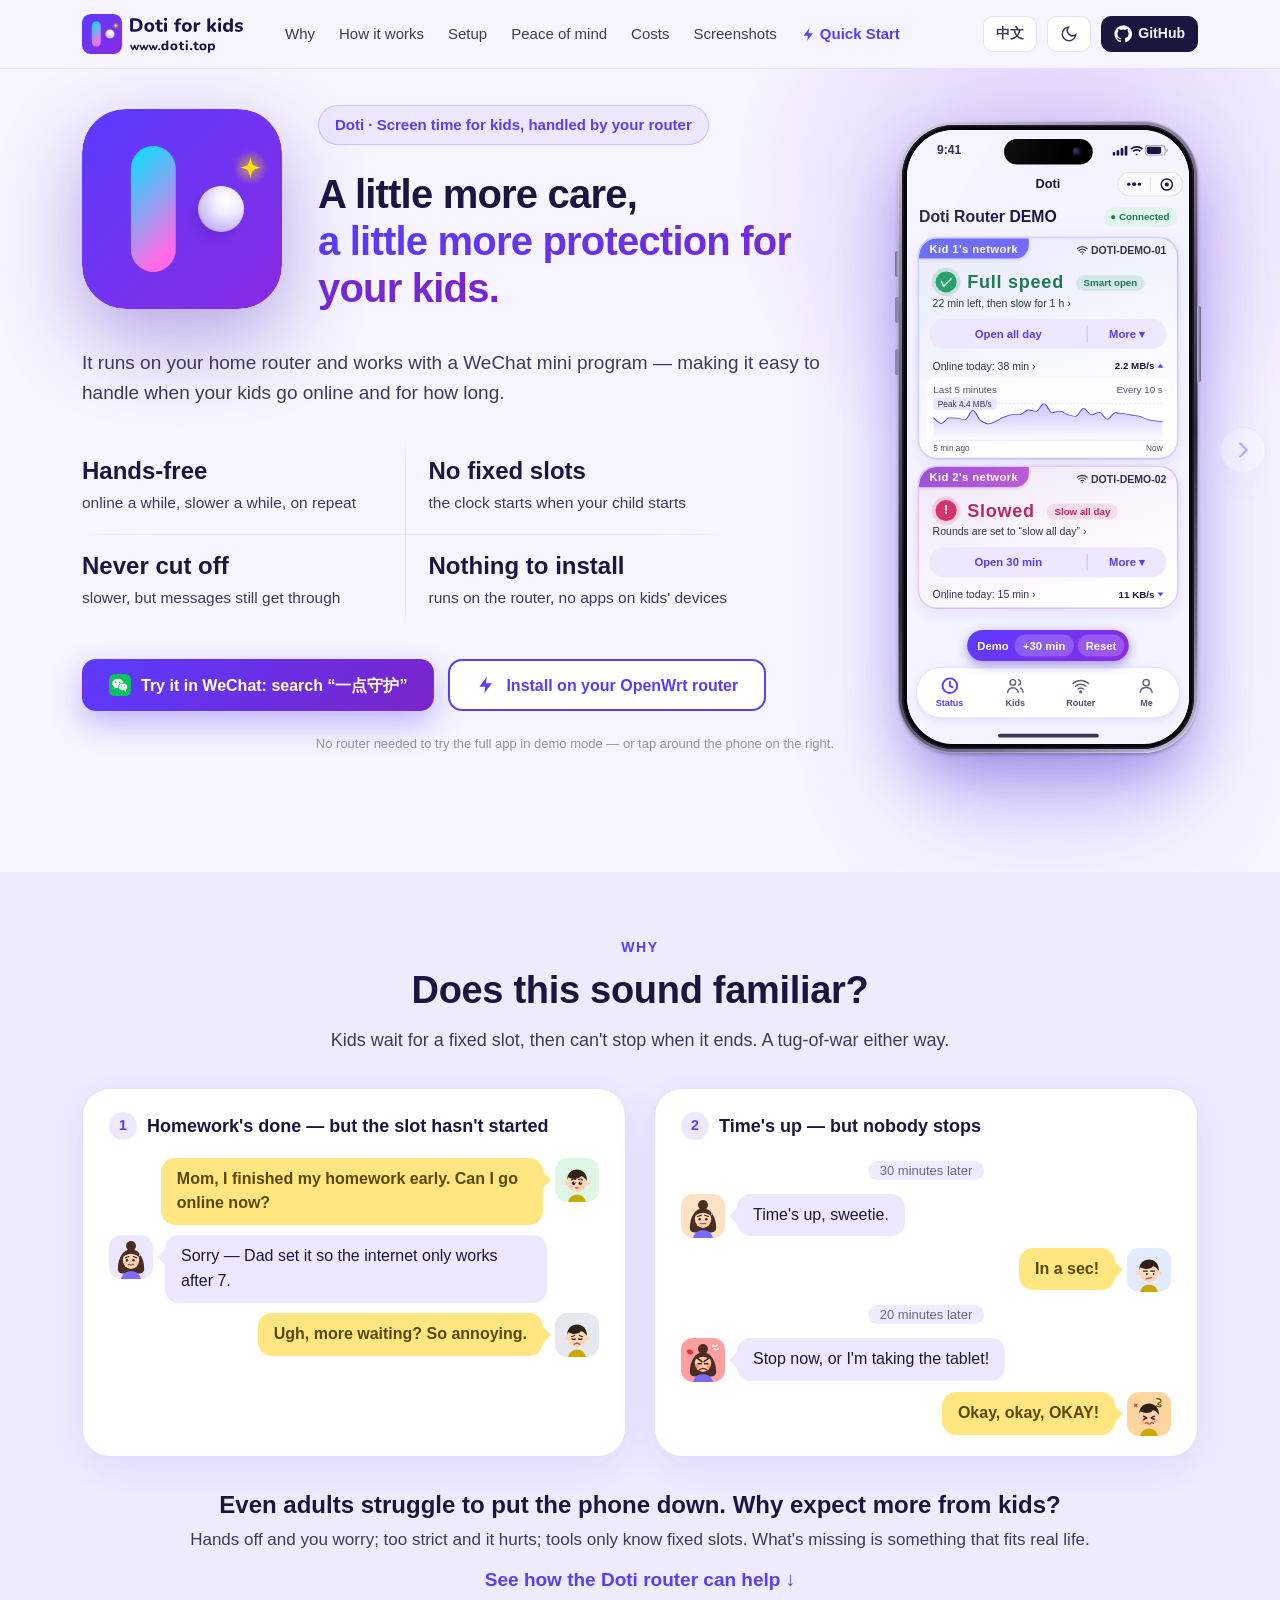
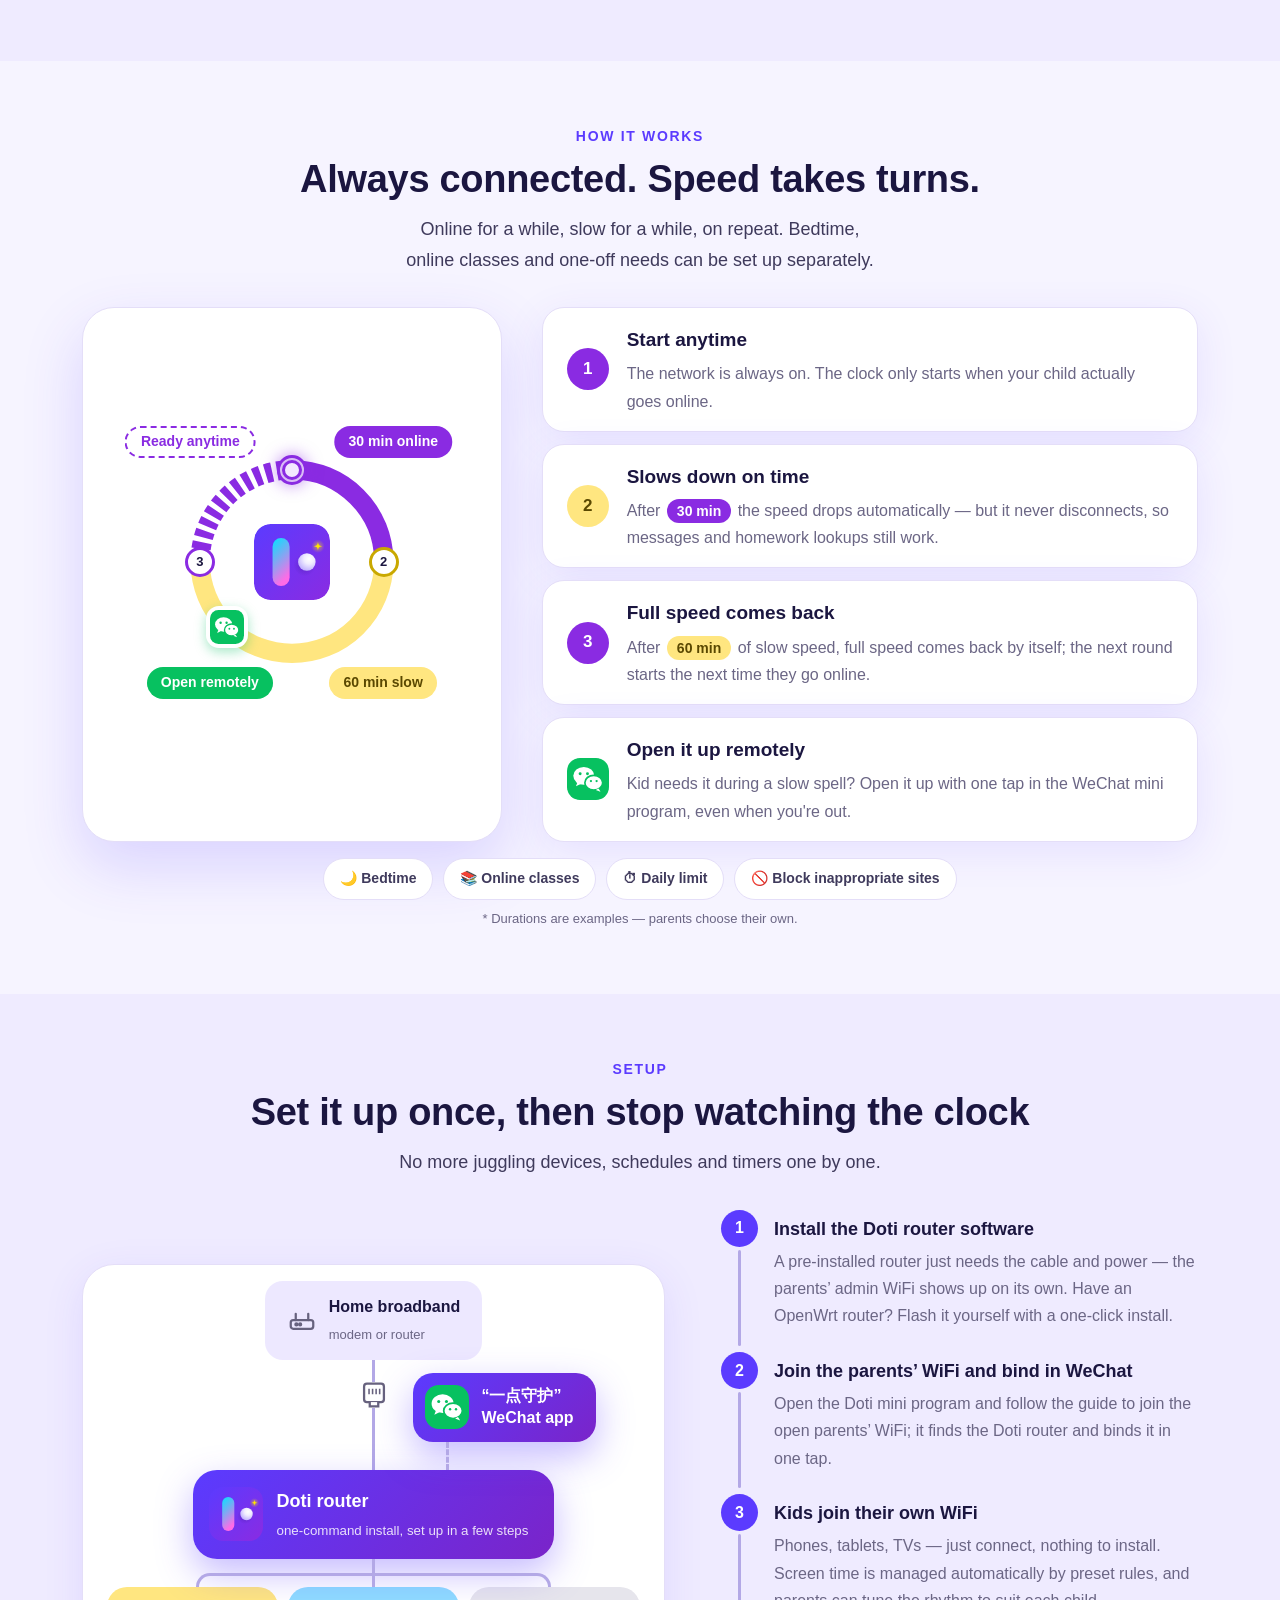
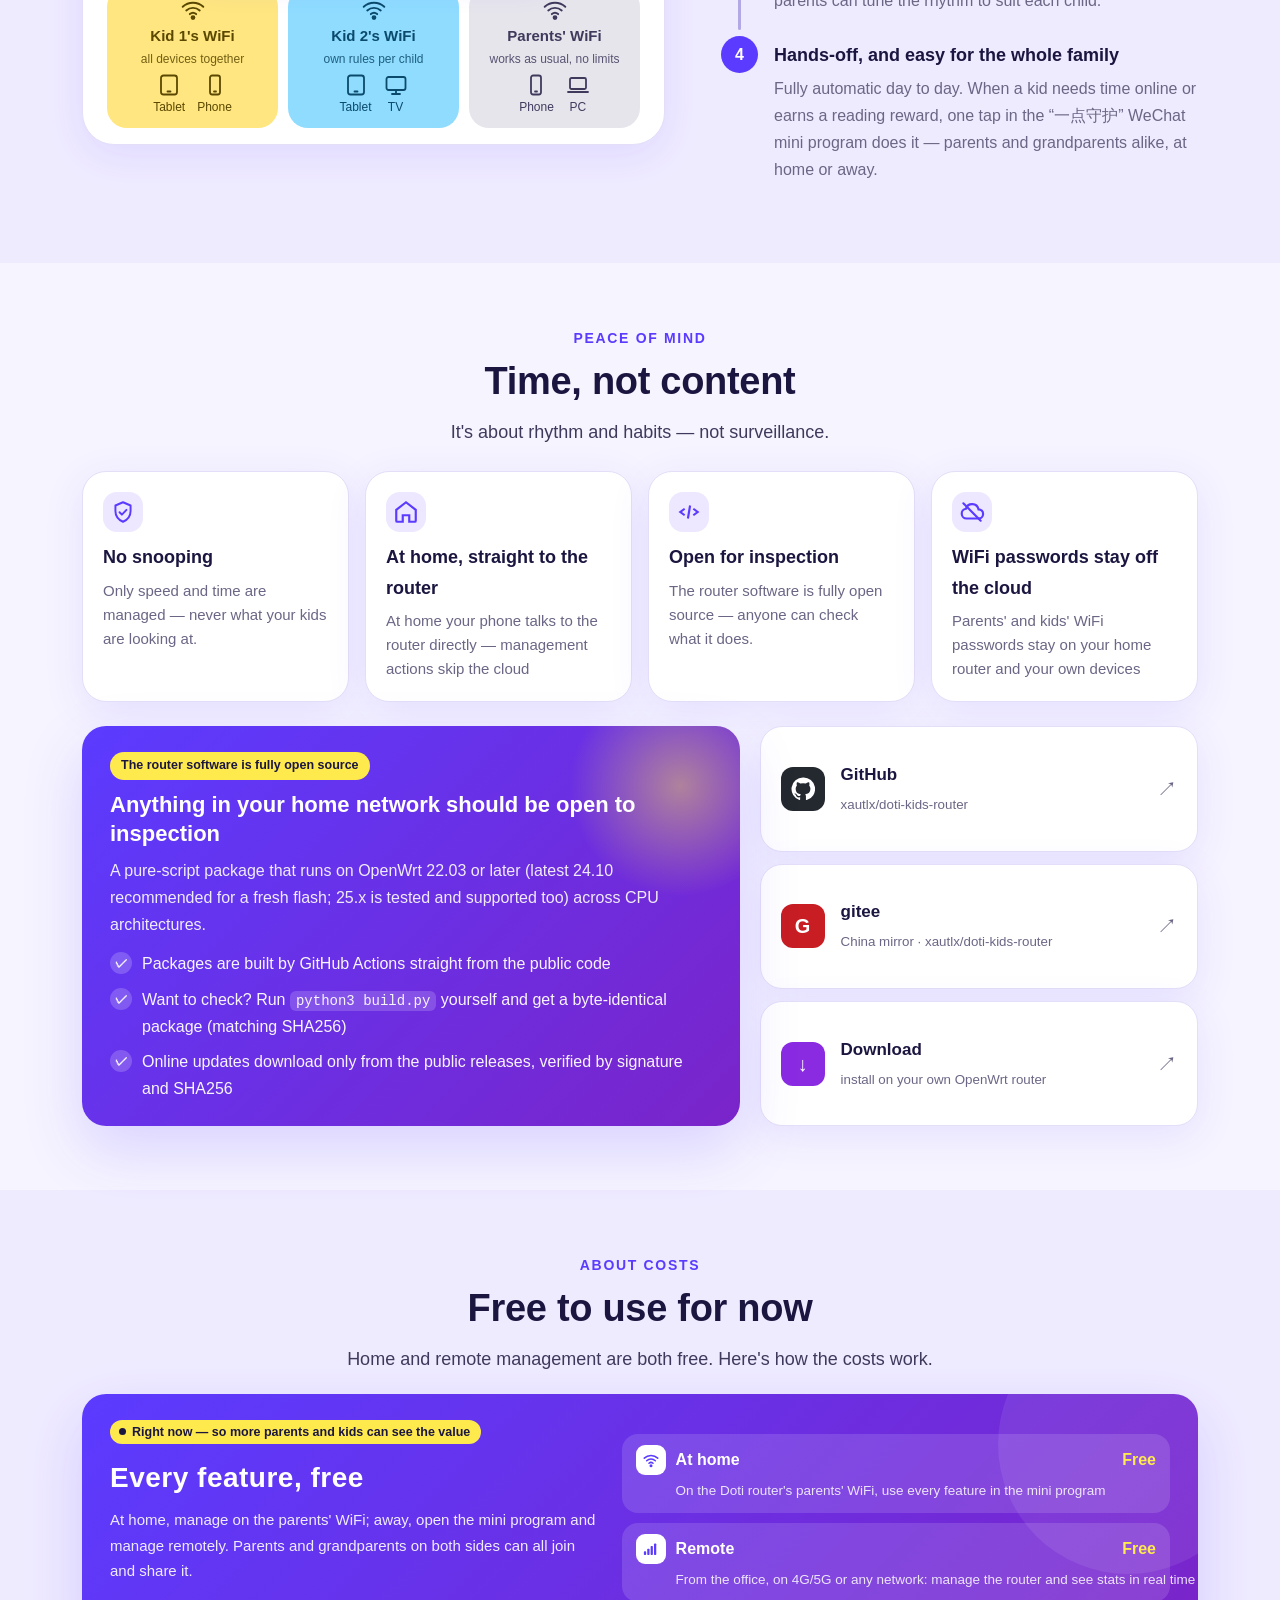
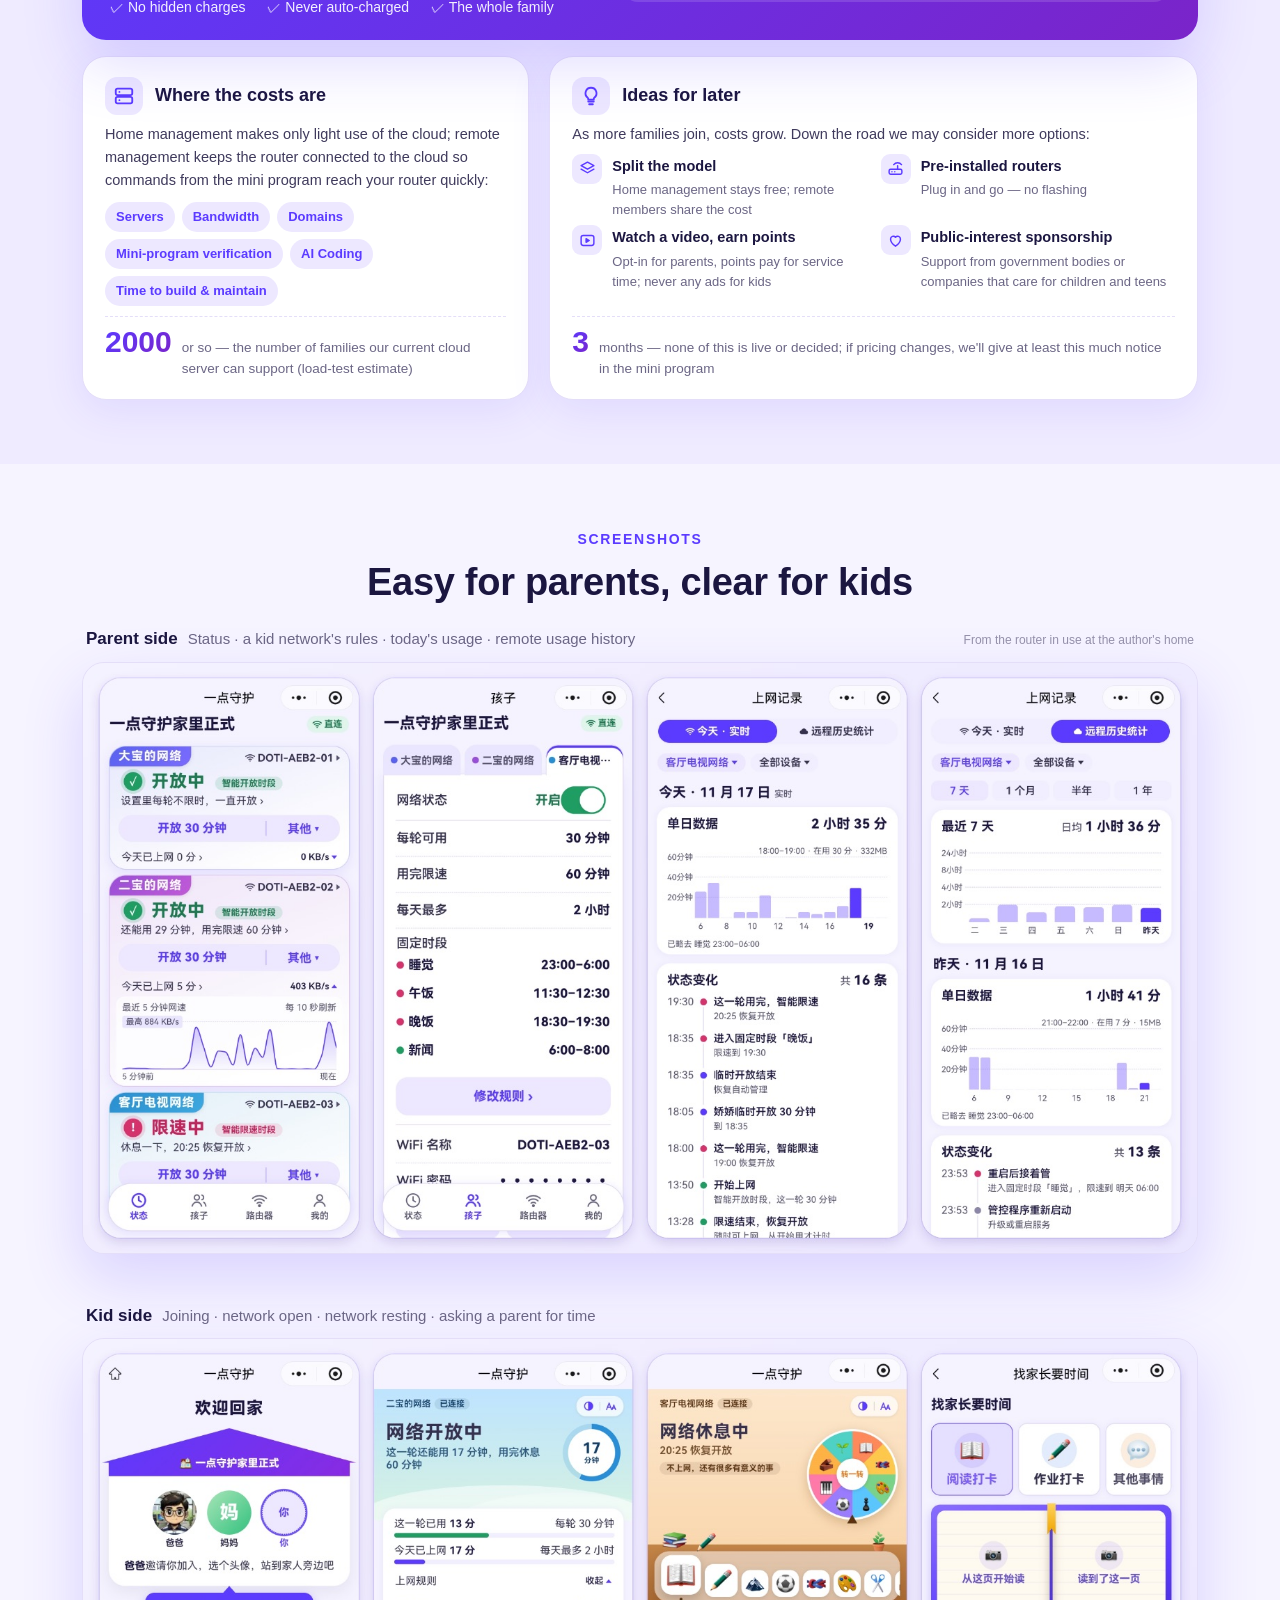
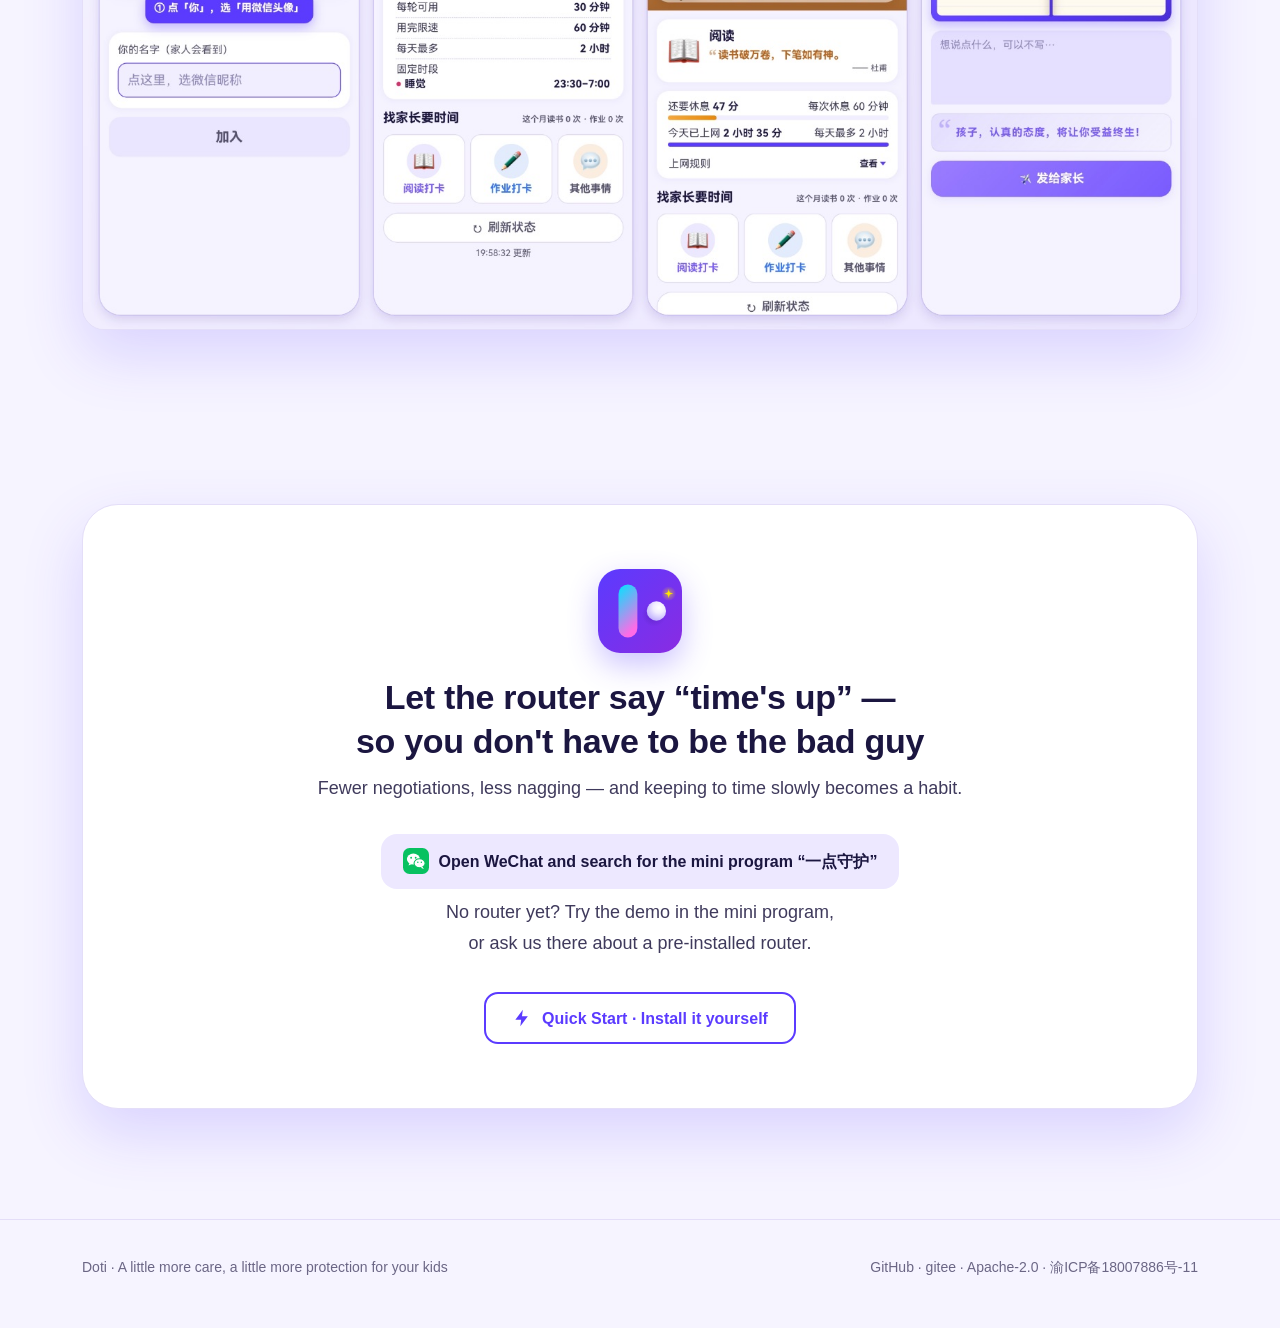
==== doti-kids-router/index.html @ e50b2e54 "更新项目主页" ====
<!doctype html>
<html lang="zh-CN" data-lang="zh">
<head>
<meta charset="utf-8">
<meta name="viewport" content="width=device-width, initial-scale=1">
<title>一点守护 · 孩子上网时间管理 | 到点只限速不断网的家长控制路由器</title>
<meta name="description" content="一点守护（Doti）是装在家里路由器上的孩子上网时间管理：孩子网络用一会儿、慢一会儿自动轮换，到点只限速不断网，家长在微信小程序里管理，孩子设备上什么都不用装。路由器程序开源，支持 OpenWrt 路由器。">
<meta name="keywords" content="一点守护,孩子上网时间管理,儿童上网管理,家长控制,家长控制路由器,限制孩子上网时间,防沉迷,屏幕时间,网络限速,孩子WiFi,OpenWrt,开源路由器,微信小程序,Doti,parental control,screen time,kids WiFi,router">
<meta name="author" content="一点守护">
<meta name="robots" content="index,follow">
<meta name="theme-color" content="#5b3bff">
<link rel="canonical" href="https://doti.top/">
<link rel="alternate" hreflang="zh-CN" href="https://doti.top/">
<link rel="alternate" hreflang="en" href="https://doti.top/?lang=en">
<link rel="alternate" hreflang="x-default" href="https://doti.top/">
<meta property="og:type" content="website">
<meta property="og:site_name" content="一点守护 Doti">
<meta property="og:title" content="一点守护 · 孩子上网时间管理">
<meta property="og:description" content="到点只限速不断网，家长不用催，孩子不嫌烦。路由器程序开源。">
<meta property="og:url" content="https://doti.top/">
<meta property="og:image" content="https://doti.top/assets/og.jpg">
<meta property="og:image:width" content="1200">
<meta property="og:image:height" content="630">
<meta property="og:locale" content="zh_CN">
<meta property="og:locale:alternate" content="en_US">
<meta name="twitter:card" content="summary_large_image">
<meta name="twitter:title" content="Doti · Screen time for kids, handled by your router">
<meta name="twitter:description" content="When time is up, the internet slows down instead of cutting off. Open-source router software for OpenWrt, managed from WeChat.">
<meta name="twitter:image" content="https://doti.top/assets/og.jpg">
<link rel="icon" href="assets/logo.svg" type="image/svg+xml">
<link rel="apple-touch-icon" href="assets/apple-touch-icon.png">
<script type="application/ld+json">
{
  "@context": "https://schema.org",
  "@type": "SoftwareApplication",
  "name": "一点守护",
  "alternateName": ["Doti", "一点守护·孩子上网时间管理"],
  "description": "装在家里路由器上的孩子上网时间管理：到点只限速不断网，家长在微信小程序里管理，孩子设备上什么都不用装。",
  "applicationCategory": "UtilitiesApplication",
  "operatingSystem": "OpenWrt 22.03+",
  "url": "https://doti.top/",
  "image": "https://doti.top/assets/og.jpg",
  "license": "https://www.gnu.org/licenses/gpl-3.0.html",
  "isAccessibleForFree": true,
  "offers": { "@type": "Offer", "price": "0", "priceCurrency": "CNY" },
  "sameAs": ["https://github.com/xautlx/doti-kids-router", "https://gitee.com/xautlx/doti-kids-router"]
}
</script>
<style>
:root{
  --bg:#f6f4ff;--bg2:#efebff;--card:#fff;--line:#e4def8;
  --t1:#1b1640;--t2:#3f3a5c;--t3:#6b6685;
  --brand:#5b3bff;--brand2:#8a2be2;--brand-soft:#ede8ff;
  --hero:linear-gradient(135deg,#5b3bff 0%,#7a24c9 100%);
  --lit:#8a2be2;--low:#ffe680;--on-low:#5a4800;--spark:#ffea4d;
  --k2:#8fdcff;--on-k2:#0b4a6b;--pw:#e6e5ec;
  --shadow:0 10px 40px rgba(91,59,255,.10);--shadow-lg:0 24px 60px rgba(91,59,255,.18);
  --wire:#b3a8e6;
}
@media (prefers-color-scheme:dark){:root:not([data-theme="light"]){
  --bg:#0f0c1f;--bg2:#151129;--card:#1c1836;--line:#2e2852;
  --t1:#ece9ff;--t2:#cbc5ea;--t3:#9f98c2;
  --brand:#8f7bff;--brand2:#a855f7;--brand-soft:rgba(106,76,255,.2);
  --k2:#8fdcff;--on-k2:#0b4a6b;--pw:#2a2645;
  --shadow:0 10px 40px rgba(0,0,0,.35);--shadow-lg:0 24px 60px rgba(0,0,0,.5);
  --wire:#4c4380;
}}
:root[data-theme="dark"]{
  --bg:#0f0c1f;--bg2:#151129;--card:#1c1836;--line:#2e2852;
  --t1:#ece9ff;--t2:#cbc5ea;--t3:#9f98c2;
  --brand:#8f7bff;--brand2:#a855f7;--brand-soft:rgba(106,76,255,.2);
  --k2:#8fdcff;--on-k2:#0b4a6b;--pw:#2a2645;
  --shadow:0 10px 40px rgba(0,0,0,.35);--shadow-lg:0 24px 60px rgba(0,0,0,.5);
  --wire:#4c4380;
}
*{box-sizing:border-box}
html{scroll-behavior:smooth;scroll-padding-top:80px}
/* 点菜单跳到各段：抵掉一部分段落上边距，标题不要离顶栏太远（用户 11-09） */
section[id]{scroll-margin-top:-50px}
body{margin:0;background:var(--bg);color:var(--t1);font:16px/1.7 -apple-system,BlinkMacSystemFont,"PingFang SC","Hiragino Sans GB","Microsoft YaHei","Segoe UI",Roboto,sans-serif;-webkit-font-smoothing:antialiased}
a{color:inherit;text-decoration:none}
img{display:block}
/* 中英：两种文字都写在页面里，按 html[data-lang] 显示一种 */
html[data-lang="zh"] [lang="en"],html[data-lang="en"] [lang="zh"]{display:none!important}
.wrap{max-width:1180px;margin:0 auto;padding:0 32px}
/* 顶栏 */
.nav{position:sticky;top:0;z-index:20;background:color-mix(in srgb,var(--bg) 82%,transparent);backdrop-filter:saturate(1.4) blur(14px);-webkit-backdrop-filter:saturate(1.4) blur(14px);border-bottom:1px solid var(--line)}
.nav .wrap{display:flex;align-items:center;gap:28px;height:68px}
.brand{display:flex;align-items:center;gap:10px;font-weight:800;font-size:19px}
.brand img{width:34px;height:34px;border-radius:9px}
.brand small{font-weight:600;font-size:13px;color:var(--t3)}
/* 英文版左上角（11-20）：图标 + Doti / www.doti.top 两行，和中文图文标志同样的排法 */
.links a,.tbtn{white-space:nowrap}
@media (max-width:1180px){.links{gap:14px;font-size:14px;margin-left:4px}}
@media (max-width:1100px){html[lang=en] .links a.nav-shots{display:none}}
.brand img.lk{width:auto;height:40px;border-radius:0}
.brand{min-width:163px}   /* 中英文图文 logo 同高，英文较窄：占同样宽度，切换语言时菜单不跳 */
.brand img.lk.d{display:none}
@media (prefers-color-scheme:dark){:root:not([data-theme="light"]) .brand img.lk.l{display:none}:root:not([data-theme="light"]) .brand img.lk.d{display:block}}
:root[data-theme="dark"] .brand img.lk.l{display:none}:root[data-theme="dark"] .brand img.lk.d{display:block}
.links{display:flex;gap:24px;margin-left:12px;font-size:15px;color:var(--t2)}
.links a:hover{color:var(--brand)}
/* 滚到哪一段，顶栏对应的菜单项文字下面出一条下划线 */
.links a{position:relative}
.links a::after{content:"";position:absolute;left:0;right:0;bottom:-7px;height:3px;border-radius:2px;background:var(--brand);transform:scaleX(0);transition:transform .25s}
.links a.on{color:var(--brand);font-weight:700}
.links a.on::after{transform:scaleX(1)}
.links a.qs{display:inline-flex;align-items:center;gap:4px;color:var(--brand);font-weight:700}
.links a.qs svg{width:15px;height:15px}
.tools{margin-left:auto;display:flex;align-items:center;gap:10px}
.tbtn{height:36px;min-width:36px;padding:0 12px;border-radius:10px;border:1px solid var(--line);background:var(--card);color:var(--t2);font:inherit;font-size:14px;font-weight:600;cursor:pointer;display:inline-flex;align-items:center;justify-content:center;gap:6px}
.tbtn:hover{border-color:var(--brand);color:var(--brand)}
.tbtn svg{width:18px;height:18px}
.gh{background:var(--t1);color:var(--bg);border-color:var(--t1)}
.gh:hover{color:var(--bg);opacity:.9}
/* 首屏 */
.hero{position:relative;overflow:hidden;padding:72px 0 84px}
.hero::before{content:"";position:absolute;inset:-30% -10% auto auto;width:720px;height:720px;border-radius:50%;background:radial-gradient(circle,rgba(138,43,226,.22),rgba(138,43,226,0) 62%);pointer-events:none}
.hero .wrap{position:relative}
.htop{display:grid;grid-template-columns:auto 1fr;gap:56px;align-items:center}
.tag{display:inline-block;padding:6px 16px;border-radius:999px;background:var(--spark);color:#1b1640;font-weight:700;font-size:15px}
h1{margin:22px 0 18px;font-size:54px;line-height:1.22;letter-spacing:-.5px;font-weight:850}
h1 em{font-style:normal;background:var(--hero);-webkit-background-clip:text;background-clip:text;color:transparent}
.lead{font-size:20px;color:var(--t2);margin:0}
.hrow{display:flex;align-items:center;justify-content:space-between;gap:32px;margin-top:40px}
.hrow .lead{flex:1}
.hrow .ctas{margin:0;flex:none}
.ctas{display:flex;flex-wrap:wrap;gap:14px;margin-top:34px}
.btn{height:52px;padding:0 26px;border-radius:14px;display:inline-flex;align-items:center;gap:10px;font-weight:700;font-size:16px;border:1px solid transparent;cursor:pointer}
.btn.p{background:var(--hero);color:#fff;box-shadow:0 12px 30px rgba(91,59,255,.35)}
.btn.p:hover{transform:translateY(-1px)}
.btn.g{background:var(--card);border-color:var(--line);color:var(--t1)}
.btn.g:hover{border-color:var(--brand);color:var(--brand)}
.btn.qs{background:var(--card);border:2px solid var(--brand);color:var(--brand)}
.btn.qs:hover{background:var(--brand-soft)}
.btn.qs svg{width:20px;height:20px}
.btn img{width:22px;height:22px}
.facts{display:grid;grid-template-columns:repeat(2,1fr);gap:22px 40px;margin-top:44px;padding-top:30px;border-top:1px solid var(--line);color:var(--t3);font-size:14px}
.facts b{display:block;font-size:22px;color:var(--t1)}
/* 时段时钟（和小程序介绍页同一个圆环、同一节奏：一圈 28 秒） */
.clockcard{background:var(--card);border-radius:32px;box-shadow:var(--shadow-lg);padding:30px 30px 26px;border:1px solid var(--line)}
.clock{position:relative;width:100%;max-width:420px;aspect-ratio:1;margin:0 auto}
.ring{position:absolute;inset:0;width:100%;height:100%}
.no{position:absolute;z-index:1;width:30px;height:30px;margin:-15px 0 0 -15px;border-radius:50%;border:3px solid var(--lit);background:var(--card);display:flex;align-items:center;justify-content:center;font-size:13px;font-weight:800}
.no.lo{border-color:#c9a800}
.n1{left:50%;top:21.67%}.n2{left:81.67%;top:53.33%}.n3{left:18.33%;top:53.33%}
.spin{position:absolute;z-index:2;inset:0;transform-origin:50% 53.333%;animation:spin 28s linear infinite}
.fly{position:absolute;left:50%;top:21.67%;width:20px;height:20px;margin:-10px 0 0 -10px;border-radius:50%;background:#f3e8ff;border:3px solid var(--lit);box-shadow:0 0 16px 5px rgba(138,43,226,.55)}
@keyframes spin{to{transform:rotate(360deg)}}
.pill{position:absolute;transform:translate(-50%,-50%);height:32px;padding:0 14px;border-radius:16px;display:flex;align-items:center;font-size:14px;font-weight:700;white-space:nowrap}
.pill.lit{background:var(--lit);color:#fff}.pill.low{background:var(--low);color:var(--on-low)}
.pill.any{border:2px dashed var(--lit);color:var(--lit);background:var(--card)}
.p-any{left:15%;top:12%}.p-surf{left:85%;top:12%}.p-lim{left:auto;right:0;top:95%;transform:translate(0,-50%)}
/* 远程临时开放：微信绿标签在左下，微信图标挂在圆环左下（225°）的位置上（和小程序介绍页一致） */
.pill.rmt{background:#07c160;color:#fff}.p-rmt{left:0;top:95%;transform:translate(0,-50%)}
.cwx{position:absolute;z-index:3;left:27.6%;top:75.7%;width:42px;height:42px;margin:-21px 0 0 -21px;padding:4px;border-radius:13px;background:var(--card);box-shadow:0 4px 12px rgba(7,193,96,.35)}
.cwx img{display:block;width:100%;height:100%}
.cm{position:absolute;left:37%;top:40.33%;width:26%;height:26%;border-radius:22%}
.state{position:relative;height:30px;margin-top:14px}
.state div{position:absolute;inset:0;text-align:center;font-weight:700;color:var(--lit);opacity:0}
.state .s2{color:#a88a00}.state .s4{color:#07a85a;animation:s4 28s linear infinite}
.state .s1{animation:s1 28s linear infinite}.state .s2{animation:s2 28s linear infinite}.state .s3{animation:s3 28s linear infinite}
@keyframes s1{0%,25%{opacity:1}25.6%,100%{opacity:0}}
@keyframes s2{0%,24.4%{opacity:0}25%,57%{opacity:1}57.6%,67.4%{opacity:0}68%,75%{opacity:1}75.6%,100%{opacity:0}}
@keyframes s4{0%,57%{opacity:0}57.6%,67.4%{opacity:1}68%,100%{opacity:0}}
@keyframes s3{0%,74.4%{opacity:0}75%,100%{opacity:1}}
/* 区块 */
section{padding:64px 0}
section.alt{background:var(--bg2)}
.kicker{color:var(--brand);font-weight:800;font-size:14px;letter-spacing:.12em;text-transform:uppercase}
h2{margin:6px 0 10px;font-size:38px;line-height:1.3;font-weight:850;letter-spacing:-.3px}
.sub{margin:0;color:var(--t2);font-size:18px;max-width:720px}
/* 折行时各行长短均匀，不留一个词孤零零在第二行（英文版句子长） */
h1,h2,.sub,.lead,.ending p,.ending .key{text-wrap:balance}
.center{text-align:center}.center .sub{margin:0 auto}
/* 痛点：两段对话 */
.chats{display:grid;grid-template-columns:1fr 1fr;gap:28px;margin-top:32px}
.chat{background:var(--card);border-radius:28px;padding:22px 26px 20px;box-shadow:var(--shadow);border:1px solid var(--line);display:flex;flex-direction:column;gap:10px}
.chat h3{margin:0 0 6px;font-size:18px;display:flex;align-items:center;gap:10px}
.chat h3 span{display:inline-flex;width:28px;height:28px;border-radius:50%;background:var(--brand-soft);color:var(--brand);align-items:center;justify-content:center;font-size:14px}
.msg{display:flex;align-items:flex-start;gap:12px}
.msg.kid{justify-content:flex-end}
.av{flex:none;width:44px;height:44px;border-radius:12px}
.bub{position:relative;max-width:78%;padding:9px 16px;border-radius:14px;background:var(--brand-soft);line-height:1.55}
.bub::before{content:"";position:absolute;top:14px;left:-8px;border:8px solid transparent;border-left:0;border-right-color:var(--brand-soft)}
.kid .bub{background:var(--low);color:var(--on-low);font-weight:700}
.kid .bub::before{left:auto;right:-8px;border:8px solid transparent;border-right:0;border-left-color:var(--low)}
.tm{text-align:center;font-size:13px;color:var(--t3);margin:2px 0}
.tm span{padding:2px 12px;border-radius:999px;background:var(--bg2)}
.ending{margin:28px auto 0;text-align:center}
/* 「安心」段里接着讲开源：和上面的卡片拉开距离 */
.osshead{margin-top:64px;scroll-margin-top:96px}
.ending>p,.ending>.key{max-width:960px;margin-left:auto;margin-right:auto}
.ending p{margin:0 auto;color:var(--t2);font-size:17px}
.ending .key{margin-top:18px;font-size:24px;font-weight:850;color:var(--t1)}
/* 痛点三张卡：把上面两幕提炼成「不管 / 强管 / 难管」 */
.pains{display:grid;grid-template-columns:repeat(3,1fr);gap:20px;margin:32px auto 8px;text-align:left}
.pain{background:var(--card);border:1px solid var(--line);border-radius:20px;padding:22px 24px;box-shadow:var(--shadow);position:relative;overflow:hidden}
.pain::before{content:"";position:absolute;left:0;top:0;bottom:0;width:5px;background:var(--pc)}
.pain.p1{--pc:#f0a020}.pain.p2{--pc:#d6336c}.pain.p3{--pc:var(--brand)}
.pain b{display:block;font-size:24px;font-weight:850;color:var(--pc)}
.pain em{display:block;font-style:normal;font-weight:700;color:var(--t1);margin-top:2px}
.ending .pain p{margin:10px 0 0;color:var(--t2);font-size:15px;line-height:1.7;text-wrap:pretty}
@media (max-width:760px){.pains{grid-template-columns:1fr}}
/* 承上启下：和小程序介绍页一样，接到「怎么工作」 */
.ending .go{display:inline-block;margin-top:10px;font-size:19px;font-weight:700;color:var(--brand)}
.ending .go:hover{text-decoration:underline;text-underline-offset:4px}
/* 怎么工作 */
.how{display:grid;grid-template-columns:.78fr 1.22fr;gap:40px;align-items:stretch;margin-top:32px}
.how .clockcard{display:flex;flex-direction:column;justify-content:center;padding:18px 24px}
.steps{height:100%;display:flex;flex-direction:column;gap:12px}
.how .step{flex:1;align-items:center}
.how .clock{max-width:290px}
.step{display:flex;gap:18px;padding:16px 24px;border-radius:22px;background:var(--card);border:1px solid var(--line);box-shadow:var(--shadow)}
.sn{flex:none;width:42px;height:42px;border-radius:50%;display:flex;align-items:center;justify-content:center;font-weight:850;font-size:17px}
.sn.swx{border-radius:13px;overflow:hidden}.sn.swx img{width:100%;height:100%}.sn.lit{background:var(--lit);color:#fff}.sn.low{background:var(--low);color:var(--on-low)}
.step h4{margin:0 0 4px;font-size:19px}
.step p{margin:0;color:var(--t3)}
.tg{display:inline-block;padding:0 10px;border-radius:999px;font-size:14px;font-weight:700;line-height:24px;margin:0 2px}
.tg.lit{background:var(--lit);color:#fff}.tg.low{background:var(--low);color:var(--on-low)}
.note{margin-top:8px;font-size:13px;color:var(--t3);text-align:center}
.extra{display:flex;flex-wrap:wrap;gap:10px;margin-top:16px;justify-content:center}
.chip{padding:8px 16px;border-radius:999px;background:var(--card);border:1px solid var(--line);font-size:14px;font-weight:600;color:var(--t2)}
/* 示意图：宽带 → 路由器 → 三个 WiFi */
.topo{margin-top:32px;display:grid;grid-template-columns:1.1fr .9fr;gap:56px;align-items:center}
.diagram{background:var(--card);border-radius:32px;padding:16px 24px;border:1px solid var(--line);box-shadow:var(--shadow);display:flex;flex-direction:column;align-items:center}
.node{display:flex;align-items:center;gap:12px;padding:12px 22px;border-radius:18px;background:var(--brand-soft)}
.node img{width:30px;height:30px}
.node b{font-size:16px}.node small{color:var(--t3);font-size:13px}
.vl{width:3px;height:22px;background:var(--wire)}
.rj{width:34px;height:26px}
.gear{position:relative;display:flex;align-items:center;gap:14px;padding:16px 26px 16px 16px;border-radius:24px;background:var(--hero);color:#fff;box-shadow:0 14px 36px rgba(91,59,255,.35)}
.gear img{width:54px;height:54px;border-radius:14px}
.gear b{display:block;font-size:18px}.gear small{opacity:.85}
.wx{position:absolute;z-index:2;left:calc(50% + 40px);bottom:calc(100% + 28px);display:flex;align-items:center;gap:12px;padding:12px 22px 12px 12px;border-radius:20px;background:var(--hero);color:#fff;font-size:16px;font-weight:700;line-height:1.4;white-space:nowrap;box-shadow:0 14px 36px rgba(91,59,255,.35)}
.wx img{width:44px;height:44px}
.wx::before{content:"";position:absolute;left:33px;top:100%;height:28px;border-left:3px dashed var(--wire)}
.vl.long{height:62px}
.fan{position:relative;width:100%;height:28px}
.fan i{position:absolute;background:var(--wire)}
.fan .a{left:50%;top:0;width:3px;height:14px;margin-left:-1.5px}
.fan .b{left:16.66%;right:16.66%;top:14px;height:14px;border:3px solid var(--wire);border-bottom:0;border-radius:14px 14px 0 0;background:none}
.fan .c{left:50%;top:14px;width:3px;height:14px;margin-left:-1.5px}
.kids{width:100%;display:grid;grid-template-columns:repeat(3,1fr);gap:10px}
.kidn{padding:10px 8px 10px;border-radius:20px;text-align:center;display:flex;flex-direction:column;align-items:center}
.kidn.k1{background:var(--low);color:var(--on-low)}.kidn.k2{background:var(--k2);color:var(--on-k2)}.kidn.p{background:var(--pw);color:var(--t2)}
.kidn .wf{width:26px;height:26px}
.kidn b{font-size:15px}.kidn small{font-size:12px;opacity:.85}
.devs{display:flex;gap:12px;margin-top:4px;font-size:12px}
.devs span{display:flex;flex-direction:column;align-items:center}
.devs i{font-style:normal}
/* 首屏左上：一点 logo（星芒不加呼吸光晕，11-11 用户定） */
.heroart{position:relative;width:240px;height:240px}
.heroart img{width:100%;height:100%;border-radius:22%;box-shadow:0 30px 80px rgba(60,20,180,.35)}
@media (max-width:960px){.heroart{width:160px;height:160px}}
.devs img{width:24px;height:24px}
.tl{display:flex;flex-direction:column;gap:6px}
.tli{position:relative;display:flex;gap:16px;padding-bottom:16px}
.tli::after{content:"";position:absolute;left:17px;top:40px;bottom:0;width:3px;border-radius:2px;background:var(--wire)}
.tli:last-child::after{display:none}
.tln{flex:none;position:relative;z-index:1;width:37px;height:37px;border-radius:50%;background:var(--brand);color:#fff;display:flex;align-items:center;justify-content:center;font-weight:800}
.tli h4{margin:4px 0 4px;font-size:18px}.tli p{margin:0;color:var(--t3)}
/* 安心 */
.cards{display:grid;grid-template-columns:repeat(4,1fr);gap:20px;margin-top:32px}
/* 关于费用（一句话，hld ADR-54）：放在「使用安心」四张卡片下面 */
.feel{margin:6px 0;padding-left:20px}.feel li{margin:2px 0}
.fee{display:flex;gap:14px;align-items:flex-start;max-width:860px;margin:24px auto 0;padding:18px 22px;border-radius:18px;background:var(--card);border:1px solid var(--line);color:var(--t2);font-size:15.5px;line-height:1.7}
.fee b{color:var(--t1)}
.fee .ic{flex:none;font-style:normal;font-size:20px;line-height:1.4}
.card{background:var(--card);border-radius:24px;padding:26px 24px;border:1px solid var(--line);box-shadow:var(--shadow)}
.card .ic{width:46px;height:46px;border-radius:14px;background:var(--brand-soft);display:flex;align-items:center;justify-content:center;margin-bottom:14px}
.card .ic img,.card .ic svg{width:26px;height:26px}
.card h4{margin:0 0 6px;font-size:18px}.card p{margin:0;color:var(--t3);font-size:15px}
/* 开源 */
.oss{margin-top:24px;display:grid;grid-template-columns:1.2fr .8fr;gap:20px;align-items:stretch;scroll-margin-top:96px}
.oss-k{display:inline-flex;font-size:12.5px;font-weight:800;padding:3px 11px;border-radius:999px;background:var(--spark);color:#1b1640;position:relative;z-index:1}
.osscard .oss-s{margin:0 0 4px;font-weight:700;font-size:16px;opacity:.95}
#trust .cards{margin-top:24px;gap:16px}
#trust .card{padding:20px 20px}
#trust .card .ic{width:40px;height:40px;margin-bottom:10px}
#trust .card h4{margin:0 0 6px}
#trust .card p{margin:0;line-height:1.6}
.osscard{border-radius:24px;padding:24px 28px;background:var(--hero);color:#fff;box-shadow:var(--shadow-lg);position:relative;overflow:hidden}
.osscard::after{content:"";position:absolute;right:-60px;top:-60px;width:240px;height:240px;border-radius:50%;background:radial-gradient(circle,rgba(255,234,77,.45),rgba(255,234,77,0) 65%)}
.osscard h3{margin:10px 0 8px;font-size:22px;line-height:1.35;position:relative;z-index:1}
.osscard ul{margin:12px 0 0;padding:0;list-style:none;display:flex;flex-direction:column;gap:8px}
.osscard li{display:flex;gap:10px;align-items:flex-start;opacity:.95}
.osscard li::before{content:"✓";flex:none;width:22px;height:22px;border-radius:50%;background:rgba(255,255,255,.2);display:flex;align-items:center;justify-content:center;font-size:13px;font-weight:800;margin-top:2px}
.repos{display:flex;flex-direction:column;gap:12px}
.repo{flex:1;display:flex;align-items:center;gap:16px;padding:14px 20px;border-radius:22px;background:var(--card);border:1px solid var(--line);box-shadow:var(--shadow)}
.repo:hover{border-color:var(--brand)}
.repo .rl{width:44px;height:44px;border-radius:12px;display:flex;align-items:center;justify-content:center;color:#fff;font-weight:900;font-size:20px}
.repo .rl.gh{background:#24292f}
@media (prefers-color-scheme:dark){:root:not([data-theme="light"]) .repo .rl.gh{background:#e6edf3;color:#1c1836}}
:root[data-theme="dark"] .repo .rl.gh{background:#e6edf3;color:#1c1836}
.repo b{display:block;font-size:17px}.repo small{color:var(--t3)}
.repo .go{margin-left:auto;color:var(--t3);font-size:20px}
code{font:14px/1.5 ui-monospace,SFMono-Regular,Menlo,monospace;padding:2px 6px;border-radius:6px;background:rgba(255,255,255,.18)}
/* 结尾 */
.outro{padding:110px 0}
.outro .box{border-radius:36px;padding:64px 48px;text-align:center;background:var(--card);border:1px solid var(--line);box-shadow:var(--shadow-lg)}
.outro img.m{width:84px;height:84px;margin:0 auto 22px;border-radius:22px;box-shadow:0 12px 30px rgba(91,59,255,.3)}
.outro h2{font-size:34px}
.outro .ctas{justify-content:center}
.search{display:inline-flex;align-items:center;gap:10px;margin-top:30px;padding:14px 22px;border-radius:16px;background:var(--brand-soft);font-weight:700}
.search img{width:26px;height:26px;flex:none}
.nw{display:inline-block}
footer{padding:36px 0 48px;color:var(--t3);font-size:14px;border-top:1px solid var(--line)}
footer .wrap{display:flex;flex-wrap:wrap;gap:16px;justify-content:space-between}
footer a:hover{color:var(--brand)}
/* 首屏右侧手机演示（px ≈ 小程序 rpx × 0.42） */
/* 首屏一屏放下（1440×900 的笔记本也能整体看到）：上下留白收小 */
@media (min-width:1081px){.hero:has(.hgrid){padding:36px 0 104px}}
/* 左栏按内容高度，和右侧手机上下居中对齐 */
.hgrid{display:grid;grid-template-columns:1fr 300px;gap:64px;align-items:center}
.hmain{display:flex;flex-direction:column}
.hgrid .htop{grid-template-columns:auto 1fr;gap:36px}
.hgrid .heroart{width:200px;height:200px}
.hgrid h1{font-size:52px;line-height:1.3;margin:26px 0 0}
.hgrid .lead{font-size:21px;line-height:1.9}
.hgrid .hrow{flex-direction:column;align-items:flex-start;gap:30px;margin-top:36px}
.hgrid .facts{margin-top:26px;padding-top:0;border-top:0;gap:14px 40px;font-size:14px}   /* 11-09 四个卖点替换首屏那段说明，放在按钮上面 */
.hgrid .facts b{font-size:19px;margin-bottom:2px}
.dwrap{position:relative;display:flex;flex-direction:column;align-items:center}
/* 「请微信搜索…完整体验 ›」：在四个卖点下面 */
.dcap{align-self:flex-end;margin-top:22px;font-size:13px;color:var(--t3);opacity:.7}
.dcap:hover{opacity:1}
.dcap:hover{color:var(--brand)}
.dphone{
  width:300px;height:632px;padding:4px;border-radius:56px;position:relative;background:linear-gradient(150deg,#d9d4ea 0%,#8d86a6 18%,#4a4462 45%,#2c283e 60%,#77708f 85%,#c8c2dc 100%);box-shadow:inset 0 0 0 1px rgba(255,255,255,.35),0 2px 3px rgba(20,10,60,.25),0 30px 60px -10px rgba(60,20,180,.35),0 60px 120px -20px rgba(91,59,255,.30)}
.dphone::before,.dphone::after{content:"";position:absolute;width:4px;border-radius:2px;background:linear-gradient(90deg,#6c6688,#b9b3cf)}
.dphone::before{left:-3px;top:130px;height:26px;box-shadow:0 46px 0 0 #8d86a6,0 98px 0 0 #8d86a6}
.dphone::after{right:-3px;top:185px;height:76px;background:linear-gradient(270deg,#6c6688,#b9b3cf)}
.dphone .bz{height:100%;padding:5px;border-radius:52px;background:#07060d;box-shadow:inset 0 0 0 1.5px #1e1b2c}
/* 屏幕里按小程序 375 宽排版（样式是小程序真实的 wxss，assets/demo-ui.css 由 scripts/build-site-demo.py 生成），整体缩放到屏幕大小；--z 由 demo-phone.js 量出来 */
.dphone .scr{position:relative;height:100%;border-radius:47px;overflow:hidden;background:#f5f3ff}
html.dk .dphone .scr{background:#120f24}
.dphone .dui{position:absolute;left:0;top:0;width:375px;height:calc(100% / var(--z,.752));transform:scale(var(--z,.752));transform-origin:0 0;overflow:hidden;line-height:normal;font-size:16px;-webkit-tap-highlight-color:transparent}
.dui [data-a]{cursor:pointer}
.dui img{display:block}
.dui .wxt{white-space:pre-line}
html.dk .dui .thl,html:not(.dk) .dui .thd{display:none!important}
.dui .d-sbar{position:relative;height:50px;display:flex;align-items:center;justify-content:space-between;padding:4px 30px 0 40px;font-size:16px;font-weight:700;color:var(--t1)}
.dui .d-sbar .si{display:flex;align-items:center;gap:6px}.dui .d-sbar .si svg{display:block;fill:currentColor;transform:scale(1.2)}
.dui .island{position:absolute;top:12px;left:50%;width:118px;height:34px;margin-left:-59px;border-radius:18px;background:#000;z-index:6}
.dui .island::after{content:"";position:absolute;right:15px;top:11px;width:12px;height:12px;border-radius:50%;background:radial-gradient(circle at 35% 35%,#3b3f6b,#0b0c18 60%)}
.dui .d-nav{height:44px;display:flex;align-items:center;justify-content:center;font-size:17px;font-weight:600;position:relative;color:var(--t1)}
.dui .d-cap{position:absolute;right:8px;top:6px;width:87px;height:32px;border-radius:16px;border:1px solid rgba(0,0,0,.12);background:rgba(255,255,255,.6);display:flex;align-items:center;color:var(--t1)}
html.dk .dui .d-cap{border-color:rgba(255,255,255,.15);background:rgba(255,255,255,.08)}
.dui .d-cap span{flex:1;display:flex;justify-content:center}.dui .d-cap span+span{border-left:1px solid rgba(127,127,127,.3)}
.dui .d-pg{position:absolute;left:0;right:0;top:94px;bottom:0;overflow-y:auto;overscroll-behavior:contain;scrollbar-width:none}
.dui .d-pg::-webkit-scrollbar{display:none}
.dui .d-home{position:absolute;left:50%;bottom:8px;width:134px;height:5px;margin-left:-67px;border-radius:3px;background:var(--t1);opacity:.85;z-index:60;pointer-events:none}
/* 首屏手机屏幕比真手机矮：间距和网速图收一点，两张卡和演示胶囊不重叠 */
.dphone .dui .m-wrap{padding-top:2px;gap:8px}
.dphone .dui .m-cards{gap:8px}
.dphone .dui .m-tchart{height:50px;margin-top:10px}
.dphone .dui .m-top{margin-top:8px}
.dphone .dui .m-tb-bar{padding-bottom:34px}
.dui .d-fab{position:absolute;left:0;right:0;bottom:110px;display:flex;justify-content:center;z-index:55}
.dui .d-fab .m-fab-mv{position:relative}
/* 演示操作的提示落在胶囊按钮下方（盖在底栏上，几秒后自动消失） */
/* 演示操作的提示：灰色对话气泡，尖角朝上指着胶囊按钮，弹出时从尖角处放大 */
.dphone .dui .m-fab-msg{bottom:auto;top:100%;margin-top:14px;width:290px;padding:12px 16px;border-radius:20px;background:#ecebf1;color:#2a2540;font-size:15px;line-height:1.55;
  border:0;box-shadow:0 8px 24px rgba(30,20,80,.18);opacity:0;transform:translate(-50%,0) scale(.6);transform-origin:50% -10px;transition:opacity .2s,transform .3s cubic-bezier(.3,1.5,.6,1);pointer-events:none}
.dphone .dui .m-fab-msg::before{content:"";position:absolute;left:50%;top:-9px;width:16px;height:16px;margin-left:-8px;background:inherit;border-radius:4px 0 0 0;transform:rotate(45deg)}
html.dk .dphone .dui .m-fab-msg{background:#3a3552;color:#efedf8;box-shadow:0 8px 24px rgba(0,0,0,.4)}
.dphone .dui .m-fab-msg.on{opacity:1;transform:translate(-50%,0) scale(1)}
.dphone.hint .dui .m-fab-b[data-a="ff"]{animation:dpulse 1.6s ease-in-out infinite}
@keyframes dpulse{50%{background:rgba(255,255,255,.45)}}
.dui .m-mask,.dui .m-sheet{transition:.25s}
.dphone.sheet .dui .m-tb-bar{display:none}
.dphone:not(.sheet) .dui .m-mask{opacity:0;pointer-events:none}
.dphone:not(.sheet) .dui .m-sheet{transform:translateY(105%);box-shadow:none}
/* 屏幕玻璃的一道斜向反光 */
.dphone .scr::after{content:"";position:absolute;inset:0;border-radius:inherit;pointer-events:none;z-index:70;background:linear-gradient(118deg,rgba(255,255,255,.16) 0%,rgba(255,255,255,0) 28%)}
/* 英文版：单词比汉字长，主副标题小一档，免得折成五行 */
html[data-lang="en"] .hgrid h1{font-size:40px;line-height:1.18;letter-spacing:-.8px}
html[data-lang="en"] .hgrid .facts b{font-size:19px;white-space:nowrap}
@media (max-width:1200px){.hgrid h1{font-size:44px}.hgrid .heroart{width:170px;height:170px}}
@media (max-width:1080px){.hgrid{grid-template-columns:1fr;gap:40px}.dwrap{order:2}}
@media (max-width:960px){.hgrid h1{font-size:40px}}
@media (max-width:560px){.hgrid .htop{grid-template-columns:1fr;gap:20px}.hgrid .heroart{width:110px;height:110px}.hgrid h1{font-size:32px}.dphone{width:290px;height:630px}}
/* 小屏 */
@media (max-width:960px){
  .links{display:none}
  .how,.topo,.oss{grid-template-columns:1fr}
  .htop{gap:32px}
  .facts{grid-template-columns:1fr 1fr}
  .chats{grid-template-columns:1fr}
  .cards{grid-template-columns:1fr 1fr}
  h1{font-size:40px}
}
@media (max-width:560px){
  .wrap{padding:0 16px}
  .brand small{display:none}
  .tools .gh{display:none}
  h1{font-size:32px}h2{font-size:28px}
  section{padding:64px 0}section[id]{scroll-margin-top:-50px}
  .cards{grid-template-columns:1fr}
  .htop{grid-template-columns:1fr;gap:20px}
  .heroart{width:120px;height:120px}
  .hrow{flex-direction:column;align-items:flex-start;gap:24px}
  .facts{gap:18px}
  .outro .box{padding:40px 20px}
  .outro h2{font-size:24px}
  .search{padding:12px 16px;font-size:14px}
  .kidn b{font-size:14px}
  .pill{font-size:12px;height:26px;padding:0 10px}
  .wx{left:calc(50% + 12px);font-size:13px;padding:8px 14px 8px 8px;gap:8px;border-radius:16px}
  .wx img{width:32px;height:32px}
  .wx::before{left:23px}
}
@media (prefers-reduced-motion:reduce){.spin,.state div{animation:none}.state .s1{opacity:1}}

/* 首屏（11-09 定稿 B + 浅紫标签 + 定位句 + 十字线）：定位句在 logo 行下面通栏，四个卖点 2×2 带渐变圆形图标，中间十字分隔线 */
.hgrid .pos{margin:0;font-size:19px;line-height:1.6;color:var(--t2)}
.hgrid .facts2{margin-top:22px;padding-top:22px;border-top:1px solid var(--line)}
.facts2 b{display:block;color:var(--t1)}.facts2 span{display:block;color:var(--t2)}

.vb{display:grid;grid-template-columns:1fr 1fr;gap:22px 36px}
.vb .fx{display:flex;gap:14px;align-items:flex-start}
.vb .fi{flex:none;width:42px;height:42px;border-radius:50%;background:var(--hero);color:#fff;display:flex;align-items:center;justify-content:center;box-shadow:0 8px 20px rgba(91,59,255,.3)}
.vb .fi svg{width:22px;height:22px}
.vb b{font-size:24px;font-weight:850;line-height:1.2}.vb span{font-size:15.5px;margin-top:4px}
.tag{background:var(--brand-soft);color:var(--brand);border:1px solid color-mix(in srgb,var(--brand) 22%,transparent)}
.vb{position:relative;gap:0}
.vb .fx{padding:18px 16px 18px 24px}.vb .fx:nth-child(even){padding-right:0}
.vb .fx:nth-child(odd){padding-left:0}
.vb::before{content:"";position:absolute;left:50%;top:0;bottom:0;width:1px;background:linear-gradient(transparent,var(--line) 18%,var(--line) 82%,transparent)}
.vb::after{content:"";position:absolute;top:50%;left:0;right:0;height:1px;background:linear-gradient(90deg,transparent,var(--line) 12%,var(--line) 88%,transparent)}
.hgrid .facts2{border-top:0;padding-top:0;margin-top:0}

@media (max-width:640px){.vb{grid-template-columns:1fr}.vb::before,.vb::after{display:none}.vb .fx,.vb .fx:nth-child(odd),.vb .fx:nth-child(even){padding:12px 0}.vb .fx+.fx{border-top:1px solid var(--line)}.hgrid .pos{font-size:17px}}

.feehead{margin-top:56px;scroll-margin-top:96px}
/* 关于费用（11-18）：上面一张紫色「现在免费」卡，下面两张说明卡（成本在哪 / 以后的打算，3 个月的通知放在后者底部），手机上竖排 */
.fz{margin-top:20px}
.fz-hd{display:flex;align-items:center;gap:12px;margin-bottom:8px}.fz-hd .ic{margin:0!important;width:38px!important;height:38px!important;border-radius:12px!important}.fz-hd .ic svg{width:22px;height:22px}.fz-hd h4{margin:0!important}
.fz-c.card{padding:20px 22px}
.fz-free{position:relative;overflow:hidden;padding:22px 28px 20px;border-radius:24px;background:var(--hero);color:#fff;box-shadow:var(--shadow-lg)}
.fz-free::after{content:"";position:absolute;right:-60px;top:-80px;width:260px;height:260px;border-radius:50%;background:rgba(255,255,255,.08)}
.fz-tag{display:inline-flex;align-items:center;line-height:1.45;gap:6px;font-size:12.5px;font-weight:800;padding:3px 11px 3px 9px;border-radius:999px;background:var(--spark);color:#1b1640}
.fz-tag::before{content:"";width:7px;height:7px;border-radius:50%;background:#1b1640}
.fz-big{margin:10px 0 6px;font-size:28px;font-weight:850;letter-spacing:.5px}
.fz-free{display:grid;grid-template-columns:minmax(0,1fr) minmax(0,1.12fr);gap:22px;align-items:center}
.fz-l,.fz-two{position:relative;z-index:1}
.fz-two{display:flex;flex-direction:column;gap:10px}
.fz-two>div{padding:11px 14px;border-radius:16px;background:rgba(255,255,255,.13)}
.fz-h{display:flex;align-items:center;gap:10px}
.fz-two i{flex:none;width:30px;height:30px;border-radius:9px;background:#fff;color:#5b3bff;display:flex;align-items:center;justify-content:center}
.fz-two i svg{width:18px;height:18px}
.fz-two b{font-size:16px}.fz-two em{margin-left:auto;font-style:normal;font-weight:800;color:var(--spark)}
.fz-two p{white-space:nowrap;margin:6px 0 0 40px;font-size:13.5px;line-height:1.55;opacity:.85}
.fz-sub{margin:0 0 4px;max-width:none;font-size:15px;line-height:1.7;opacity:.9}
.fz-ok{display:flex;flex-wrap:wrap;gap:8px 22px;margin-top:12px;font-size:14px;opacity:.92}
.fz-cards{display:grid;grid-template-columns:minmax(0,1fr) minmax(0,1.45fr);gap:20px;margin-top:16px}
.fz-c{display:flex;flex-direction:column;padding-bottom:14px}
.fz-chips,.fz-li{margin-bottom:10px!important}
.fz-c h4{margin:0 0 8px;font-size:18px;color:var(--t1)}
.fz-c p{margin:0;font-size:14.5px;line-height:1.6;color:var(--t2)}
.fz-c .ic svg{color:var(--brand)}
.fz-chips{display:flex;flex-wrap:wrap;gap:7px;margin-top:10px}
.fz-chips>span{font-size:13px;padding:4px 11px;border-radius:999px;background:var(--brand-soft);color:var(--brand);font-weight:600}
.fz-stat{display:flex;align-items:baseline;gap:10px;margin-top:auto!important;box-sizing:border-box;padding-top:10px;border-top:1px dashed var(--line)}
.fz-stat b{font-size:30px;line-height:1;font-weight:850;background:var(--hero);-webkit-background-clip:text;background-clip:text;color:transparent}
.fz-stat>span{font-size:13.5px;line-height:1.5;color:var(--t3)}
.fz-c h4+.fz-stat{margin-top:6px;padding-top:0;border-top:0}
.fz-li{list-style:none;margin:8px 0 0;padding:0;display:grid;grid-template-columns:repeat(2,minmax(0,1fr));gap:6px 14px}
.fz-li li{display:flex;gap:10px;align-items:flex-start}
.fz-li i{flex:none;width:30px;height:30px;border-radius:9px;background:var(--brand-soft);color:var(--brand);display:flex;align-items:center;justify-content:center}
.fz-li i svg{width:17px;height:17px}
.fz-li b{display:block;font-size:14.5px;color:var(--t1)}.fz-li small{display:block;font-size:13px;line-height:1.5;color:var(--t3);margin-top:2px}
.fz-note{margin-top:12px!important;font-size:13px!important;color:var(--t3)!important}
.fz-ck{list-style:none;margin:16px 0 0;padding:0;display:flex;flex-direction:column;gap:10px;font-size:14.5px;color:var(--t2)}
.fz-ck li{position:relative;padding-left:26px}
.fz-ck li::before{content:"✓";position:absolute;left:0;top:0;width:18px;height:18px;border-radius:50%;background:var(--brand-soft);color:var(--brand);font-size:12px;font-weight:800;display:flex;align-items:center;justify-content:center}
@media (max-width:900px){.fz-cards{grid-template-columns:1fr}}
@media (max-width:480px){.fz-li{grid-template-columns:1fr}}
@media (max-width:1080px){.fz-two p{white-space:normal}}
@media (max-width:820px){.fz-free{grid-template-columns:1fr;gap:18px}}
@media (max-width:560px){.fz-free{padding:22px 20px 20px}.fz-big{font-size:23px}.fz-two p{margin-left:0}}
/* 费用（11-09 重做）：先用一年全部功能 → 分叉成两条路（继续远程管理 / 只在家管理）→ 底部几条保证 */
.fee{display:block;max-width:none;margin:22px 0 0;padding:26px 28px 22px;border-radius:24px;background:var(--card);border:1px solid var(--line);box-shadow:var(--shadow);color:var(--t2)}
.fhd{display:flex;align-items:baseline;gap:14px;flex-wrap:wrap}
.fhd b{font-size:19px;color:var(--t1)}.fhd small{font-size:14px;color:var(--t3)}
.fflow{display:grid;grid-template-columns:minmax(0,.85fr) 210px minmax(0,1.05fr);align-items:center;margin-top:22px}
.fstart{padding:22px 22px 20px;border-radius:20px;background:var(--hero);color:#fff;box-shadow:0 14px 36px rgba(91,59,255,.3)}
.fstart>i{display:inline-flex;align-items:center;gap:6px;font-style:normal;font-size:12.5px;font-weight:800;padding:3px 11px 3px 9px;border-radius:999px;background:var(--spark,#ffe600);color:#1b1640}
.fstart>i::before{content:"";width:7px;height:7px;border-radius:50%;background:#1b1640}
.fstart h4{margin:0 0 10px;font-size:23px;font-weight:850}
.fstart p{margin:0;font-size:15px;line-height:1.6;opacity:.92}
.fstart .fm{display:flex;flex-direction:column;gap:8px;margin-top:2px}
.fstart .fm{gap:12px;margin-top:6px}.fstart .fm div{display:flex;flex-direction:column;font-size:14px;line-height:1.55}
.fstart .fm div>span{padding-left:28px;opacity:.85}
.fstart .fm b{display:flex;align-items:center;gap:8px;font-size:16px;font-weight:800;color:#fff}
.fstart .fm .mi{position:relative;flex:none;width:22px;height:22px;border-radius:7px;background:#fff;color:#5b3bff;display:flex;align-items:center;justify-content:center}
.fstart .fm .mi svg{width:16px;height:16px}
.fstart .fm .mi em{position:absolute;left:-9px;top:-7px;font-style:normal;font-size:8.5px;font-weight:900;line-height:1;padding:2px 3px;border-radius:5px;background:var(--spark,#ffe600);color:#1b1640}
.fstart .fm div>span{padding-left:30px}
.fstart small{display:block;margin-top:10px;font-size:12.5px;line-height:1.55;opacity:.78}
.fmid{position:relative;align-self:stretch;min-height:180px}.ffork{position:absolute;inset:0;width:100%;height:100%;color:var(--wire,var(--line))}
.fmid .fpl{position:absolute;top:50%;left:42%;transform:translate(-50%,-50%);padding:8px 14px;border-radius:14px;background:var(--card);border:1.5px solid var(--wire,var(--line));font-size:13.5px;font-weight:700;line-height:1.55;color:var(--brand);text-align:center;white-space:nowrap}
.fpaths{position:relative;display:flex;flex-direction:column;gap:12px}

.fp{padding:14px 18px;border-radius:16px;border:2px solid var(--line);background:var(--card)}
.fp.a{border-color:var(--brand);background:var(--brand-soft)}
.fp.b{border-color:var(--brand);background:var(--brand-soft)}
.fp .fa{display:flex;align-items:center;justify-content:space-between;gap:10px;font-weight:800;font-size:17px;color:var(--t1)}
.fp em{flex:none;font-style:normal;font-size:13px;font-weight:800;padding:3px 10px;border-radius:999px;background:var(--bg2);color:var(--t2);border:1px solid var(--line)}
.fp em s{margin-left:6px;opacity:.7;font-weight:600}
.fp em.z{background:var(--bg2);color:var(--t2);border:1px solid var(--line)}
.fp p{margin:5px 0 0;font-size:14px;line-height:1.6;color:var(--t2)}
.fok{display:flex;flex-wrap:wrap;gap:8px 22px;margin-top:18px;padding-top:14px;border-top:1px dashed var(--line);font-size:14px;color:var(--t2)}
.fok span{white-space:nowrap}
@media (max-width:860px){.fflow{grid-template-columns:1fr}.fflow{margin-top:18px}.ffork{display:none}.fmid{min-height:0;margin:14px 0}.fmid .fpl{position:static;transform:none;display:inline-block}.fmid{text-align:center}.fhd small{display:block}}
/* 界面一览（真机截图拼图，scripts/build-oss-screenshots.py 生成）：只在电脑端显示；图片滚到附近才加载，高分屏自动用 @2x，点开放大用 @2x */
.shots{display:flex;flex-direction:column;gap:48px;margin-top:18px}
/* 两张拼图各占一屏（11-20）：家长端连同标题一屏放下，孩子端单独一屏（区块切换会在这里停一下）；按屏幕高度等比缩小、居中；点开仍看大图 */
.shots figure{margin:0 auto;width:100%;max-width:calc((100vh - 240px) * 1600 / 848)}
.shots-note{margin-left:auto;font-style:normal;font-weight:400;font-size:12px;color:var(--t3);opacity:.7;white-space:nowrap}
#shots-kid{scroll-margin-top:24px}
.shots figcaption{display:flex;align-items:baseline;gap:10px;margin:0 4px 8px;font-weight:800;font-size:17px;color:var(--t1)}
.shots figcaption small{font-weight:500;font-size:15px;color:var(--t3)}
.shots a{display:block;border-radius:22px;overflow:hidden;border:1px solid var(--line);box-shadow:var(--shadow-lg);cursor:zoom-in;background:#f1eeff;aspect-ratio:1600/848}
.shots img{display:block;width:100%;height:auto}
/* 区块切换（11-20）：左右两侧半透明箭头，点了跳到上一个 / 下一个区块；键盘 ← ↑ / → ↓ 也能切；触屏小屏不显示箭头 */
.secnav{position:fixed;top:50%;z-index:30;width:46px;height:46px;margin-top:-23px;border-radius:50%;border:1px solid var(--line);background:color-mix(in srgb,var(--card) 70%,transparent);backdrop-filter:blur(8px);-webkit-backdrop-filter:blur(8px);color:var(--brand);display:flex;align-items:center;justify-content:center;cursor:pointer;opacity:.38;box-shadow:var(--shadow);transition:opacity .2s,transform .2s}
.secnav:hover,.secnav:focus-visible{opacity:1;transform:scale(1.06)}
.secnav svg{width:22px;height:22px}
.secnav.prev{left:14px}.secnav.next{right:14px}
.secnav[disabled]{opacity:0;pointer-events:none}
@media (max-width:900px),(hover:none){.secnav{display:none}}
.zoombox{position:fixed;inset:0;z-index:200;display:none;align-items:center;justify-content:center;padding:28px;background:rgba(12,10,25,.86);cursor:zoom-out}
.zoombox.on{display:flex}
.zoombox img{max-width:100%;max-height:100%;border-radius:16px;box-shadow:0 20px 60px rgba(0,0,0,.5)}
@media (max-width:900px){#shots,.nav-shots{display:none!important}}
</style>
<!-- 百度统计 -->
<script>
var _hmt = _hmt || [];
(function() {
  var hm = document.createElement("script");
  hm.src = "https://hm.baidu.com/hm.js?88de0966ec072fe2c24bb42264bb8a0c";
  var s = document.getElementsByTagName("script")[0];
  s.parentNode.insertBefore(hm, s);
})();
</script>
<script>
// 深浅色在页面画出来之前定好（页尾脚本还会再设一次）：手动选过的写 data-theme，演示区的小程序样式看 html.dk
(function(){var r=document.documentElement,t;try{t=localStorage.getItem('doti.theme')}catch(e){}
if(t==='light'||t==='dark')r.setAttribute('data-theme',t);
if(t==='dark'||(t!=='light'&&matchMedia('(prefers-color-scheme: dark)').matches))r.classList.add('dk')})();
</script>
<link rel="stylesheet" href="assets/demo-ui.css?v=92664cf2"><!-- 首屏手机演示的小程序样式要在页面画出来之前就位，否则图标先按原图大小闪一下 -->
</head>
<body>

<header class="nav">
  <div class="wrap">
    <a class="brand" href="#top"><img class="lk l" lang="zh" src="assets/logo-lockup.svg?v=c8c91ad1" alt="一点守护 www.doti.top"><img class="lk d" lang="zh" src="assets/logo-lockup-dark.svg?v=7fb263a0" alt="一点守护 www.doti.top"><img class="lk l" lang="en" src="assets/logo-lockup-en.svg?v=1496ea93" alt="Doti for kids www.doti.top"><img class="lk d" lang="en" src="assets/logo-lockup-en-dark.svg?v=246294c2" alt="Doti for kids www.doti.top"></a>
    <nav class="links">
      <a href="#why"><span lang="zh">为什么</span><span lang="en">Why</span></a>
      <a href="#how"><span lang="zh">怎么工作</span><span lang="en">How it works</span></a>
      <a href="#setup"><span lang="zh">怎么用</span><span lang="en">Setup</span></a>
      <a href="#trust"><span lang="zh">使用安心</span><span lang="en">Peace of mind</span></a>
      <a href="#fee"><span lang="zh">关于费用</span><span lang="en">Costs</span></a>
      <a href="#shots" class="nav-shots"><span lang="zh">界面一览</span><span lang="en">Screenshots</span></a>
      <a class="qs" href="quick-start.html"><svg viewBox="0 0 24 24" fill="currentColor" aria-hidden="true"><path d="M13 2 4 14h7l-1 8 9-12h-7l1-8z"/></svg><span lang="zh">快速开始</span><span lang="en">Quick Start</span></a>
    </nav>
    <div class="tools">
      <button class="tbtn" id="lang" type="button" aria-label="Language"><span lang="zh">EN</span><span lang="en">中文</span></button>
      <button class="tbtn" id="theme" type="button" aria-label="Theme"><svg viewBox="0 0 24 24" fill="none" stroke="currentColor" stroke-width="2" stroke-linecap="round"><path id="themeIcon" d="M21 12.8A9 9 0 1 1 11.2 3a7 7 0 0 0 9.8 9.8z"/></svg></button>
      <a class="tbtn gh" href="https://github.com/xautlx/doti-kids-router" target="_blank" rel="noopener"><svg viewBox="0 0 24 24" fill="currentColor"><path d="M12 .5a11.5 11.5 0 0 0-3.64 22.41c.58.1.79-.25.79-.56v-2c-3.2.7-3.88-1.37-3.88-1.37-.53-1.33-1.28-1.69-1.28-1.69-1.05-.72.08-.7.08-.7 1.16.08 1.77 1.19 1.77 1.19 1.03 1.77 2.7 1.26 3.36.96.1-.75.4-1.26.73-1.55-2.55-.29-5.24-1.28-5.24-5.68 0-1.26.45-2.28 1.19-3.09-.12-.29-.52-1.46.11-3.05 0 0 .97-.31 3.17 1.18a10.9 10.9 0 0 1 5.77 0c2.2-1.49 3.17-1.18 3.17-1.18.63 1.59.23 2.76.11 3.05.74.81 1.19 1.83 1.19 3.09 0 4.41-2.7 5.38-5.26 5.67.41.36.78 1.06.78 2.14v3.17c0 .31.21.67.8.56A11.5 11.5 0 0 0 12 .5z"/></svg>GitHub</a>
    </div>
  </div>
</header>

<main id="top">
<!-- 首屏 -->
<div class="hero">
  <div class="wrap">
   <div class="hgrid">
    <div class="hmain">
    <div class="htop">
      <div class="heroart" aria-hidden="true"><img src="assets/logo.svg" alt=""></div>
      <div>
        <span class="tag"><span lang="zh">一点守护 · 孩子上网时间管理</span><span lang="en">Doti · Screen time for kids, handled by your router</span></span>
        <h1><span lang="zh">用心「一点」，<br><em>给孩子守护多一点</em></span><span lang="en">A little more care,<br><em>a little more protection for your kids.</em></span></h1>
      </div>
    </div>
    <div class="hrow">
      <p class="pos"><span lang="zh">装在家里的路由器上，配合微信小程序，轻松管好孩子什么时候上网、用多久。</span><span lang="en">It runs on your home router and works with a WeChat mini program — making it easy to handle when your kids go online and for how long.</span></p>
      <div class="facts2 vb"><div class="fx"><div class="ft"><b lang="zh">自动管</b><b lang="en">Hands-free</b><span lang="zh">用一会儿、慢一会儿，自动轮换</span><span lang="en">online a while, slower a while, on repeat</span></div></div><div class="fx"><div class="ft"><b lang="zh">不固定</b><b lang="en">No fixed slots</b><span lang="zh">孩子什么时候开始用，就从什么时候计时</span><span lang="en">the clock starts when your child starts</span></div></div><div class="fx"><div class="ft"><b lang="zh">不断网</b><b lang="en">Never cut off</b><span lang="zh">到点只限速，消息照常收发</span><span lang="en">slower, but messages still get through</span></div></div><div class="fx"><div class="ft"><b lang="zh">零安装</b><b lang="en">Nothing to install</b><span lang="zh">装在路由器上，孩子设备什么都不用装</span><span lang="en">runs on the router, no apps on kids' devices</span></div></div></div>
      <div class="ctas">
        <a class="btn p" href="#start"><img src="assets/intro-wechat.svg" alt=""><span lang="zh">微信搜「一点守护」，先模拟体验</span><span lang="en">Try it in WeChat: search “一点守护”</span></a>
        <a class="btn qs" href="quick-start.html"><svg viewBox="0 0 24 24" fill="currentColor" aria-hidden="true"><path d="M13 2 4 14h7l-1 8 9-12h-7l1-8z"/></svg><span lang="zh">自己装到 OpenWrt 路由器</span><span lang="en">Install on your OpenWrt router</span></a>
      </div>
    </div>
      <p class="dcap"><span lang="zh">没有路由器也能在小程序里模拟体验完整界面；右边的手机也可以直接点一点。</span><span lang="en">No router needed to try the full app in demo mode — or tap around the phone on the right.</span></p>
    </div>
    <!-- 首屏手机演示：assets/demo-core.js 是小程序演示模式同一份逻辑（scripts/build-site-demo.py 生成），demo-phone.js 画界面 -->
    <div class="dwrap">
      <div class="dphone" id="dphone"><div class="bz">
        <div class="scr"><div class="dui">
          <div class="d-sbar"><span>9:41</span><div class="island"></div><span class="si"><svg width="17" height="11" viewBox="0 0 17 11"><rect x="0" y="7" width="3" height="4" rx="1"/><rect x="4.5" y="5" width="3" height="6" rx="1"/><rect x="9" y="2.5" width="3" height="8.5" rx="1"/><rect x="13.5" y="0" width="3" height="11" rx="1"/></svg><svg width="15" height="11" viewBox="0 0 15 11"><path d="M7.5 2.2c2.2 0 4.2.8 5.7 2.2l1.2-1.3A10 10 0 0 0 7.5.4 10 10 0 0 0 .6 3.1l1.2 1.3c1.5-1.4 3.5-2.2 5.7-2.2zm0 3.4c1.3 0 2.5.5 3.4 1.3l1.2-1.3a6.7 6.7 0 0 0-9.2 0l1.2 1.3c.9-.8 2.1-1.3 3.4-1.3zm0 3.3c-.5 0-1 .2-1.3.5L7.5 11l1.3-1.6c-.3-.3-.8-.5-1.3-.5z"/></svg><svg width="26" height="12" viewBox="0 0 26 12"><rect x=".5" y=".5" width="22" height="11" rx="3.2" fill="none" stroke="currentColor" opacity=".45"/><rect x="2" y="2" width="16" height="8" rx="2"/><path d="M24 4v4c.8-.3 1.3-1.1 1.3-2S24.8 4.3 24 4z" opacity=".5"/></svg></span></div>
          <div class="d-nav"><span data-t="nav">一点守护</span><span class="d-cap"><span><svg width="22" height="6" viewBox="0 0 20 6" fill="currentColor"><circle cx="3" cy="3" r="2.2"/><circle cx="10" cy="3" r="2.6"/><circle cx="17" cy="3" r="2.2"/></svg></span><span><svg width="19" height="19" viewBox="0 0 18 18" fill="none" stroke="currentColor" stroke-width="1.8"><circle cx="9" cy="9" r="7"/><circle cx="9" cy="9" r="2.6" fill="currentColor" stroke="none"/></svg></span></span></div>
          <div class="d-pg"><div class="m-wrap">
            <div class="m-rhead"><div class="m-name" data-t="router">一点守护路由器 DEMO</div><span class="wxt m-pill m-home" data-t="home">● 已连接</span></div>
            <div class="m-cards m-roomy"></div>
            <div class="m-tab-pad"></div>
          </div></div>
          <div class="d-fab"><div class="m-fab-mv"><div class="m-fab-msg"></div><div class="m-fab"><span class="wxt m-fab-k" data-t="demo">演示模式</span><span class="wxt m-fab-b" data-a="ff" data-t="ff">快进 30 分</span><span class="wxt m-fab-b" data-a="reset" data-t="reset">重来</span></div></div></div>
          <div class="m-tb-bar"><div class="m-tb-pill">
            <div class="m-tb-it m-tb-on"><img class="m-tb-ic thl" src="assets/demo/tab-status-on.svg" alt=""><img class="m-tb-ic thd" src="assets/demo/tab-status-on-dark.svg" alt=""><span class="wxt m-tb-tx" data-t="tab0">状态</span></div>
            <div class="m-tb-it" data-a="tab"><img class="m-tb-ic thl" src="assets/demo/tab-family.svg" alt=""><img class="m-tb-ic thd" src="assets/demo/tab-family-dark.svg" alt=""><span class="wxt m-tb-tx" data-t="tab1">孩子</span></div>
            <div class="m-tb-it" data-a="tab"><img class="m-tb-ic thl" src="assets/demo/tab-router.svg" alt=""><img class="m-tb-ic thd" src="assets/demo/tab-router-dark.svg" alt=""><span class="wxt m-tb-tx" data-t="tab2">路由器</span></div>
            <div class="m-tb-it" data-a="tab"><img class="m-tb-ic thl" src="assets/demo/tab-me.svg" alt=""><img class="m-tb-ic thd" src="assets/demo/tab-me-dark.svg" alt=""><span class="wxt m-tb-tx" data-t="tab3">我的</span></div>
          </div></div>
          <div class="m-mask" data-a="close"></div>
          <div class="m-sheet"><div><div class="m-title"></div><div class="m-sub" data-t="ssub">只管今天，过了半夜 12 点自动取消</div></div><div class="m-mins"></div>
            <div class="m-opt m-green" data-a="openAll"><div><div class="m-n" data-t="oa">今天一直开放</div><div class="m-d" data-t="oad">到今晚 12 点，睡觉时间也不限速</div></div></div>
            <div class="m-opt m-red" data-a="limitAll"><div><div class="m-n" data-t="la">今天一直限速</div><div class="m-d" data-t="lad">到今晚 12 点</div></div></div>
            <div class="m-btn m-cancel" data-a="close" data-t="cancel">取消</div></div>
          <i class="d-home"></i>
        </div></div>
      </div></div>
    </div>
   </div>
  </div>
</div>
<!-- 痛点 -->
<section id="why" class="alt">
  <div class="wrap">
    <div class="center">
      <div class="kicker"><span lang="zh">为什么</span><span lang="en">Why</span></div>
      <h2><span lang="zh">这一幕，你家是不是也常上演？</span><span lang="en">Does this sound familiar?</span></h2>
      <p class="sub"><span lang="zh">固定时段要干等，到点了又停不下来，两头都是拉锯。</span><span lang="en">Kids wait for a fixed slot, then can't stop when it ends. A tug-of-war either way.</span></p>
    </div>
    <div class="chats">
      <div class="chat">
        <h3><span>1</span><b lang="zh">做完作业，却要干等固定时段</b><b lang="en">Homework's done — but the slot hasn't started</b></h3>
        <div class="msg kid"><div class="bub"><span lang="zh">妈妈，今天作业少，已经做完了，可以现在上网玩会儿吗？</span><span lang="en">Mom, I finished my homework early. Can I go online now?</span></div><img class="av" src="assets/avatar-kid-hopeful.svg" alt=""></div>
        <div class="msg"><img class="av" src="assets/avatar-mom-awkward.svg" alt=""><div class="bub"><span lang="zh">不行呢，爸爸设置了 7 点以后才可以上网。</span><span lang="en">Sorry — Dad set it so the internet only works after 7.</span></div></div>
        <div class="msg kid"><div class="bub"><span lang="zh">哦，还得等，真麻烦。</span><span lang="en">Ugh, more waiting? So annoying.</span></div><img class="av" src="assets/avatar-kid-sad.svg" alt=""></div>
      </div>
      <div class="chat">
        <h3><span>2</span><b lang="zh">时间到了，却怎么也停不下来</b><b lang="en">Time's up — but nobody stops</b></h3>
        <div class="tm"><span lang="zh">半小时到了</span><span lang="en">30 minutes later</span></div>
        <div class="msg"><img class="av" src="assets/avatar-mom-urge.svg" alt=""><div class="bub"><span lang="zh">时间到了哦。</span><span lang="en">Time's up, sweetie.</span></div></div>
        <div class="msg kid"><div class="bub"><span lang="zh">马上！</span><span lang="en">In a sec!</span></div><img class="av" src="assets/avatar-kid-reluctant.svg" alt=""></div>
        <div class="tm"><span lang="zh">又过了二十分钟</span><span lang="en">20 minutes later</span></div>
        <div class="msg"><img class="av" src="assets/avatar-mom-angry.svg" alt=""><div class="bub"><span lang="zh">再这样下去，只能把网关了哦。</span><span lang="en">Stop now, or I'm taking the tablet!</span></div></div>
        <div class="msg kid"><div class="bub"><span lang="zh">马上，马上，马上！</span><span lang="en">Okay, okay, OKAY!</span></div><img class="av" src="assets/avatar-kid-irritated.svg" alt=""></div>
      </div>
    </div>
    <div class="ending">
      <div class="key"><span lang="zh">大人刷手机都难自觉停下来，何况是孩子。</span><span lang="en">Even adults struggle to put the phone down. Why expect more from kids?</span></div>
      <p><span lang="zh">放任怕沉迷，硬管伤感情，工具又只认固定时段，缺的是一个顺着生活来的办法。</span><span lang="en">Hands off and you worry; too strict and it hurts; tools only know fixed slots. What's missing is something that fits real life.</span></p>
      <a class="go" href="#how"><span lang="zh">看看「一点守护」路由器如何来帮忙？</span><span lang="en">See how the Doti router can help</span> ↓</a>
    </div>
  </div>
</section>

<!-- 怎么工作 -->
<section id="how">
  <div class="wrap">
    <div class="center">
      <div class="kicker"><span lang="zh">怎么工作</span><span lang="en">How it works</span></div>
      <h2><span lang="zh">网一直都在，快慢自动安排</span><span lang="en">Always connected. Speed takes turns.</span></h2>
      <p class="sub"><span lang="zh">用一会儿、慢一会儿，自动轮换；睡觉、网课、临时要用，也能单独安排。</span><span lang="en">Online for a while, slow for a while, on repeat. Bedtime, online classes and one-off needs can be set up separately.</span></p>
    </div>
    <div class="how">
      <div class="clockcard" aria-hidden="true">
        <div class="clock">
          <img class="ring" src="assets/intro-ring.svg" alt="">
          <div class="no n1">1</div><div class="no n2 lo">2</div><div class="no n3">3</div>
          <div class="spin"><div class="fly"></div></div>
          <div class="pill any p-any"><span lang="zh">随时可上网</span><span lang="en">Ready anytime</span></div>
          <div class="pill lit p-surf"><span lang="zh">上网 30 分钟</span><span lang="en">30 min online</span></div>
          <div class="pill low p-lim"><span lang="zh">限速 60 分钟</span><span lang="en">60 min slow</span></div>
          <div class="cwx"><img src="assets/intro-wechat.svg" alt=""></div>
          <div class="pill rmt p-rmt"><span lang="zh">远程临时开放</span><span lang="en">Open remotely</span></div>
          <img class="cm" src="assets/logo.svg" alt="">
        </div>
        <div class="state">
          <div class="s1"><span lang="zh">网速正常 · 正在计时</span><span lang="en">Full speed · timer running</span></div>
          <div class="s2"><span lang="zh">网速慢下来 · 不断网</span><span lang="en">Slowed down · still connected</span></div>
          <div class="s3"><span lang="zh">网速恢复 · 下一轮随时开始</span><span lang="en">Back to full speed · next round anytime</span></div>
          <div class="s4"><span lang="zh">微信小程序 · 远程临时开放</span><span lang="en">WeChat mini program · open remotely</span></div>
        </div>
      </div>
      <div>
        <div class="steps">
          <div class="step"><div class="sn lit">1</div><div><h4><span lang="zh">随时开始上网</span><span lang="en">Start anytime</span></h4><p><span lang="zh">网络一直开着，孩子什么时候开始用，就从什么时候计时。</span><span lang="en">The network is always on. The clock only starts when your child actually goes online.</span></p></div></div>
          <div class="step"><div class="sn low">2</div><div><h4><span lang="zh">到点自动限速</span><span lang="en">Slows down on time</span></h4><p><span lang="zh">用满<span class="tg lit">30 分钟</span>，网速自动慢下来；不断网，发个消息、查个资料还能用。</span><span lang="en">After <span class="tg lit">30 min</span> the speed drops automatically — but it never disconnects, so messages and homework lookups still work.</span></p></div></div>
          <div class="step"><div class="sn lit">3</div><div><h4><span lang="zh">网速自动恢复</span><span lang="en">Full speed comes back</span></h4><p><span lang="zh">限速满<span class="tg low">60 分钟</span>后网速自动恢复，孩子下次用时自动开始新一轮。</span><span lang="en">After <span class="tg low">60 min</span> of slow speed, full speed comes back by itself; the next round starts the next time they go online.</span></p></div></div>
          <div class="step"><div class="sn swx"><img src="assets/intro-wechat.svg" alt=""></div><div><h4><span lang="zh">远程临时开放</span><span lang="en">Open it up remotely</span></h4><p><span lang="zh">限速时孩子临时要用，你在外面也能在微信小程序里点一下放开。</span><span lang="en">Kid needs it during a slow spell? Open it up with one tap in the WeChat mini program, even when you're out.</span></p></div></div>
        </div>
      </div>
    </div>
    <div class="extra center-row">
      <span class="chip" lang="zh">🌙 睡觉时段</span><span class="chip" lang="en">🌙 Bedtime</span>
      <span class="chip" lang="zh">📚 网课时段</span><span class="chip" lang="en">📚 Online classes</span>
      <span class="chip" lang="zh">⏱ 每天最多</span><span class="chip" lang="en">⏱ Daily limit</span>
      <span class="chip" lang="zh">🚫 不宜网站屏蔽</span><span class="chip" lang="en">🚫 Block inappropriate sites</span>
        </div>
    <div class="note"><span lang="zh">* 上述时长只是示例，家长可以自己设</span><span lang="en">* Durations are examples — parents choose their own.</span></div>
  </div>
</section>

<!-- 怎么用 -->
<section id="setup" class="alt">
  <div class="wrap">
    <div class="center">
      <div class="kicker"><span lang="zh">怎么用</span><span lang="en">Setup</span></div>
      <h2><span lang="zh">接好一次，之后不用天天盯</span><span lang="en">Set it up once, then stop watching the clock</span></h2>
      <p class="sub"><span lang="zh">不再纠结管理多少设备、多少时段、多少时长。</span><span lang="en">No more juggling devices, schedules and timers one by one.</span></p>
    </div>
    <div class="topo">
      <div class="diagram">
        <div class="node"><img src="assets/intro-modem.svg" data-dark="assets/intro-modem-dark.svg" alt=""><div><b lang="zh">家里的宽带</b><b lang="en">Home broadband</b><br><small lang="zh">光猫或路由器</small><small lang="en">modem or router</small></div></div>
        <div class="vl"></div><img class="rj" src="assets/intro-rj45.svg" data-dark="assets/intro-rj45-dark.svg" alt=""><div class="vl long"></div>
        <div class="gear"><img src="assets/logo.svg" alt=""><div><b lang="zh">「一点守护」路由器</b><b lang="en">Doti router</b><small lang="zh">一键安装，简单几步配置就能用</small><small lang="en">one-command install, set up in a few steps</small></div>
          <div class="wx"><img src="assets/intro-wechat.svg" alt=""><span lang="zh">「一点守护」<br>微信小程序</span><span lang="en">“一点守护”<br>WeChat app</span></div>
        </div>
        <div class="fan"><i class="a"></i><i class="b"></i><i class="c"></i></div>
        <div class="kids">
          <div class="kidn k1"><img class="wf" src="assets/intro-wifi-k1.svg" alt=""><b lang="zh">大宝的 WiFi</b><b lang="en">Kid 1's WiFi</b><small lang="zh">多设备一起管</small><small lang="en">all devices together</small>
            <div class="devs"><span><img src="assets/intro-tablet-k1.svg" alt=""><i lang="zh">平板</i><i lang="en">Tablet</i></span><span><img src="assets/intro-phone-k1.svg" alt=""><i lang="zh">手机</i><i lang="en">Phone</i></span></div></div>
          <div class="kidn k2"><img class="wf" src="assets/intro-wifi-k2.svg" alt=""><b lang="zh">二宝的 WiFi</b><b lang="en">Kid 2's WiFi</b><small lang="zh">多孩不干扰</small><small lang="en">own rules per child</small>
            <div class="devs"><span><img src="assets/intro-tablet-k2.svg" alt=""><i lang="zh">平板</i><i lang="en">Tablet</i></span><span><img src="assets/intro-tv-k2.svg" alt=""><i lang="zh">电视</i><i lang="en">TV</i></span></div></div>
          <div class="kidn p"><img class="wf" src="assets/intro-wifi-p.svg" data-dark="assets/intro-wifi-p-dark.svg" alt=""><b lang="zh">家长的 WiFi</b><b lang="en">Parents' WiFi</b><small lang="zh">自由不受限</small><small lang="en">works as usual, no limits</small>
            <div class="devs"><span><img src="assets/intro-phone-p.svg" data-dark="assets/intro-phone-p-dark.svg" alt=""><i lang="zh">手机</i><i lang="en">Phone</i></span><span><img src="assets/intro-pc-p.svg" data-dark="assets/intro-pc-p-dark.svg" alt=""><i lang="zh">电脑</i><i lang="en">PC</i></span></div></div>
        </div>
      </div>
      <div class="tl">
        <div class="tli"><div class="tln">1</div><div><h4><span lang="zh">安装「一点守护」路由器程序</span><span lang="en">Install the Doti router software</span></h4><p><span lang="zh">预装好的接上网线、插电即可，自动出现家长 WiFi 管理热点；家里有 OpenWrt 路由器也可以自己刷机一键安装。</span><span lang="en">A pre-installed router just needs the cable and power — the parents’ admin WiFi shows up on its own. Have an OpenWrt router? Flash it yourself with a one-click install.</span></p></div></div>
        <div class="tli"><div class="tln">2</div><div><h4><span lang="zh">连上家长 WiFi 微信小程序绑定设备</span><span lang="en">Join the parents’ WiFi and bind in WeChat</span></h4><p><span lang="zh">打开「一点守护」小程序，按照指引连上无密码家长 WiFi 热点，自动发现并一键绑定「一点守护」路由器。</span><span lang="en">Open the Doti mini program and follow the guide to join the open parents’ WiFi; it finds the Doti router and binds it in one tap.</span></p></div></div>
        <div class="tli"><div class="tln">3</div><div><h4><span lang="zh">孩子设备连上孩子的 WiFi</span><span lang="en">Kids join their own WiFi</span></h4><p><span lang="zh">手机、平板、电视连上就行，什么都不用装，自动按预置规则管理孩子上网时间。家长可按需调整适合孩子的时间规则节奏。</span><span lang="en">Phones, tablets, TVs — just connect, nothing to install. Screen time is managed automatically by preset rules, and parents can tune the rhythm to suit each child.</span></p></div></div>
        <div class="tli"><div class="tln">4</div><div><h4><span lang="zh">日常不用管，全家点一下就能管</span><span lang="en">Hands-off, and easy for the whole family</span></h4><p><span lang="zh">日常全自动，不用天天盯。孩子临时要用网、读完书想要点奖励，打开微信里的「一点守护」小程序点一下就行；爸爸妈妈、爷爷奶奶都能管，在家在外都一样方便。</span><span lang="en">Fully automatic day to day. When a kid needs time online or earns a reading reward, one tap in the “一点守护” WeChat mini program does it — parents and grandparents alike, at home or away.</span></p></div></div>
      </div>
    </div>
  </div>
</section>

<!-- 安心 -->
<section id="trust">
  <div class="wrap">
    <div class="center">
      <div class="kicker"><span lang="zh">使用安心</span><span lang="en">Peace of mind</span></div>
      <h2><span lang="zh">只管时间，不看内容</span><span lang="en">Time, not content</span></h2>
      <p class="sub"><span lang="zh">守护的是节奏和习惯，不是监视。</span><span lang="en">It's about rhythm and habits — not surveillance.</span></p>
    </div>
    <div class="cards">
      <div class="card"><div class="ic"><img src="assets/intro-shield.svg" data-dark="assets/intro-shield-dark.svg" alt=""></div><h4><span lang="zh">不看上网内容</span><span lang="en">No snooping</span></h4><p><span lang="zh">只管网速和时长，不看孩子上网的内容。</span><span lang="en">Only speed and time are managed — never what your kids are looking at.</span></p></div>
      <div class="card"><div class="ic"><svg viewBox="0 0 24 24" fill="none" stroke="currentColor" stroke-width="2" style="color:var(--brand)"><path d="M3 10l9-7 9 7v10a1 1 0 0 1-1 1h-5v-6H9v6H4a1 1 0 0 1-1-1z"/></svg></div><h4><span lang="zh">在家操作直连路由器</span><span lang="en">At home, straight to the router</span></h4><p><span lang="zh">在家时手机直接和路由器通信，管理操作不经过云端</span><span lang="en">At home your phone talks to the router directly — management actions skip the cloud</span></p></div>
      <div class="card"><div class="ic"><svg viewBox="0 0 24 24" fill="none" stroke="currentColor" stroke-width="2" style="color:var(--brand)"><path d="M8 9l-4 3 4 3M16 9l4 3-4 3M13 6l-2 12"/></svg></div><h4><span lang="zh">程序开源可查</span><span lang="en">Open for inspection</span></h4><p><span lang="zh">路由器上的程序全部开源，懂技术的人都能检查它做了什么。</span><span lang="en">The router software is fully open source — anyone can check what it does.</span></p></div>
      <div class="card"><div class="ic"><svg viewBox="0 0 24 24" fill="none" stroke="currentColor" stroke-width="2" stroke-linecap="round" style="color:var(--brand)"><path d="M7 18a4.5 4.5 0 0 1-.6-8.96A6 6 0 0 1 18 9.5a4 4 0 0 1 0 8.5z"/><path d="M4 4l16 16"/></svg></div><h4><span lang="zh">WiFi 密码不上云</span><span lang="en">WiFi passwords stay off the cloud</span></h4><p><span lang="zh">家长和孩子的 WiFi 密码只存在家里的路由器和你们自己的设备上</span><span lang="en">Parents' and kids' WiFi passwords stay on your home router and your own devices</span></p></div>
    </div>
    <!-- 开源（和「安心」合成一段，菜单「使用安心」）：标题并进左侧紫卡 -->
    <div class="oss" id="oss">
      <div class="osscard">
        <div class="oss-k"><span lang="zh">路由器程序全部开源</span><span lang="en">The router software is fully open source</span></div>
        <h3><span lang="zh">放进家里网络的东西，应该经得起任何人检查</span><span lang="en">Anything in your home network should be open to inspection</span></h3>
        <p style="margin:0;opacity:.9"><span lang="zh">纯脚本程序包，支持 OpenWrt 22.03 及以上（新刷机建议 24.10），和 CPU 架构无关。</span><span lang="en">A pure-script package that runs on OpenWrt 22.03 or later (latest 24.10 recommended for a fresh flash; 25.x is tested and supported too) across CPU architectures.</span></p>
        <ul>
          <li><span lang="zh">安装包由 GitHub Actions 从公开代码自动构建，不经人手</span><span lang="en">Packages are built by GitHub Actions straight from the public code</span></li>
          <li><span lang="zh">想自己验证：执行 <code>python3 build.py</code>，得到的安装包和发布的 SHA256 一致</span><span lang="en">Want to check? Run <code>python3 build.py</code> yourself and get a byte-identical package (matching SHA256)</span></li>
          <li><span lang="zh">在线升级只从公开仓库的发行版下载，按签名和 SHA256 核对</span><span lang="en">Online updates download only from the public releases, verified by signature and SHA256</span></li>
        </ul>
      </div>
      <div class="repos">
        <a class="repo" href="https://github.com/xautlx/doti-kids-router" target="_blank" rel="noopener"><div class="rl gh"><svg width="24" height="24" viewBox="0 0 24 24" fill="currentColor"><path d="M12 .5a11.5 11.5 0 0 0-3.64 22.41c.58.1.79-.25.79-.56v-2c-3.2.7-3.88-1.37-3.88-1.37-.53-1.33-1.28-1.69-1.28-1.69-1.05-.72.08-.7.08-.7 1.16.08 1.77 1.19 1.77 1.19 1.03 1.77 2.7 1.26 3.36.96.1-.75.4-1.26.73-1.55-2.55-.29-5.24-1.28-5.24-5.68 0-1.26.45-2.28 1.19-3.09-.12-.29-.52-1.46.11-3.05 0 0 .97-.31 3.17 1.18a10.9 10.9 0 0 1 5.77 0c2.2-1.49 3.17-1.18 3.17-1.18.63 1.59.23 2.76.11 3.05.74.81 1.19 1.83 1.19 3.09 0 4.41-2.7 5.38-5.26 5.67.41.36.78 1.06.78 2.14v3.17c0 .31.21.67.8.56A11.5 11.5 0 0 0 12 .5z"/></svg></div><div><b>GitHub</b><small>xautlx/doti-kids-router</small></div><span class="go">↗</span></a>
        <a class="repo" href="https://gitee.com/xautlx/doti-kids-router" target="_blank" rel="noopener"><div class="rl" style="background:#c71d23">G</div><div><b>gitee</b><small lang="zh">国内镜像 · xautlx/doti-kids-router</small><small lang="en">China mirror · xautlx/doti-kids-router</small></div><span class="go">↗</span></a>
        <a class="repo" href="https://gitee.com/xautlx/doti-kids-router/releases/latest" data-en-href="https://github.com/xautlx/doti-kids-router/releases/latest" target="_blank" rel="noopener"><div class="rl" style="background:var(--lit)">↓</div><div><b lang="zh">下载安装包</b><b lang="en">Download</b><small lang="zh">自己装到 OpenWrt 路由器</small><small lang="en">install on your own OpenWrt router</small></div><span class="go">↗</span></a>
      </div>
    </div>
  </div>
</section>

<!-- 关于费用（用户 11-18）：现在免费使用；成本只列项目不写金额；不写「一直 / 完全 / 永远免费」；和小程序「关于费用」页（miniapp lib/fees.js）同一口径 -->
<section id="fee" class="alt">
  <div class="wrap">
    <div class="center">
      <div class="kicker"><span lang="zh">关于费用</span><span lang="en">About costs</span></div>
      <h2><span lang="zh">现在免费使用</span><span lang="en">Free to use for now</span></h2>
      <p class="sub"><span lang="zh">在家管理、远程管理都不收费。下面把账摊开讲。</span><span lang="en">Home and remote management are both free. Here's how the costs work.</span></p>
    </div>
    <div class="fz">
      <div class="fz-free">
        <div class="fz-l">
          <div class="fz-tag"><span lang="zh">现在，让更多的家长与孩子体验到价值</span><span lang="en">Right now — so more parents and kids can see the value</span></div>
          <div class="fz-big"><span lang="zh">全部功能，免费用</span><span lang="en">Every feature, free</span></div>
          <p class="fz-sub"><span lang="zh">在家连上家长 WiFi 直接管；出门在外打开小程序，远程照样管。<br>爸爸妈妈、爷爷奶奶、外公外婆一起管，全家共用。</span><span lang="en">At home, manage on the parents' WiFi; away, open the mini program and manage remotely. Parents and grandparents on both sides can all join and share it.</span></p>
          <div class="fz-ok"><span>✓ <span lang="zh">没有隐藏收费</span><span lang="en">No hidden charges</span></span><span>✓ <span lang="zh">不会自动扣费</span><span lang="en">Never auto-charged</span></span><span>✓ <span lang="zh">全家一起用</span><span lang="en">The whole family</span></span></div>
        </div>
        <div class="fz-two">
          <div><div class="fz-h"><i><svg viewBox="0 0 24 24" fill="none" stroke="currentColor" stroke-width="2" stroke-linecap="round" stroke-linejoin="round"><path d="M3 9.5a13 13 0 0 1 18 0"/><path d="M6.2 13a8.5 8.5 0 0 1 11.6 0"/><path d="M9.3 16.4a4 4 0 0 1 5.4 0"/><circle cx="12" cy="19.6" r="1" fill="currentColor"/></svg></i><b><span lang="zh">在家管理</span><span lang="en">At home</span></b><em><span lang="zh">免费</span><span lang="en">Free</span></em></div><p><span lang="zh">在家直连「一点守护」路由器家长 WiFi，小程序操作所有管理功能</span><span lang="en">On the Doti router's parents' WiFi, use every feature in the mini program</span></p></div>
          <div><div class="fz-h"><i><svg viewBox="0 0 24 24" fill="currentColor"><rect x="2.5" y="15" width="3" height="5" rx="1"/><rect x="7" y="11.5" width="3" height="8.5" rx="1"/><rect x="11.5" y="8" width="3" height="12" rx="1"/><rect x="16" y="4.5" width="3" height="15.5" rx="1"/></svg></i><b><span lang="zh">远程管理</span><span lang="en">Remote</span></b><em><span lang="zh">免费</span><span lang="en">Free</span></em></div><p><span lang="zh">办公室或手机 4G/5G 等任何网络下，可远程实时进行路由器管理和统计分析</span><span lang="en">From the office, on 4G/5G or any network: manage the router and see stats in real time</span></p></div>
        </div>
      </div>
      <div class="fz-cards">
        <div class="card fz-c">
          <div class="fz-hd"><div class="ic"><svg viewBox="0 0 24 24" fill="none" stroke="currentColor" stroke-width="2" stroke-linecap="round" stroke-linejoin="round"><rect x="3" y="4" width="18" height="7" rx="2"/><rect x="3" y="13" width="18" height="7" rx="2"/><path d="M7 7.5h.01M7 16.5h.01"/></svg></div><h4><span lang="zh">成本在哪</span><span lang="en">Where the costs are</span></h4></div>
          <p><span lang="zh">在家管理少量调用云端服务，远程管理则需要路由器一直连接云端服务，实现小程序操作的远程指令快速下发到家里路由器执行：</span><span lang="en">Home management makes only light use of the cloud; remote management keeps the router connected to the cloud so commands from the mini program reach your router quickly:</span></p>
          <div class="fz-chips"><span><span lang="zh">云服务器</span><span lang="en">Servers</span></span><span><span lang="zh">带宽</span><span lang="en">Bandwidth</span></span><span><span lang="zh">域名</span><span lang="en">Domains</span></span><span><span lang="zh">小程序认证</span><span lang="en">Mini-program verification</span></span><span>AI Coding</span><span><span lang="zh">开发和维护的时间</span><span lang="en">Time to build &amp; maintain</span></span></div>
          <div class="fz-stat"><b>2000</b><span><span lang="zh">个左右：测算现有云服务器大约能支持的家庭数量</span><span lang="en">or so — the number of families our current cloud server can support (load-test estimate)</span></span></div>
        </div>
        <div class="card fz-c">
          <div class="fz-hd"><div class="ic"><svg viewBox="0 0 24 24" fill="none" stroke="currentColor" stroke-width="2" stroke-linecap="round" stroke-linejoin="round"><path d="M9 18h6M10 21h4"/><path d="M12 3a6 6 0 0 0-3.6 10.8c.5.4.6 1 .6 1.6V16h6v-.6c0-.6.2-1.2.6-1.6A6 6 0 0 0 12 3z"/></svg></div><h4><span lang="zh">以后的打算</span><span lang="en">Ideas for later</span></h4></div>
          <p><span lang="zh">用的家庭多了，成本会跟着涨。未来我们可能会考虑更多办法：</span><span lang="en">As more families join, costs grow. Down the road we may consider more options:</span></p>
          <ul class="fz-li">
            <li><i><svg viewBox="0 0 24 24" fill="none" stroke="currentColor" stroke-width="2" stroke-linecap="round" stroke-linejoin="round"><path d="M12 3l9 5-9 5-9-5 9-5z"/><path d="M3 13l9 5 9-5"/></svg></i><div><b><span lang="zh">运营模式细分</span><span lang="en">Split the model</span></b><small><span lang="zh">在家管理继续免费，远程管理会员分摊成本</span><span lang="en">Home management stays free; remote members share the cost</span></small></div></li>
            <li><i><svg viewBox="0 0 24 24" fill="none" stroke="currentColor" stroke-width="2" stroke-linecap="round" stroke-linejoin="round"><rect x="3" y="13" width="18" height="7" rx="2"/><path d="M7 16.5h.01M11 16.5h.01"/><path d="M15 13V8M9.5 6.5a7 7 0 0 1 11 0"/></svg></i><div><b><span lang="zh">预装路由器服务</span><span lang="en">Pre-installed routers</span></b><small><span lang="zh">接上就可以，<br>不会自己刷机家长也能轻松用起来</span><span lang="en">Plug in and go — no flashing</span></small></div></li>
            <li><i><svg viewBox="0 0 24 24" fill="none" stroke="currentColor" stroke-width="2" stroke-linecap="round" stroke-linejoin="round"><rect x="3" y="5" width="18" height="14" rx="3"/><path d="M10 9.5l4.5 2.5-4.5 2.5z" fill="currentColor"/></svg></i><div><b><span lang="zh">看视频攒点数</span><span lang="en">Watch a video, earn points</span></b><small><span lang="zh">家长自愿打开，点数抵服务时长；<br>孩子端不放广告</span><span lang="en">Opt-in for parents, points pay for service time; never any ads for kids</span></small></div></li>
            <li><i><svg viewBox="0 0 24 24" fill="none" stroke="currentColor" stroke-width="2" stroke-linecap="round" stroke-linejoin="round"><path d="M12 20s-7-4.4-7-10a4 4 0 0 1 7-2.6A4 4 0 0 1 19 10c0 5.6-7 10-7 10z"/></svg></i><div><b><span lang="zh">公益赞助支持</span><span lang="en">Public-interest sponsorship</span></b><small><span lang="zh">关爱儿童青少年，<br>政府机构或企业单位赞助支持</span><span lang="en">Support from government bodies or companies that care for children and teens</span></small></div></li>
          </ul>
          <div class="fz-stat"><b>3</b><span><span lang="zh">个月：这些现在都还没开、也还没定；如有收费调整，至少提前这么久在小程序里通知</span><span lang="en">months — none of this is live or decided; if pricing changes, we'll give at least this much notice in the mini program</span></span></div>
        </div>
      </div>
    </div>
  </div>
</section>

<!-- 界面一览（电脑端才显示，手机上看不清四张并排） -->
<section id="shots">
  <div class="wrap">
    <div class="center">
      <div class="kicker"><span lang="zh">界面一览</span><span lang="en">Screenshots</span></div>
      <h2><span lang="zh">家长管得轻松，孩子看得明白</span><span lang="en">Easy for parents, clear for kids</span></h2>
    </div>
    <div class="shots">
      <figure><figcaption><span lang="zh">家长端</span><span lang="en">Parent side</span><small lang="zh">状态 · 孩子网络的规则 · 今天的上网记录 · 远程历史统计</small><small lang="en">Status · a kid network's rules · today's usage · remote usage history</small><em class="shots-note"><span lang="zh">截图来自作者家中正在使用路由器</span><span lang="en">From the router in use at the author's home</span></em></figcaption>
        <a href="assets/shots/parent@2x.jpg?v=ca23e871" data-zoom><img src="assets/shots/parent.jpg?v=21c9a5b4" srcset="assets/shots/parent.jpg?v=21c9a5b4 1x, assets/shots/parent@2x.jpg?v=ca23e871 2x" width="1600" height="848" loading="lazy" decoding="async" alt="家长端界面：状态、规则、上网记录、远程统计"></a></figure>
      <figure id="shots-kid"><figcaption><span lang="zh">孩子端</span><span lang="en">Kid side</span><small lang="zh">加入 · 网络开放中 · 网络休息中 · 找家长要时间</small><small lang="en">Joining · network open · network resting · asking a parent for time</small></figcaption>
        <a href="assets/shots/kid@2x.jpg?v=7970378a" data-zoom><img src="assets/shots/kid.jpg?v=0a690597" srcset="assets/shots/kid.jpg?v=0a690597 1x, assets/shots/kid@2x.jpg?v=7970378a 2x" width="1600" height="848" loading="lazy" decoding="async" alt="孩子端界面：加入、开放中、休息中、找家长要时间"></a></figure>
    </div>
  </div>
</section>

<button class="secnav prev" type="button" aria-label="上一个区块"><svg viewBox="0 0 24 24" fill="none" stroke="currentColor" stroke-width="2.4" stroke-linecap="round" stroke-linejoin="round"><path d="M15 5l-7 7 7 7"/></svg></button>
<button class="secnav next" type="button" aria-label="下一个区块"><svg viewBox="0 0 24 24" fill="none" stroke="currentColor" stroke-width="2.4" stroke-linecap="round" stroke-linejoin="round"><path d="M9 5l7 7-7 7"/></svg></button>
<div class="zoombox" id="zoombox"><img alt=""></div>

<!-- 结尾 -->
<div class="outro" id="start">
  <div class="wrap">
    <div class="box">
      <img class="m" src="assets/logo.svg" alt="">
      <h2><span lang="zh"><span class="nw">「时间到了」，</span><span class="nw">交给「一点守护」路由器来说</span><br><span class="nw">家长不用再当「坏人」</span></span><span lang="en">Let the router say “time's up” —<br>so you don't have to be the bad guy</span></h2>
      <p class="sub" style="margin:0 auto"><span lang="zh">约法三章，少了讨价还价，少了催促抱怨，守时慢慢成了习惯。</span><span lang="en">Fewer negotiations, less nagging — and keeping to time slowly becomes a habit.</span></p>
      <div class="search"><img src="assets/intro-wechat.svg" alt=""><span lang="zh">打开微信，搜索小程序「一点守护」</span><span lang="en">Open WeChat and search for the mini program “一点守护”</span></div>
      <p class="sub" style="margin:8px auto 0"><span lang="zh">没有路由器也能先在小程序里模拟体验；想要预装好的路由器，在小程序里问客服。</span><span lang="en">No router yet? Try the demo in the mini program, or ask us there about a pre-installed router.</span></p>
      <div class="ctas">
        <a class="btn qs" href="quick-start.html"><svg viewBox="0 0 24 24" fill="currentColor" aria-hidden="true"><path d="M13 2 4 14h7l-1 8 9-12h-7l1-8z"/></svg><span lang="zh">快速开始 · 自己安装</span><span lang="en">Quick Start · Install it yourself</span></a>
      </div>
    </div>
  </div>
</div>
</main>

<footer>
  <div class="wrap">
    <span><span lang="zh">一点守护 · 用心「一点」，给孩子守护多一点</span><span lang="en">Doti · A little more care, a little more protection for your kids</span></span>
    <span><a href="https://github.com/xautlx/doti-kids-router" target="_blank" rel="noopener">GitHub</a> · <a href="https://gitee.com/xautlx/doti-kids-router" target="_blank" rel="noopener">gitee</a> · Apache-2.0 · <a href="https://beian.miit.gov.cn/" target="_blank" rel="noopener">渝ICP备18007886号-11</a></span>
  </div>
</footer>

<script>
(function () {
  var root = document.documentElement;
  function get(k) { try { return localStorage.getItem(k); } catch (e) { return null; } }
  function put(k, v) { try { localStorage.setItem(k, v); } catch (e) {} }
  // 语言：记住的 → 浏览器语言（中文显示中文，其他显示英文）；地址里 ?lang=en 优先
  var q = (location.search.match(/[?&]lang=(zh|en)/) || [])[1];
  var lang = q || get('doti.lang') || ((navigator.language || 'zh').toLowerCase().indexOf('zh') === 0 ? 'zh' : 'en');
  function setLang(l) { lang = l; root.setAttribute('data-lang', l); root.lang = l === 'zh' ? 'zh-CN' : 'en'; document.title = l === 'zh' ? '一点守护 · 孩子上网时间管理 | 到点只限速不断网的家长控制路由器' : 'Doti · Screen time for kids, handled by your router';
    // 下载、安装说明：中文走 gitee，英文走 GitHub
    document.querySelectorAll('a[data-en-href]').forEach(function (a) {
      if (!a.dataset.zhHref) a.dataset.zhHref = a.getAttribute('href');
      a.setAttribute('href', l === 'zh' ? a.dataset.zhHref : a.dataset.enHref);
    });
  }
  setLang(lang);
  document.getElementById('lang').onclick = function () { setLang(lang === 'zh' ? 'en' : 'zh'); put('doti.lang', lang); };
  // 外观：跟随系统 / 手动明亮 / 手动暗黑；暗黑时示意图换 -dark 版本
  var mq = window.matchMedia('(prefers-color-scheme: dark)');
  var theme = get('doti.theme') || 'auto';
  var MOON = 'M21 12.8A9 9 0 1 1 11.2 3a7 7 0 0 0 9.8 9.8z', SUN = 'M12 4V2M12 22v-2M4 12H2M22 12h-2M5.6 5.6 4.2 4.2M19.8 19.8l-1.4-1.4M5.6 18.4l-1.4 1.4M19.8 4.2l-1.4 1.4M12 7a5 5 0 1 0 0 10 5 5 0 0 0 0-10z';
  function dark() { return theme === 'dark' || (theme === 'auto' && mq.matches); }
  function apply() {
    if (theme === 'auto') root.removeAttribute('data-theme'); else root.setAttribute('data-theme', theme);
    var d = dark();
    document.getElementById('themeIcon').setAttribute('d', d ? SUN : MOON);
    document.querySelectorAll('img[data-dark]').forEach(function (i) {
      if (!i.dataset.light) i.dataset.light = i.getAttribute('src');
      i.setAttribute('src', d ? i.dataset.dark : i.dataset.light);
    });
    document.querySelectorAll('img.ring').forEach(function (i) { i.setAttribute('src', d ? 'assets/intro-ring-dark.svg' : 'assets/intro-ring.svg'); });
  }
  apply();
  mq.addEventListener ? mq.addEventListener('change', apply) : mq.addListener(apply);
  document.getElementById('theme').onclick = function () { theme = dark() ? 'light' : 'dark'; put('doti.theme', theme); apply(); };
})();
</script>
<script>
// 顶栏菜单跟着滚动位置：哪一段的顶部过了屏幕上方三分之一，就给它的菜单项加下划线
(function () {
  var links = [].slice.call(document.querySelectorAll('.links a[href^="#"]'))
  var secs = links.map(function (a) { return document.querySelector(a.getAttribute('href')) })
  var tick = false
  function spy() {
    tick = false
    var y = window.innerHeight / 3, cur = -1
    secs.forEach(function (s, i) { if (s && s.getBoundingClientRect().top <= y) cur = i })
    links.forEach(function (a, i) { a.classList.toggle('on', i === cur) })
  }
  window.addEventListener('scroll', function () { if (!tick) { tick = true; requestAnimationFrame(spy) } }, { passive: true })
  window.addEventListener('resize', spy); spy()
})();
</script>
<script src="assets/demo-core.js?v=bbd0ff66"></script>
<script src="assets/demo-phone.js?v=30e917fe"></script>
<script>
// 界面一览点开放大；点任意处或 Esc 关掉
(function(){var b=document.getElementById('zoombox');if(!b)return;var im=b.querySelector('img');
document.querySelectorAll('[data-zoom]').forEach(function(a){a.addEventListener('click',function(e){e.preventDefault();im.src=a.getAttribute('href');b.classList.add('on')})});
b.addEventListener('click',function(){b.classList.remove('on')});document.addEventListener('keydown',function(e){if(e.key==='Escape')b.classList.remove('on')})})();
</script>
<script>
// 百度统计事件（推广埋点，130.BIZ/030.MKT §7）：只记点了什么，不记身份；百度统计没加载出来也不影响页面
(function () {
  function ev(c, a, l) { try { window._hmt && _hmt.push(['_trackEvent', c, a, l || '']) } catch (e) {} }
  // 外链和站内跳转：按去哪分
  function where(h) {
    if (/quick-start/.test(h)) return 'quickstart'
    if (/releases/.test(h)) return 'release'
    if (/github\.com/.test(h)) return 'github'
    if (/gitee\.com/.test(h)) return 'gitee'
    return ''
  }
  document.addEventListener('click', function (e) {
    var a = e.target.closest && e.target.closest('a[href]')
    if (a) { var w = where(a.getAttribute('href')); if (w) ev('link', w, location.pathname) }
    var b = e.target.closest && e.target.closest('[data-copy]')
    if (b) { var s = b.getAttribute('data-copy'); ev('copy', /install\.sh/.test(s) ? 'install' : /opkg|apk|distfeeds/.test(s) ? 'feed' : /sha256/i.test(s) ? 'sha256' : 'other', s.slice(0, 60)) }
    var z = e.target.closest && e.target.closest('[data-zoom]')
    if (z) ev('shots', 'zoom', z.getAttribute('href'))
  }, true)
  // 首屏手机演示：第一次碰（每次打开页面只记一次），之后每个按钮动作
  var ph = document.getElementById('dphone')
  if (ph) {
    var hit = false
    ph.addEventListener('pointerdown', function () { if (!hit) { hit = true; ev('demo', 'touch') } })
    ph.addEventListener('click', function (e) { var b = e.target.closest && e.target.closest('[data-a]'); if (b) ev('demo', b.getAttribute('data-a')) })
  }
})();
</script>
<script>
// 区块切换（11-20）：首屏 → 为什么 → … → 界面一览（家长端）→ 孩子端 → 结尾，箭头或键盘 ← ↑ 上一个、→ ↓ 下一个（输入框里、放大图打开时、按着修饰键时不管）
(function(){
  var blocks=[].slice.call(document.querySelectorAll('.hero,section[id],#shots-kid,.outro')).filter(function(el){return el.offsetParent!==null||el.getClientRects().length});
  if(blocks.length<2)return;
  var prev=document.querySelector('.secnav.prev'),next=document.querySelector('.secnav.next'),zoom=document.getElementById('zoombox');
  function vis(){return blocks.filter(function(el){return el.getClientRects().length&&getComputedStyle(el).display!=='none'})}
  function cur(){
    var bs=vis(),i=0;
    if(window.innerHeight+window.scrollY>=document.documentElement.scrollHeight-2)return bs.length-1;
    for(var k=0;k<bs.length;k++){if(bs[k].getBoundingClientRect().top<=window.innerHeight*0.35)i=k}
    return i;
  }
  function go(d){
    var bs=vis(),i=Math.max(0,Math.min(bs.length-1,cur()+d)),el=bs[i];
    if(i===0)window.scrollTo({top:0,behavior:'smooth'});else el.scrollIntoView({behavior:'smooth',block:'start'});
  }
  function upd(){var bs=vis(),i=cur();if(prev)prev.disabled=i<=0;if(next)next.disabled=i>=bs.length-1}
  if(prev)prev.addEventListener('click',function(){go(-1)});
  if(next)next.addEventListener('click',function(){go(1)});
  document.addEventListener('keydown',function(e){
    if(e.altKey||e.ctrlKey||e.metaKey||e.shiftKey||e.defaultPrevented)return;
    var t=e.target,tag=t&&t.tagName;if(tag==='INPUT'||tag==='TEXTAREA'||tag==='SELECT'||(t&&t.isContentEditable))return;
    if(zoom&&zoom.classList.contains('on'))return;
    var d=(e.key==='ArrowRight'||e.key==='ArrowDown')?1:(e.key==='ArrowLeft'||e.key==='ArrowUp')?-1:0;
    if(!d)return;e.preventDefault();go(d);
  });
  window.addEventListener('scroll',function(){requestAnimationFrame(upd)},{passive:true});
  window.addEventListener('resize',upd);upd();
})();
</script>
</body>
</html>
---- doti-kids-router/assets/demo-ui.css ----
/* 自动生成，别手改：python3 scripts/build-site-demo.py（来源小程序 app.wxss、status.wxss、demofab、custom-tab-bar） */
.dui{
  --bg: #f5f3ff; --card: #fff; --soft: #f1eeff; --mute: #ebe6ff; --line: #e0daf7;
  --t1: #1b1640; --t2: #36314f; --t3: #55506c;
  --brand: #5b3bff; --brand-soft: #ede8ff; --spark: #FFE600;
  --green: #1f7a52; --green-soft: #e0f5ec; --yellow: #7a5a00; --yellow-soft: #fff6c2;
  --red: #c2255c; --red-soft: #ffe3ee; --gray-soft: #f1eff7;
  --n1: #4b5bdc; --n2: #1f8fb8; --n3: #8a4bd6;
  --brand-solid: #5b3bff; --hero: linear-gradient(135deg, #5b3bff, #8a2be2); --amber: #f0a020;
  --shadow: 0 2px 10px rgba(91,59,255,.08); --mask: rgba(10,8,25,.58); --glass: rgba(255,255,255,.65); --glass-line: rgba(255,255,255,.7);
  
  --fs-tag: 11px;    
  --fs-note: 13px;   
  --fs-sub: 14px;    
  --fs-btn: 15px;    
  --fs-body: 16px;   
  --fs-title: 18px;  
  --fs-head: 21px;   
  --fs-hero: 24px;   
  --sp-gap: 12px;    
  --sp-btn: 12px;    
  --sp-row: 12px 14px;   
  --h-row: 56px;    
  --h-srow: 50px;   
  --sp-field: 11px 13px; 
  --sp-opt: 11px;    
  --sp-k: 0.85;       
  background: var(--bg); color: var(--t1); font-size: var(--fs-sub);
  font-family: -apple-system, "PingFang SC", "Helvetica Neue", sans-serif;
}
html.dk .dui{
    --bg: #120f24; --card: #1c1836; --soft: #221d42; --mute: #2a2450; --line: #342d5c;
    --t1: #f3f1ff; --t2: #dcd7f5; --t3: #b9b2dc;
    --brand: #b4a6ff; --brand-soft: rgba(106,76,255,.2);
    --green: #6ee0a8; --green-soft: rgba(110,224,168,.14); --yellow: #ffe066; --yellow-soft: rgba(255,224,102,.14);
    --red: #ff7aa8; --red-soft: rgba(255,122,168,.14); --gray-soft: rgba(159,152,194,.14);
    --brand-solid: #6a4cff; --hero: linear-gradient(135deg, #5b3bff, #7a24c9);
    --shadow: 0 2px 10px rgba(0,0,0,.30); --mask: rgba(0,0,0,.72); --glass: rgba(255,255,255,.06); --glass-line: rgba(255,255,255,.06);
  }
.dui .m-wrap{ padding: calc(8px * var(--sp-k)) 14px calc(20px * var(--sp-k));   
  display: flex; flex-direction: column; gap: var(--sp-gap); }
.dui .m-card{ background: var(--card); border-radius: 20px; box-shadow: var(--shadow); overflow: hidden; }
.dui .m-pad{ padding: calc(14px * var(--sp-k)) calc(16px * var(--sp-k)); }
.dui .m-h1{ font-size: var(--fs-head); font-weight: 800; }
.dui .m-h2{ font-size: var(--fs-head); font-weight: 800; margin: calc(4px * var(--sp-k)) 0; }
.dui .m-sub{ font-size: var(--fs-sub); color: var(--t3); line-height: 1.6; }
.dui .m-hint{ font-size: var(--fs-sub); color: var(--t3); line-height: 1.6; padding: 0 calc(4px * var(--sp-k)); }
.dui .m-step{ font-size: var(--fs-sub); color: var(--brand); font-weight: 700; letter-spacing: 1px; }
.dui .m-sect{ font-size: var(--fs-btn); font-weight: 700; color: var(--t3); margin: calc(4px * var(--sp-k)) calc(4px * var(--sp-k)) 0; }
.dui .m-center{ text-align: center; }
.dui .m-row{ display: flex; align-items: center; justify-content: space-between; }
.dui .m-grow{ flex: 1; }
.dui .m-btn{ display: block; text-align: center; padding: var(--sp-btn); border-radius: 18px; font-size: var(--fs-btn); font-weight: 800; }
.dui .m-btn.m-main{ background: var(--hero); color: #fff; box-shadow: 0 4px 12px rgba(91,59,255,.25); }
.dui .m-btn.m-ghost{ background: var(--brand-soft); color: var(--brand); }
.dui .m-btn.m-danger{ background: var(--red-soft); color: var(--red); }
.dui .m-btn.m-dis{ opacity: .45; }
.dui .m-btn.m-main.m-dis{ opacity: 1; background: var(--mute); color: var(--t3); box-shadow: none; }
.dui .m-btn.m-cancel{ background: var(--card); color: var(--t2); border: 2px solid var(--line); margin-top: calc(4px * var(--sp-k)); }
.dui .m-field{ background: var(--soft); border-radius: 14px; padding: var(--sp-field); font-size: var(--fs-body); }
.dui .m-ph{ color: #77718f; }
html.dk .dui .m-ph{ color: #8f88b8; }
.dui .m-tag{ display: inline-block; font-size: var(--fs-btn); color: #fff; padding: calc(5px * var(--sp-k)) calc(14px * var(--sp-k)); border-radius: 12px; font-weight: 800; }
.dui .m-tag.m-k1{ background: linear-gradient(135deg, #5a63f0, #7b6cff); }
.dui .m-tag.m-k2{ background: linear-gradient(135deg, #9a4fd8, #c25bd8); }
.dui .m-tag.m-k3{ background: linear-gradient(135deg, #2a8fd0, #3fa9e0); }
.dui .m-hover{ opacity: .6; }
.dui .m-list .m-item{ display: flex; align-items: center; gap: calc(12px * var(--sp-k)); padding: var(--sp-row); min-height: var(--h-row); box-sizing: border-box; }
.dui .m-list .m-item + .m-item{ border-top: 0.5px solid var(--line); }
.dui .m-item .m-t{ font-size: var(--fs-body); font-weight: 700; }
.dui .m-item .m-d{ font-size: var(--fs-sub); color: var(--t3); margin-top: 2px; }
.dui .m-item .m-v{ margin-left: auto; color: var(--t3); font-size: var(--fs-btn); }
.dui .m-link{ color: var(--brand); font-weight: 600; }
.dui .m-warn{ font-size: var(--fs-sub); line-height: 1.6; color: var(--t2); background: var(--yellow-soft); border-radius: 12px; padding: calc(10px * var(--sp-k)) calc(12px * var(--sp-k)); }
.dui .m-warn .m-k{ color: var(--yellow); font-weight: 700; }
.dui .m-mask{ position: absolute; top: 0; left: 0; right: 0; bottom: 0; background: var(--mask); z-index: 10; }
.dui .m-sheet{ position: absolute; left: 0; right: 0; bottom: 0; z-index: 11; background: var(--card); border-radius: 24px 24px 0 0; border: 2px solid var(--line); border-bottom: none; box-shadow: 0 -8px 32px rgba(20,10,60,.28); padding: 26px 16px calc(20px + 34px); display: flex; flex-direction: column; gap: calc(12px * var(--sp-k)); max-height: 88%; overflow-y: auto; }
.dui .m-sheet > div, .dui .m-sheet > input, .dui .m-sheet > .wxbtn, .dui .m-sheet > span.wxt, .dui .m-sheet > scroll-view{ flex-shrink: 0; }
.dui .m-sheet::before{ content: ""; position: absolute; top: 9px; left: 50%; width: 44px; height: 5px; margin-left: calc(-22px * var(--sp-k)); border-radius: 2.5px; background: var(--line); }
.dui .m-sheet .m-title{ font-size: var(--fs-title); font-weight: 800; }
.dui .m-grid{ display: flex; flex-wrap: wrap; gap: calc(8px * var(--sp-k)); }
.dui .m-grid .m-o{ width: calc((100% - 24px) / 4); text-align: center; padding: var(--sp-opt) 0; border-radius: 14px; background: var(--soft); font-size: var(--fs-sub); font-weight: 700; }
.dui .m-grid .m-o.m-half{ width: calc((100% - 8px) / 2); }
.dui .m-grid .m-o.m-on{ background: var(--brand-solid); color: #fff; }
.dui .m-seg{ display: flex; gap: calc(8px * var(--sp-k)); }
.dui .m-seg .m-o{ flex: 1; text-align: center; padding: var(--sp-opt) 0; border-radius: 14px; background: var(--soft); color: var(--t2); font-size: var(--fs-btn); }
.dui .m-seg .m-o.m-on{ background: var(--brand-solid); color: #fff; font-weight: 600; }
.dui .m-stp{ display: flex; align-items: center; gap: calc(10px * var(--sp-k)); font-size: var(--fs-sub); padding: calc(6px * var(--sp-k)) 0; }
.dui .m-dot{ width: 22px; height: 22px; border-radius: 50%; flex: none; display: flex; align-items: center; justify-content: center; font-size: var(--fs-note); color: #fff; }
.dui .m-dot.m-ok{ background: var(--green); }
.dui .m-dot.m-run{ border: 2px solid var(--brand); border-top-color: transparent; animation: spin 1s linear infinite; box-sizing: border-box; }
.dui .m-dot.m-wait{ border: 2px solid var(--line); box-sizing: border-box; }
.dui .m-dot.m-bad{ background: var(--red); }
@keyframes spin{ to { transform: rotate(360deg); } }
.dui .m-logo{ width: 100px; height: 100px; margin: 0 auto; display: block; }
.dui .m-empty{ padding: calc(30px * var(--sp-k)) calc(20px * var(--sp-k)); text-align: center; }
.dui .m-avbtn{ width: 60px !important; height: 60px; padding: 0; margin: 0; border-radius: 50%; background: var(--brand-soft); color: var(--brand); font-size: var(--fs-tag); display: flex; align-items: center; justify-content: center; overflow: hidden; flex: none; line-height: 1; }
.dui .m-avbtn::after{ border: none; }
.dui .m-avbtn .m-avch{ font-size: 26px; font-weight: 800; }
.dui .m-avno{ margin-top: -2px; }
.dui .m-avimg{ width: 60px; height: 60px; }
.dui .m-grey{ opacity: .45; filter: grayscale(.6); position: relative; }
.dui .m-rhead{ display: flex; align-items: center; justify-content: space-between; margin: 2px 2px 0; min-height: calc(36px * var(--sp-k)); }
.dui .m-rhead .m-name{ font-size: var(--fs-head); font-weight: 800; }
.dui .m-rhead .m-code{ font-size: var(--fs-note); color: var(--t3); margin-top: 2px; }
.dui .m-pill{ display: inline-flex; align-items: center; gap: calc(4px * var(--sp-k)); font-size: var(--fs-note); font-weight: 700; line-height: 20px; padding: 3px calc(10px * var(--sp-k)) 3px calc(8px * var(--sp-k)); border-radius: 499.5px; white-space: nowrap; }
.dui .m-pill .m-ic, .dui .m-mi{ flex: none; width: 15px; height: 15px; color: inherit; border-radius: 0; box-shadow: none; background: currentColor; -webkit-mask: center / contain no-repeat; mask: center / contain no-repeat; }
.dui .m-pill .m-ic.m-wifi, .dui .m-mi.m-wifi{ -webkit-mask-image: url("data:image/svg+xml,%3Csvg xmlns=%22http://www.w3.org/2000/svg%22 viewBox=%220 0 24 24%22 fill=%22none%22 stroke=%22%23000%22 stroke-width=%222.6%22 stroke-linecap=%22round%22%3E%3Cpath d=%22M2 8.8a15 15 0 0 1 20 0%22/%3E%3Cpath d=%22M5.5 12.4a10 10 0 0 1 13 0%22/%3E%3Cpath d=%22M9 15.9a5 5 0 0 1 6 0%22/%3E%3Ccircle cx=%2212%22 cy=%2219.4%22 r=%221.5%22 fill=%22%23000%22 stroke=%22none%22/%3E%3C/svg%3E"); mask-image: url("data:image/svg+xml,%3Csvg xmlns=%22http://www.w3.org/2000/svg%22 viewBox=%220 0 24 24%22 fill=%22none%22 stroke=%22%23000%22 stroke-width=%222.6%22 stroke-linecap=%22round%22%3E%3Cpath d=%22M2 8.8a15 15 0 0 1 20 0%22/%3E%3Cpath d=%22M5.5 12.4a10 10 0 0 1 13 0%22/%3E%3Cpath d=%22M9 15.9a5 5 0 0 1 6 0%22/%3E%3Ccircle cx=%2212%22 cy=%2219.4%22 r=%221.5%22 fill=%22%23000%22 stroke=%22none%22/%3E%3C/svg%3E"); }
.dui .m-pill .m-ic.m-cloud, .dui .m-mi.m-cloud{ -webkit-mask-image: url("data:image/svg+xml,%3Csvg xmlns=%22http://www.w3.org/2000/svg%22 viewBox=%220 0 24 24%22%3E%3Cpath fill=%22%23000%22 d=%22M7 19h10.5a4.5 4.5 0 0 0 .6-8.96A6.5 6.5 0 0 0 5.6 9.1 5 5 0 0 0 7 19z%22/%3E%3C/svg%3E"); mask-image: url("data:image/svg+xml,%3Csvg xmlns=%22http://www.w3.org/2000/svg%22 viewBox=%220 0 24 24%22%3E%3Cpath fill=%22%23000%22 d=%22M7 19h10.5a4.5 4.5 0 0 0 .6-8.96A6.5 6.5 0 0 0 5.6 9.1 5 5 0 0 0 7 19z%22/%3E%3C/svg%3E"); }
.dui .m-pill.m-home{ background: var(--green-soft); color: var(--green); }
.dui .m-pill.m-away{ background: var(--gray-soft); color: var(--t3); }
.dui .m-alert{ display: flex; align-items: center; gap: calc(8px * var(--sp-k)); padding: calc(12px * var(--sp-k)) calc(14px * var(--sp-k)); border-radius: 14px; font-size: var(--fs-sub); font-weight: 700; }
.dui .m-alert.m-red{ background: var(--red-soft); color: var(--red); }
.dui .m-alert .m-go{ margin-left: auto; white-space: nowrap; }
.dui .m-full{ min-height: 100%; box-sizing: border-box; padding-bottom: calc(20px + 34px); }
.dui .m-full.m-mid{ justify-content: center; }
.dui .m-srow{ display: flex; align-items: center; justify-content: space-between; padding: var(--sp-row); font-size: var(--fs-btn); min-height: var(--h-srow); box-sizing: border-box; }
.dui .m-srow + .m-srow{ border-top: 1px solid var(--line); }
.dui .m-srow .m-v{ font-size: var(--fs-sub); color: var(--t3); }
.dui .m-tab-pad{ height: calc(95px + 34px); flex: none; }
.dui .wxbtn.m-btn{ width: auto; min-width: 0; margin: 0; line-height: 1.4; font-size: var(--fs-btn); font-weight: 800; }
.dui .wxbtn.m-btn::after, .dui .wxbtn.m-avbtn::after{ border: none; }
.dui .m-prof{ display: flex; align-items: center; gap: calc(14px * var(--sp-k)); padding: var(--sp-row); }
.dui .m-avbtn.m-need{ box-shadow: 0 0 0 3px var(--brand); animation: pulse 1.4s ease-in-out infinite; }
.dui .m-field.m-need{ box-shadow: inset 0 0 0 2px var(--brand); }
@keyframes pulse{ 0%, 100% { box-shadow: 0 0 0 3px rgba(91,59,255,.9); } 50% { box-shadow: 0 0 0 8px rgba(91,59,255,.25); } }
.dui .m-bubble{ position: relative; margin-top: calc(-4px * var(--sp-k)); background: var(--brand-solid); color: #fff; font-size: var(--fs-sub); font-weight: 800; line-height: 1.5; padding: calc(11px * var(--sp-k)) calc(14px * var(--sp-k)); border-radius: 14px; box-shadow: 0 6px 16px rgba(91,59,255,.35); }
.dui .m-bubble::before{ content: ""; position: absolute; top: -10px; width: 0; height: 0; border-left: 10px solid transparent; border-right: 10px solid transparent; border-bottom: 11px solid var(--brand-solid); }
.dui .m-bubble.m-av::before{ left: 40px; }
.dui .m-bubble.m-nick::before{ left: 60%; }
.dui .m-bubble.m-shake{ animation: shake .45s ease-in-out; }
@keyframes shake{ 0%, 100% { transform: translateX(0); } 20% { transform: translateX(-8px); } 40% { transform: translateX(8px); } 60% { transform: translateX(-5px); } 80% { transform: translateX(5px); } }
.dui .m-pwrhl{ display: flex; gap: calc(6px * var(--sp-k)); align-items: flex-start; margin: calc(6px * var(--sp-k)) 0 2px; background: var(--hero); color: #fff; box-shadow: 0 4px 12px rgba(91,59,255,.25); font-weight: 800; border-radius: 10px; padding: calc(8px * var(--sp-k)) calc(10px * var(--sp-k)); font-size: var(--fs-sub); line-height: 1.5; text-align: left; }
.dui .m-pwrhl .m-pwri{ flex: none; width: 17px; height: 17px; margin-top: 3px; }
.dui .m-tmr{ background: var(--soft); border: 1.5px solid var(--line); border-radius: 16px; padding: calc(12px * var(--sp-k)); font-size: var(--fs-sub); line-height: 1.6; color: var(--t2); display: flex; flex-direction: column; gap: calc(10px * var(--sp-k)); }
.dui .m-tmr .m-b{ color: var(--t1); font-weight: 700; }
.dui .m-tmr-r{ display: flex; gap: calc(10px * var(--sp-k)); align-items: flex-start; }
.dui .m-tmr-ic{ flex: none; width: 30px; height: 30px; border-radius: 50%; background: var(--brand-solid); display: flex; align-items: center; justify-content: center; }
.dui .m-tmr-ic img{ width: 17px; height: 17px; }
.dui .m-tmr .m-pwrhl{ margin: 0; }
.dui .m-btn.m-blink{ animation: blink 1.2s ease-in-out infinite; }
@keyframes blink{ 0%, 100% { opacity: 1; box-shadow: 0 0 0 0 rgba(91,59,255,.6); } 50% { opacity: .55; box-shadow: 0 0 0 9px rgba(91,59,255,0); } }
.dui .m-imp{ background: var(--card); border: 2px solid var(--brand); border-radius: 16px; padding: calc(12px * var(--sp-k)) calc(14px * var(--sp-k)) calc(6px * var(--sp-k)); }
.dui .m-imp-t{ font-size: var(--fs-btn); font-weight: 800; color: var(--brand); margin-bottom: calc(4px * var(--sp-k)); }
.dui .m-imp-i{ display: flex; gap: calc(9px * var(--sp-k)); align-items: flex-start; padding: calc(8px * var(--sp-k)) 0; font-size: var(--fs-sub); line-height: 1.6; color: var(--t1); font-weight: 600; }
.dui .m-imp-i + .m-imp-i{ border-top: 1px dashed var(--line); }
.dui .m-imp-ic{ flex: none; width: 24px; height: 24px; margin-top: 2px; border-radius: 50%; color: #fff; font-size: var(--fs-sub); font-weight: 900; display: flex; align-items: center; justify-content: center; }
.dui .m-imp-ic.m-ok{ background: var(--green); }
.dui .m-imp-ic.m-q{ background: var(--brand-solid); }
.dui .m-imp-ic.m-amber{ background: var(--amber); }
.dui .m-attn{ animation: attn-in .5s cubic-bezier(.3,1.6,.5,1) both, attn 1.6s ease-in-out .5s infinite; }
@keyframes attn-in{ 0% { transform: scale(.7); opacity: 0; } 100% { transform: scale(1); opacity: 1; } }
@keyframes attn{ 0%, 100% { transform: scale(1); box-shadow: 0 0 0 0 rgba(91,59,255,.55); } 50% { transform: scale(1.04); box-shadow: 0 0 0 10px rgba(91,59,255,0); } }
.dui .m-pwin{ display: flex; align-items: center; gap: calc(8px * var(--sp-k)); margin-top: calc(12px * var(--sp-k)); }
.dui .m-pwin .m-field{ flex: 1; letter-spacing: 1px; }
.dui .m-pwin .m-dice{ flex: none; width: 48px; height: 48px; border-radius: 14px; background: var(--brand-soft); display: flex; align-items: center; justify-content: center; }
.dui .m-pwin .m-dice img{ width: 24px; height: 24px; }
.dui .m-pwhint{ font-size: var(--fs-sub); color: var(--t3); padding: calc(6px * var(--sp-k)) calc(4px * var(--sp-k)) 0; }
.dui .m-wbtn div.m-off{ opacity: .4; }
.dui{ --sp-k: 1; }
.dui .m-kid{ position: relative; padding: 36px 14px 6px; border-radius: 26px; background: var(--card); border: 2px solid transparent; box-shadow: 0 6px 18px rgba(91,59,255,.10); overflow: hidden; }
.dui .m-kid.m-k1{ background-image: linear-gradient(160deg, rgba(90,99,240,.14), var(--card) 85%); border-color: rgba(90,99,240,.28); }
.dui .m-kid.m-k2{ background-image: linear-gradient(160deg, rgba(154,79,216,.14), var(--card) 85%); border-color: rgba(154,79,216,.28); }
.dui .m-kid.m-k3{ background-image: linear-gradient(160deg, rgba(42,143,208,.14), var(--card) 85%); border-color: rgba(42,143,208,.28); }
.dui .m-gname{ position: absolute; top: 0; left: 0; max-width: 50%; padding: 5px 14px; border-radius: 24px 0 18px 0; font-size: var(--fs-btn); font-weight: 800; color: #fff; letter-spacing: 0.5px; white-space: nowrap; overflow: hidden; text-overflow: ellipsis; box-shadow: 0 2px 6px rgba(0,0,0,.10); }
.dui .m-kid.m-k1 .m-gname{ background: linear-gradient(135deg, #5a63f0, #7b6cff); }
.dui .m-kid.m-k2 .m-gname{ background: linear-gradient(135deg, #9a4fd8, #c25bd8); }
.dui .m-kid.m-k3 .m-gname{ background: linear-gradient(135deg, #2a8fd0, #3fa9e0); }
.dui .m-ssid{ position: absolute; top: 8px; right: 14px; display: flex; align-items: center; gap: 4px; font-size: var(--fs-sub); font-weight: 700; color: var(--t2); white-space: nowrap; }
.dui .m-ssid .m-wf{ width: 16px; height: 16px; flex: none; }
.dui .m-ssid.m-go{ padding: 3px 0 3px 6px; margin: -3px 0 0; border-radius: 8px; }
.dui .m-ssid .m-tri4{ width: 0; height: 0; margin-left: 2px; border-top: 4.5px solid transparent; border-bottom: 4.5px solid transparent; border-left: 5.5px solid var(--t3); }
.dui .m-ptag{ align-self: flex-end; margin: 0 0 3px 2px; font-size: var(--fs-note); font-weight: 700; padding: 3px 10px; border-radius: 499.5px; white-space: nowrap; }
.dui .m-t-open .m-ptag{ background: rgba(31,157,99,.14); color: var(--green); }
.dui .m-t-limit .m-ptag{ background: rgba(214,51,108,.12); color: var(--red); }
.dui .m-ptag.m-temp, .dui .m-t-open .m-ptag.m-temp, .dui .m-t-limit .m-ptag.m-temp{ background: var(--brand-soft); color: var(--brand); }
.dui .m-top{ display: flex; align-items: center; gap: 14px; padding-left: 8px; }
.dui .m-ic{ width: 28px; height: 28px; border-radius: 50%; flex: none; display: flex; align-items: center; justify-content: center; font-size: 17px; font-weight: 900; color: #fff; background: #8c86a8; }
.dui .m-t-open .m-ic{ background: #1f9d63; box-shadow: 0 0 0 5px rgba(31,157,99,.18); }
.dui .m-t-limit .m-ic{ background: #d6336c; box-shadow: 0 0 0 5px rgba(214,51,108,.16); }
.dui .m-w{ font-size: var(--fs-hero); font-weight: 900; letter-spacing: 1px; line-height: 1.2; color: var(--t2); }
.dui .m-t-open .m-w{ color: var(--green); }
.dui .m-t-limit .m-w{ color: var(--red); }
.dui .m-desc{ font-size: var(--fs-sub); line-height: 1.5; margin-top: 3px; padding-left: 4px; color: var(--t2); }
.dui .m-btns{ display: flex; align-items: stretch; height: 40px; margin-top: 6px; border-radius: 20px; overflow: hidden; background: var(--brand-soft); }
.dui .m-bb{ display: flex; align-items: center; justify-content: center; font-size: var(--fs-btn); font-weight: 800; white-space: nowrap; }
.dui .m-bb.m-main{ flex: 2; }
.dui .m-bb.m-ghost{ flex: 1; font-weight: 700; }
.dui .m-bsep{ width: 1px; margin: 9px 0; background: var(--brand); opacity: .35; }
.dui .m-bb.m-main, .dui .m-bb.m-ghost{ color: var(--brand); }
.dui .m-foot{ display: flex; justify-content: space-between; align-items: stretch; margin: 10px -4px -2px; min-height: 26px; font-size: var(--fs-sub); color: var(--t2); }
.dui .m-foot .m-used, .dui .m-foot .m-rate{ display: flex; align-items: center; padding: 2px 8px; border-radius: 12px; }
.dui .m-foot .m-used{ flex: 1; min-width: 0; }
.dui .m-mins{ display: flex; flex-wrap: wrap; gap: 8px; }
.dui .m-mo{ width: calc((100% - 8px) / 2); box-sizing: border-box; min-height: 60px; display: flex; flex-direction: column; align-items: center; justify-content: center; text-align: center; padding: 7px 4px; border-radius: 16px; background: var(--green-soft); color: var(--green); }
.dui .m-mo .m-mn{ font-size: var(--fs-btn); font-weight: 800; }
.dui .m-mo .m-mu{ font-size: var(--fs-note); margin-top: 1px; opacity: .85; }
.dui .m-mo.m-on{ outline: 3px solid var(--green); }
.dui .m-opt.m-green{ background: var(--green-soft); }
.dui .m-opt.m-green .m-n{ color: var(--green); }
.dui .m-opt.m-red{ background: var(--red-soft); }
.dui .m-opt.m-red .m-n{ color: var(--red); }
.dui .m-opt.m-green.m-on{ outline-color: var(--green); }
.dui .m-opt.m-red.m-on{ outline-color: var(--red); }
.dui .m-opt.m-green .m-ck{ color: var(--green); }
.dui .m-opt.m-red .m-ck{ color: var(--red); }
.dui .m-opt{ display: flex; align-items: center; gap: 14px; min-height: 60px; border-radius: 18px; background: var(--soft); padding: 10px 16px; }
.dui .m-opt .m-n{ font-size: var(--fs-btn); font-weight: 800; }
.dui .m-opt .m-d{ font-size: var(--fs-note); color: var(--t3); margin-top: 2px; }
.dui .m-opt.m-on{ background: var(--brand-soft); outline: 3px solid var(--brand); }
.dui .m-opt .m-ck{ margin-left: auto; font-size: var(--fs-head); color: var(--brand); font-weight: 900; }
.dui .m-cards{ display: flex; flex-direction: column; gap: 8px; }
.dui .m-cards.m-roomy .m-kid{ padding: 42px 14px 10px; }
.dui .m-cards.m-roomy .m-ic{ width: 38px; height: 38px; font-size: 22px; }
.dui .m-cards.m-roomy .m-t-open .m-ic{ box-shadow: 0 0 0 6px rgba(31,157,99,.18); }
.dui .m-cards.m-roomy .m-t-limit .m-ic{ box-shadow: 0 0 0 6px rgba(214,51,108,.16); }
.dui .m-cards.m-roomy .m-w{ font-size: calc(var(--fs-hero) + 4px); }
.dui .m-cards.m-roomy .m-desc{ margin-top: 6px; }
.dui .m-cards.m-roomy .m-btns{ margin-top: 11px; }
.dui .m-cards.m-roomy .m-foot{ margin: 14px -4px -5px; min-height: 34px; }
.dui .m-cards.m-roomy .m-foot .m-used, .dui .m-cards.m-roomy .m-foot .m-rate{ padding: 6px 8px; }
.dui .m-foot .m-rate{ color: var(--t1); font-size: var(--fs-note); font-weight: 600; white-space: nowrap; }
.dui .m-foot .m-tri{ display: inline-block; margin-left: 4px; width: 0; height: 0; border-left: 4.5px solid transparent; border-right: 4.5px solid transparent; border-top: 5.5px solid var(--brand); transition: transform .2s; }
.dui .m-foot .m-tri.m-up{ transform: rotate(180deg); }
.dui .m-live{ margin: 4px -4px -4px; padding: 8px 8px 4px; border-radius: 12px; background: var(--glass); border: 1px solid var(--glass-line); }
.dui .m-live .m-lh{ display: flex; justify-content: space-between; font-size: var(--fs-note); color: var(--t3); margin-bottom: 6px; }
.dui .m-tchart{ position: relative; height: 70px; margin-top: 12px; border-bottom: 1px solid var(--line); }
.dui .m-tchart .m-curve{ position: absolute; left: 0; top: 0; width: 100%; height: 100%; }
.dui .m-live .m-lx{ display: flex; justify-content: space-between; font-size: var(--fs-tag); color: var(--t3); padding-top: 4px; }
.dui .m-tchart .m-tl{ position: absolute; left: 0; right: 0; top: 0; height: 0; border-top: 1px dashed var(--line); z-index: 1; }
.dui .m-tchart .m-tl span.wxt{ position: absolute; left: 0; top: 0; transform: translateY(-50%); font-size: var(--fs-tag); line-height: 1.3; padding: 1px 6px; border-radius: 4px; background: var(--mute); color: var(--t2); white-space: nowrap; opacity: 1; }
.dui .m-head{ margin: -4px -4px 0; padding: 4px; border-radius: 12px; }
.dui .m-nh-bar .m-go.m-x{ color: var(--t3); margin-left: 4px; padding: 0 3px; }
.dui .m-rd-line{ display: flex; justify-content: space-between; margin-top: 7px; padding: 7px 10px; border-radius: 9px; background: rgba(31,157,99,.14); color: #1f9d63; font-size: var(--fs-sub); font-weight: 700; }
.dui .m-rate.m-off{ color: var(--t3); opacity: .6; }
.dui .m-fab-area{ position: absolute; top: 0; left: 0; width: 100%; height: 100%; z-index: 9; pointer-events: none; }
.dui .m-fab-mv{ width: auto; height: auto; pointer-events: auto; }
.dui .m-fab{ display: flex; align-items: center; gap: calc(5px * var(--sp-k)); padding: calc(6px * var(--sp-k)) calc(6px * var(--sp-k)) calc(6px * var(--sp-k)) calc(14px * var(--sp-k)); border-radius: 499.5px; background: linear-gradient(135deg, #5b3bff, #8a2be2); color: #fff; box-shadow: 0 5px 15px rgba(60,30,180,.45); white-space: nowrap; }
.dui .m-fab-k{ font-size: var(--fs-btn); font-weight: 800; margin-right: 3px; }
.dui .m-fab-b{ font-size: var(--fs-btn); font-weight: 700; padding: calc(6px * var(--sp-k)) calc(11px * var(--sp-k)); border-radius: 499.5px; background: rgba(255,255,255,.2); }
.dui .m-fab-seg{ display: flex; padding: 2px; border-radius: 499.5px; background: rgba(255,255,255,.18); }
.dui .m-fab-seg span.wxt{ font-size: var(--fs-sub); font-weight: 700; padding: calc(5px * var(--sp-k)) calc(10px * var(--sp-k)); border-radius: 499.5px; color: rgba(255,255,255,.85); }
.dui .m-fab-seg span.wxt.m-on{ background: #fff; color: #5b3bff; }
.dui .m-fab-msg{ position: absolute; bottom: 100%; left: 50%; transform: translateX(-50%); margin-bottom: calc(6px * var(--sp-k)); width: 280px; padding: calc(9px * var(--sp-k)) calc(12px * var(--sp-k)); border-radius: 10px; background: rgba(20,12,60,.88); color: #fff; font-size: var(--fs-sub); line-height: 1.5; white-space: normal; }
.dui .m-hover{ opacity: .6; }
.dui .m-tb-bar{ position: absolute; left: 0; right: 0; bottom: 0; z-index: 50; padding: 0 12px calc(10px + 34px); }
.dui .m-tb-pill{ height: 68px; border-radius: 34px; background: #ffffff; border: 1px solid #e0daf7; box-shadow: 0 3px 12px rgba(91, 59, 255, .12); display: flex; align-items: center; }
.dui .m-tb-it{ flex: 1; display: flex; flex-direction: column; align-items: center; justify-content: center; height: 100%; }
.dui .m-tb-ic{ width: 26px; height: 26px; }
.dui .m-tb-tx{ font-size: 12px; font-weight: 600; line-height: 1.4; margin-top: 2px; color: #55506c; }
html.big .dui .m-tb-tx{ font-size: 14px; }
.dui .m-tb-it.m-tb-on .m-tb-tx{ color: #5b3bff; font-weight: 800; }
.dui .m-tb-hover{ opacity: .6; }
html.dk .dui .m-tb-pill{ background: #1c1836; border-color: #342d5c; box-shadow: 0 3px 12px rgba(0, 0, 0, .4); }
html.dk .dui .m-tb-tx{ color: #b9b2dc; }
html.dk .dui .m-tb-it.m-tb-on .m-tb-tx{ color: #b4a6ff; }
.dui .m-tb-dim{ position: absolute; left: 0; top: -20px; right: 0; bottom: 0; z-index: 2; background: rgba(12, 10, 32, .66); }
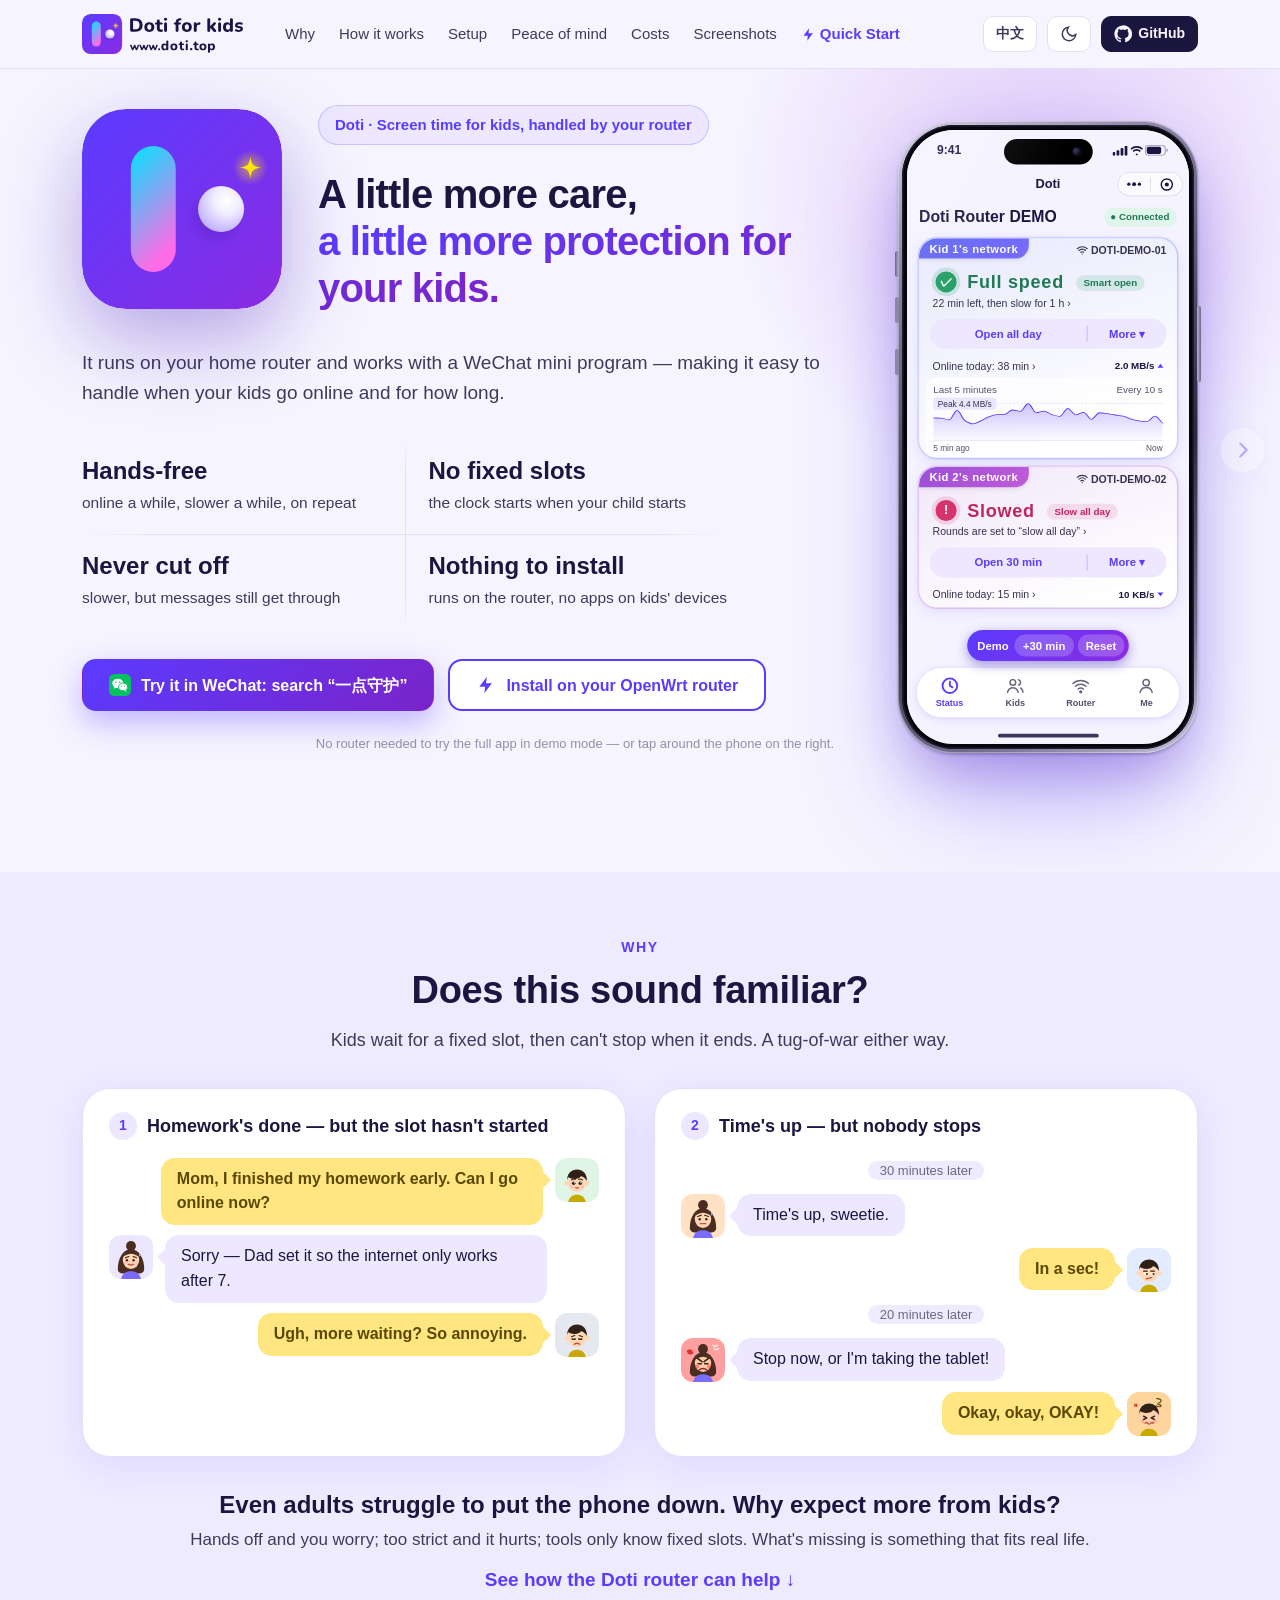
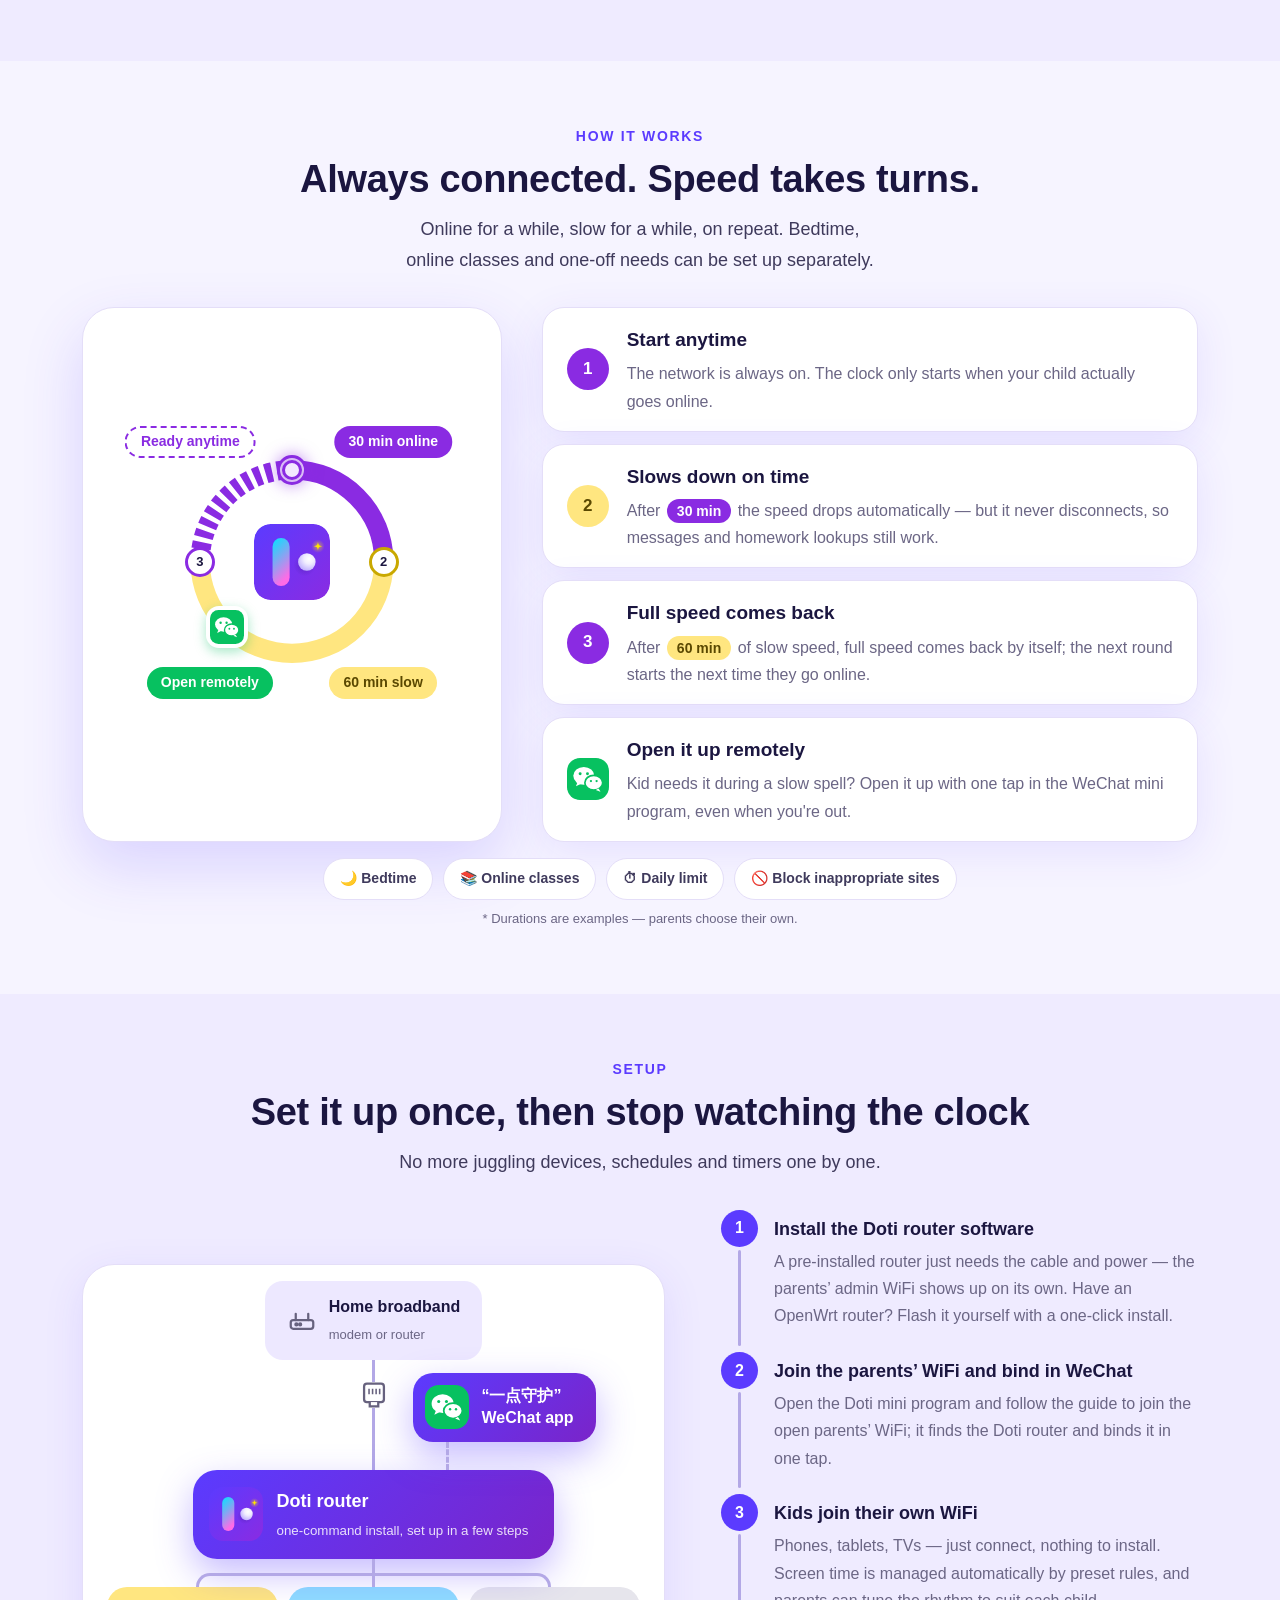
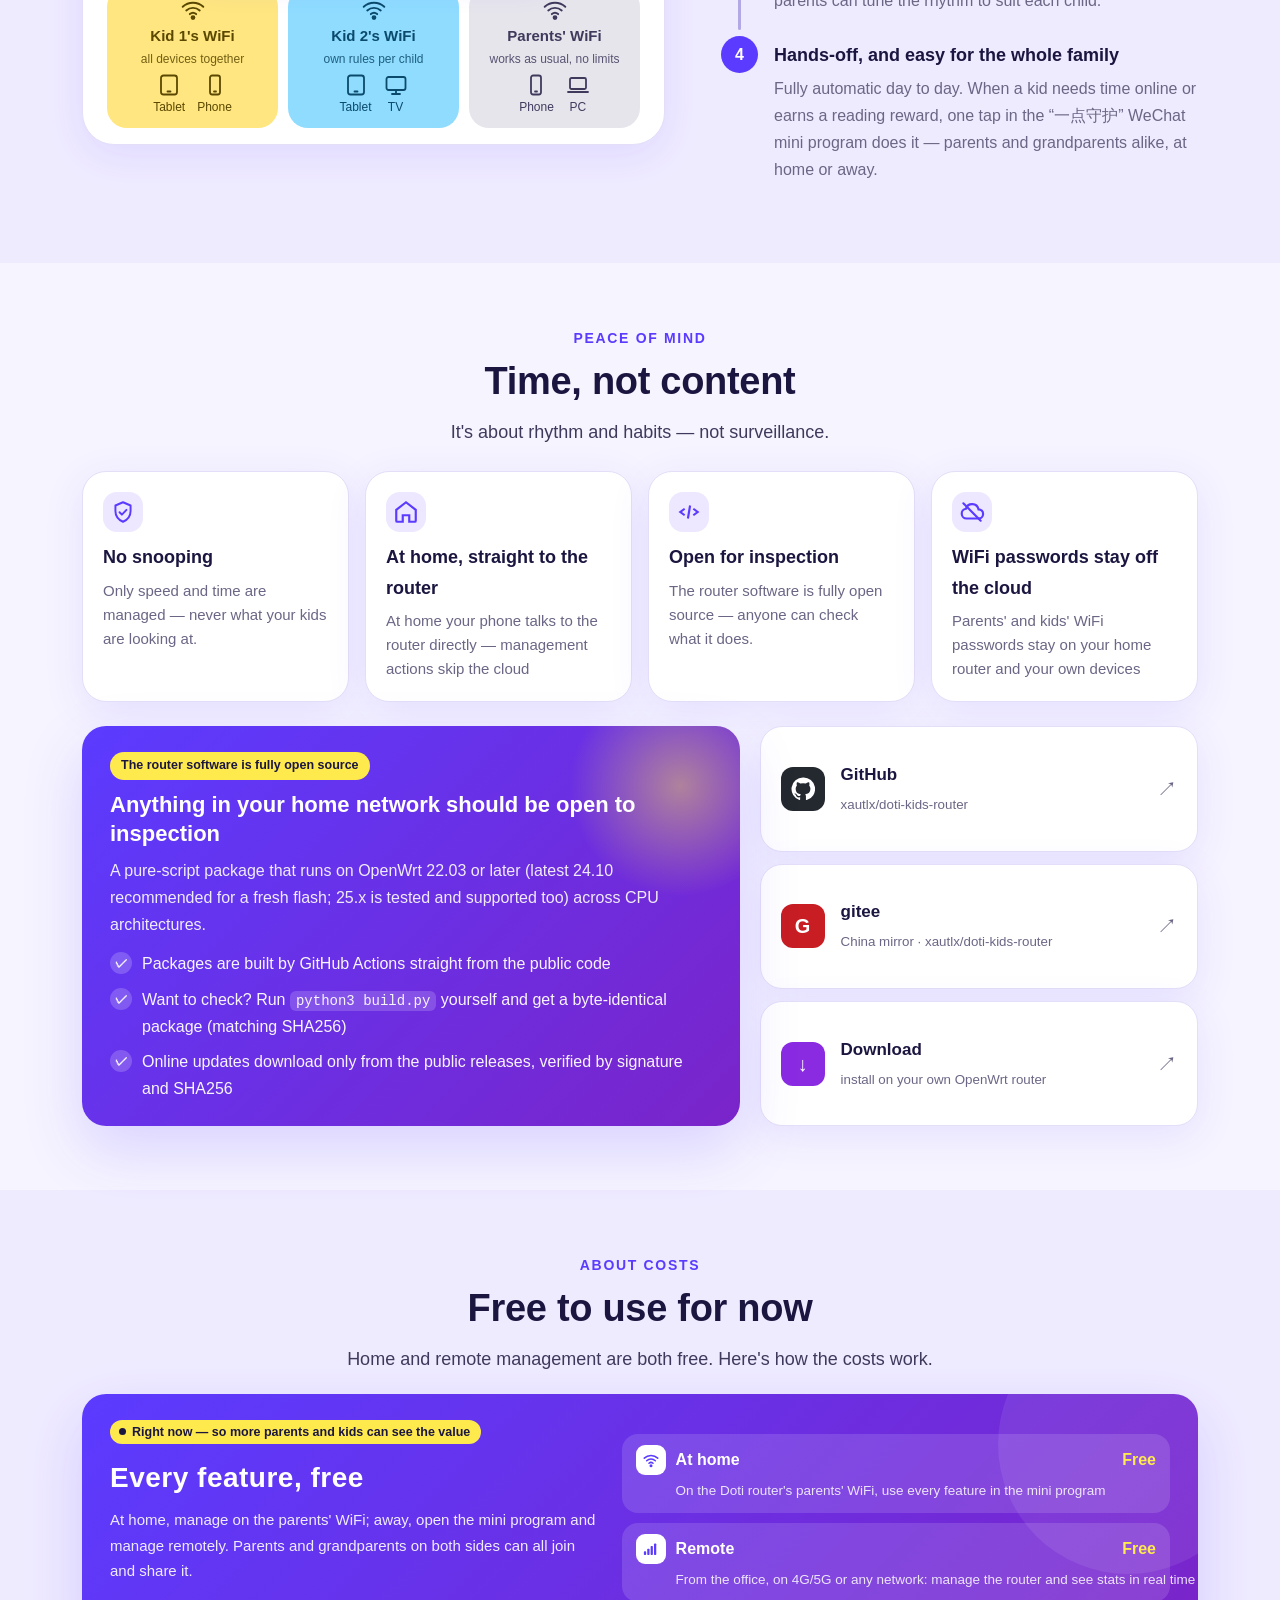
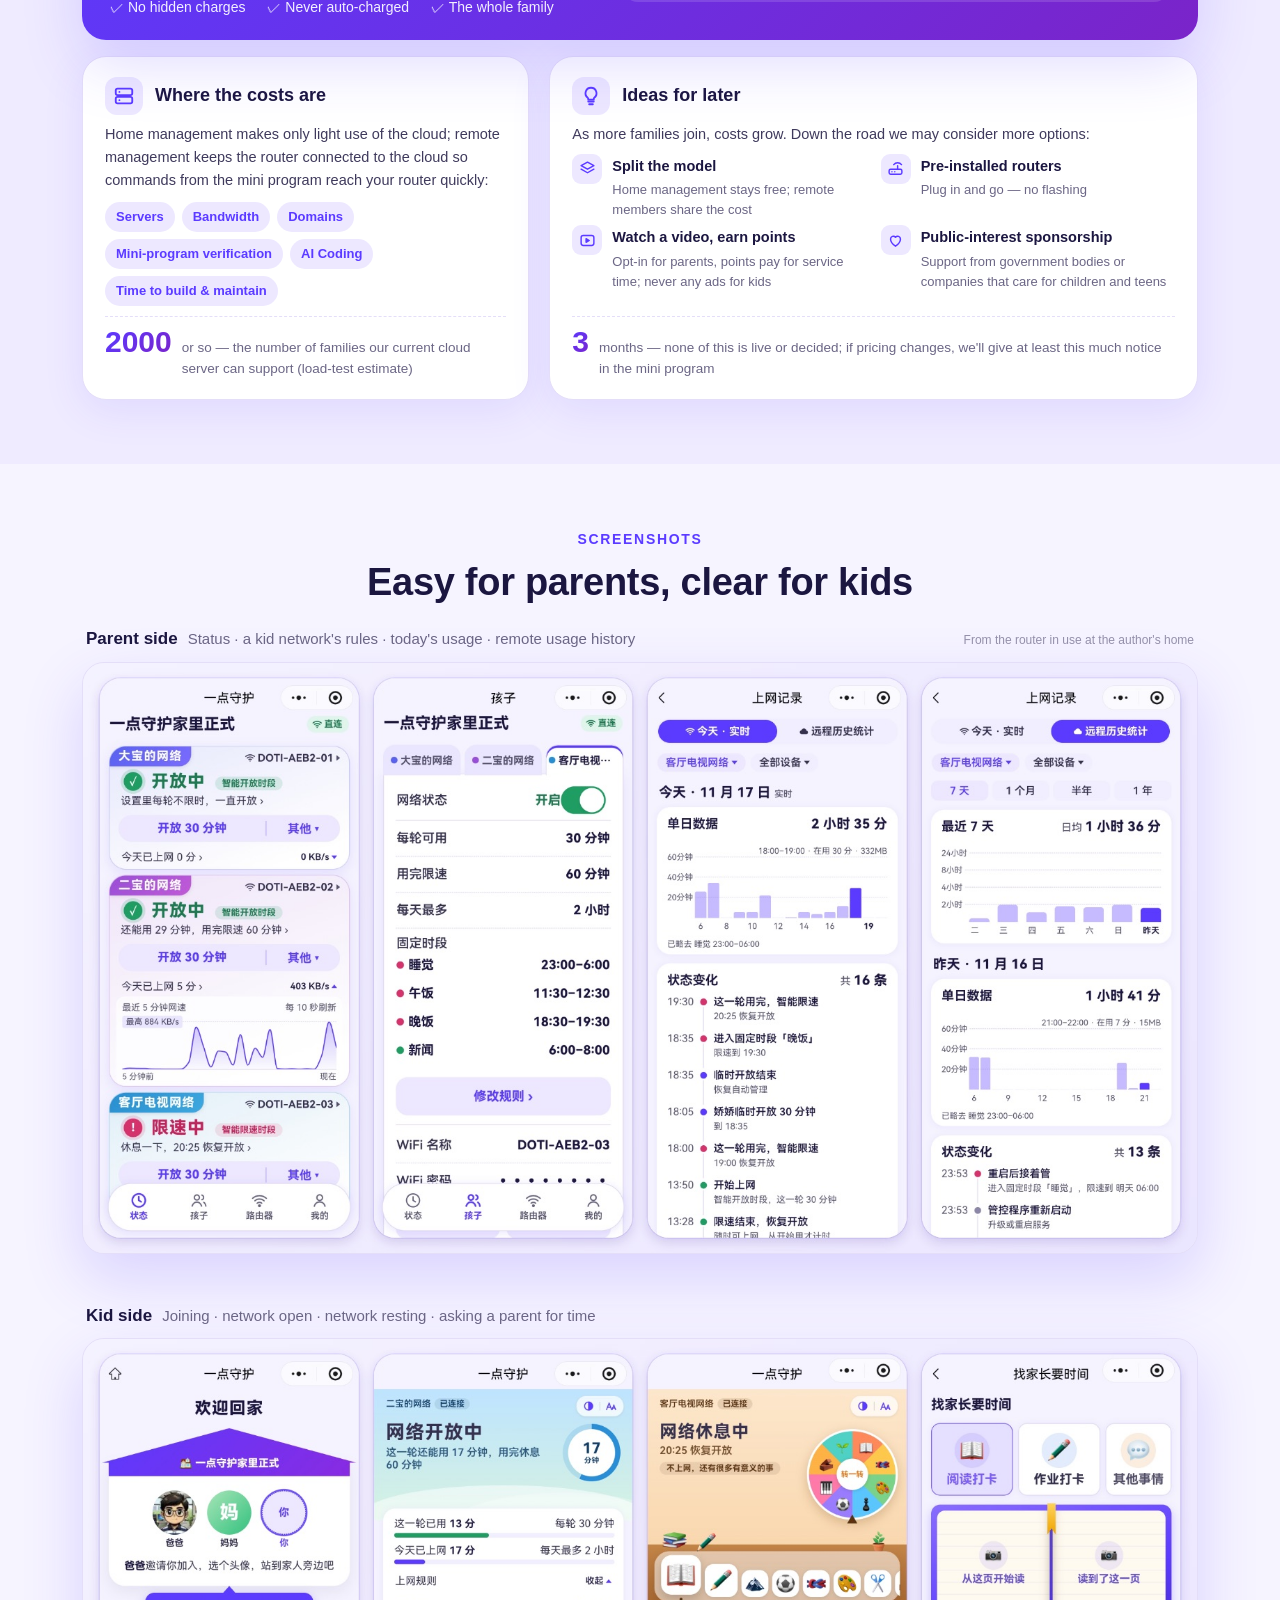
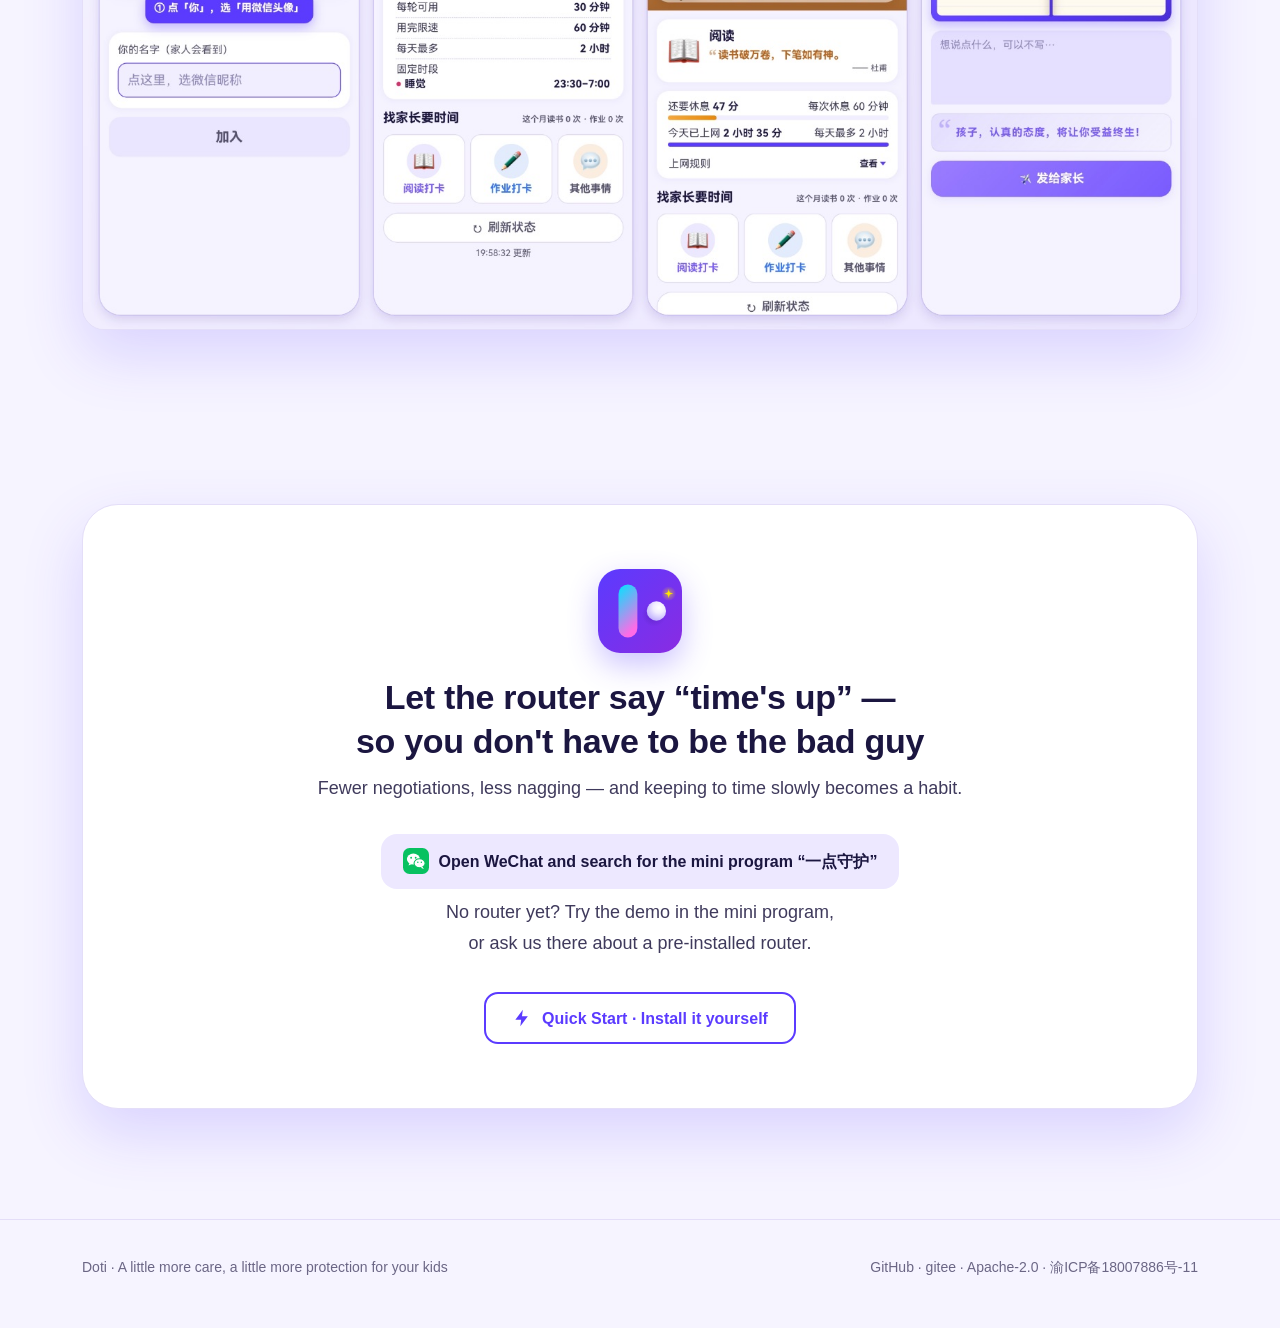
==== commit 4c7ae5fc: "更新项目主页" ====
--- a/doti-kids-router/index.html
+++ b/doti-kids-router/index.html
@@ -112,6 +112,7 @@
 .tbtn:hover{border-color:var(--brand);color:var(--brand)}
 .tbtn svg{width:18px;height:18px}
 .gh{background:var(--t1);color:var(--bg);border-color:var(--t1)}
+.gt{background:#c71d23;color:#fff;border-color:#c71d23}.gt .gi{display:inline-flex;align-items:center;justify-content:center;width:16px;height:16px;border-radius:50%;background:#fff;color:#c71d23;font:900 11px/1 sans-serif;font-style:normal}
 .gh:hover{color:var(--bg);opacity:.9}
 /* 首屏 */
 .hero{position:relative;overflow:hidden;padding:72px 0 84px}
@@ -394,7 +395,7 @@
 @media (max-width:560px){
   .wrap{padding:0 16px}
   .brand small{display:none}
-  .tools .gh{display:none}
+  .tools .gh,.tools .gt{display:none}
   h1{font-size:32px}h2{font-size:28px}
   section{padding:64px 0}section[id]{scroll-margin-top:-50px}
   .cards{grid-template-columns:1fr}
@@ -571,7 +572,7 @@
     <div class="tools">
       <button class="tbtn" id="lang" type="button" aria-label="Language"><span lang="zh">EN</span><span lang="en">中文</span></button>
       <button class="tbtn" id="theme" type="button" aria-label="Theme"><svg viewBox="0 0 24 24" fill="none" stroke="currentColor" stroke-width="2" stroke-linecap="round"><path id="themeIcon" d="M21 12.8A9 9 0 1 1 11.2 3a7 7 0 0 0 9.8 9.8z"/></svg></button>
-      <a class="tbtn gh" href="https://github.com/xautlx/doti-kids-router" target="_blank" rel="noopener"><svg viewBox="0 0 24 24" fill="currentColor"><path d="M12 .5a11.5 11.5 0 0 0-3.64 22.41c.58.1.79-.25.79-.56v-2c-3.2.7-3.88-1.37-3.88-1.37-.53-1.33-1.28-1.69-1.28-1.69-1.05-.72.08-.7.08-.7 1.16.08 1.77 1.19 1.77 1.19 1.03 1.77 2.7 1.26 3.36.96.1-.75.4-1.26.73-1.55-2.55-.29-5.24-1.28-5.24-5.68 0-1.26.45-2.28 1.19-3.09-.12-.29-.52-1.46.11-3.05 0 0 .97-.31 3.17 1.18a10.9 10.9 0 0 1 5.77 0c2.2-1.49 3.17-1.18 3.17-1.18.63 1.59.23 2.76.11 3.05.74.81 1.19 1.83 1.19 3.09 0 4.41-2.7 5.38-5.26 5.67.41.36.78 1.06.78 2.14v3.17c0 .31.21.67.8.56A11.5 11.5 0 0 0 12 .5z"/></svg>GitHub</a>
+      <a class="tbtn gh" href="https://github.com/xautlx/doti-kids-router" target="_blank" rel="noopener"><svg viewBox="0 0 24 24" fill="currentColor"><path d="M12 .5a11.5 11.5 0 0 0-3.64 22.41c.58.1.79-.25.79-.56v-2c-3.2.7-3.88-1.37-3.88-1.37-.53-1.33-1.28-1.69-1.28-1.69-1.05-.72.08-.7.08-.7 1.16.08 1.77 1.19 1.77 1.19 1.03 1.77 2.7 1.26 3.36.96.1-.75.4-1.26.73-1.55-2.55-.29-5.24-1.28-5.24-5.68 0-1.26.45-2.28 1.19-3.09-.12-.29-.52-1.46.11-3.05 0 0 .97-.31 3.17 1.18a10.9 10.9 0 0 1 5.77 0c2.2-1.49 3.17-1.18 3.17-1.18.63 1.59.23 2.76.11 3.05.74.81 1.19 1.83 1.19 3.09 0 4.41-2.7 5.38-5.26 5.67.41.36.78 1.06.78 2.14v3.17c0 .31.21.67.8.56A11.5 11.5 0 0 0 12 .5z"/></svg>GitHub</a><a class="tbtn gt" lang="zh" href="https://gitee.com/xautlx/doti-kids-router" target="_blank" rel="noopener" title="gitee（国内镜像）"><i class="gi">G</i><span class="gtt">gitee</span></a>
     </div>
   </div>
 </header>
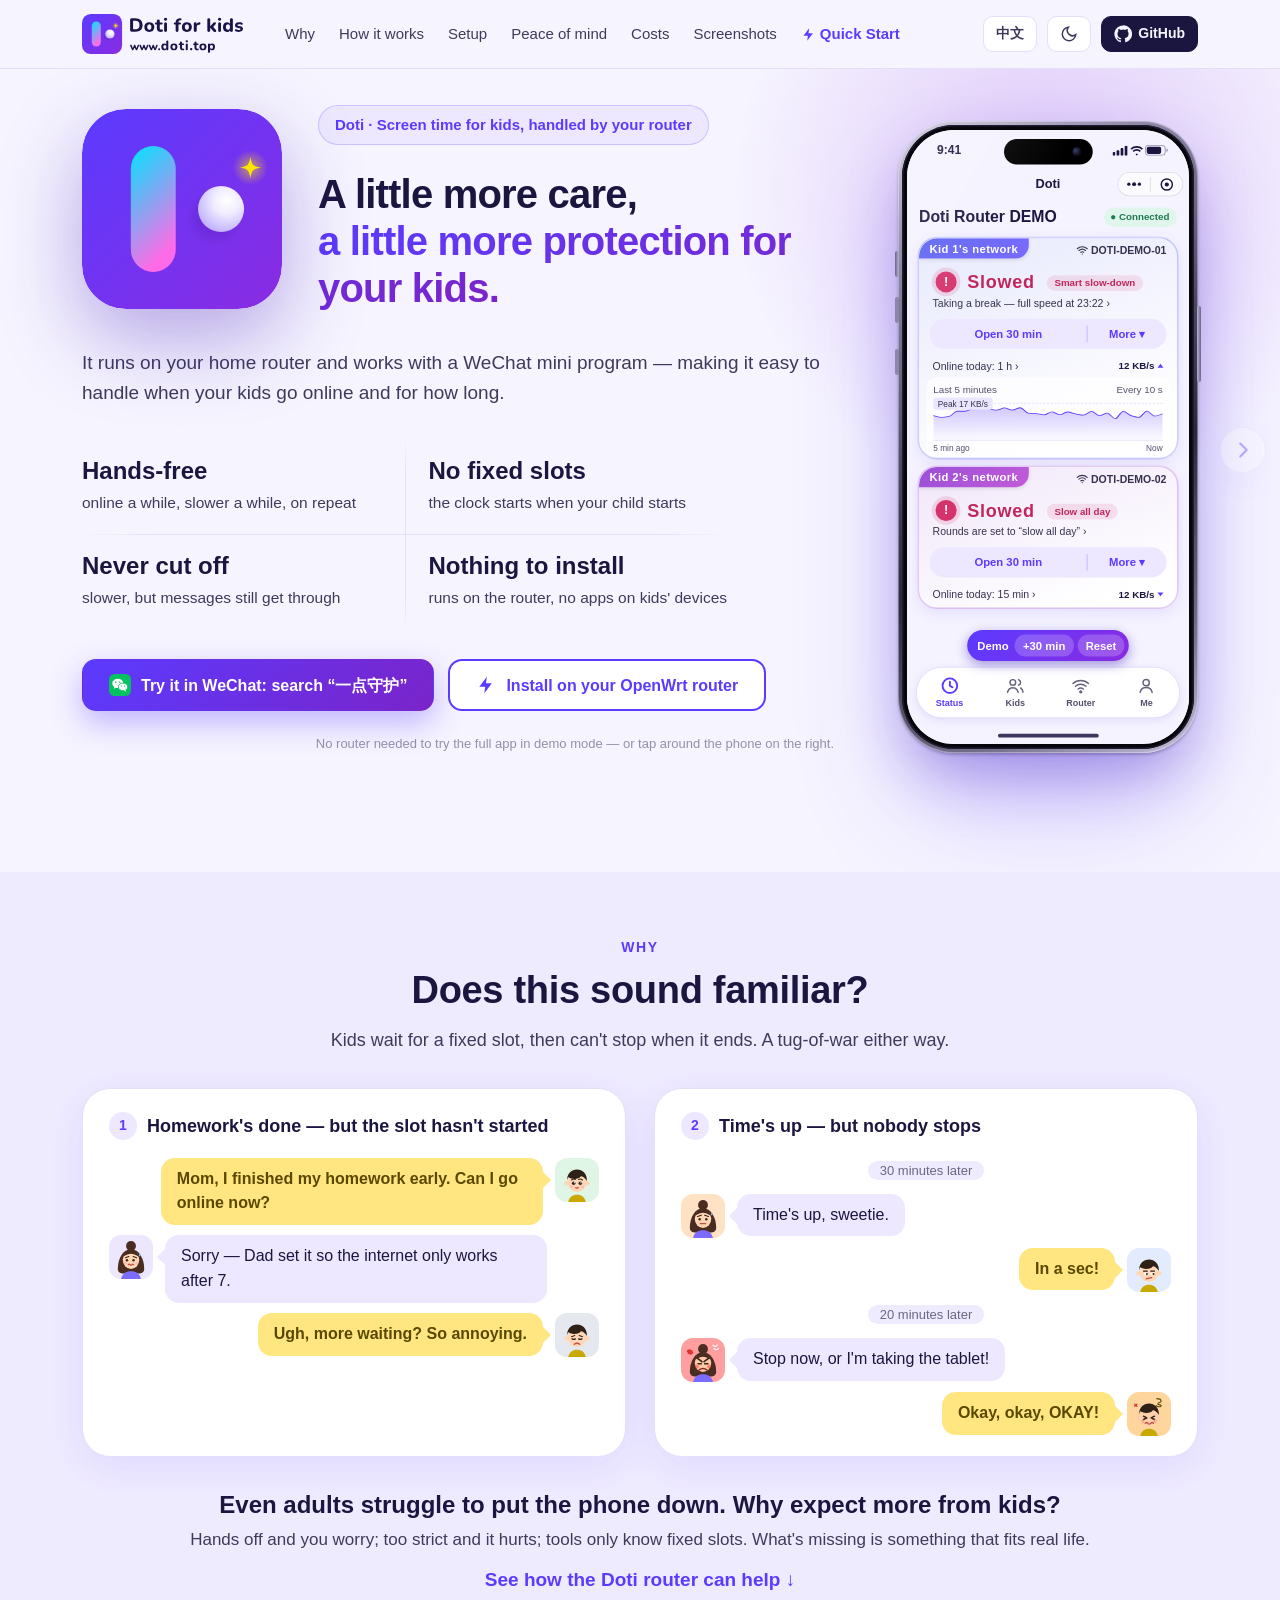
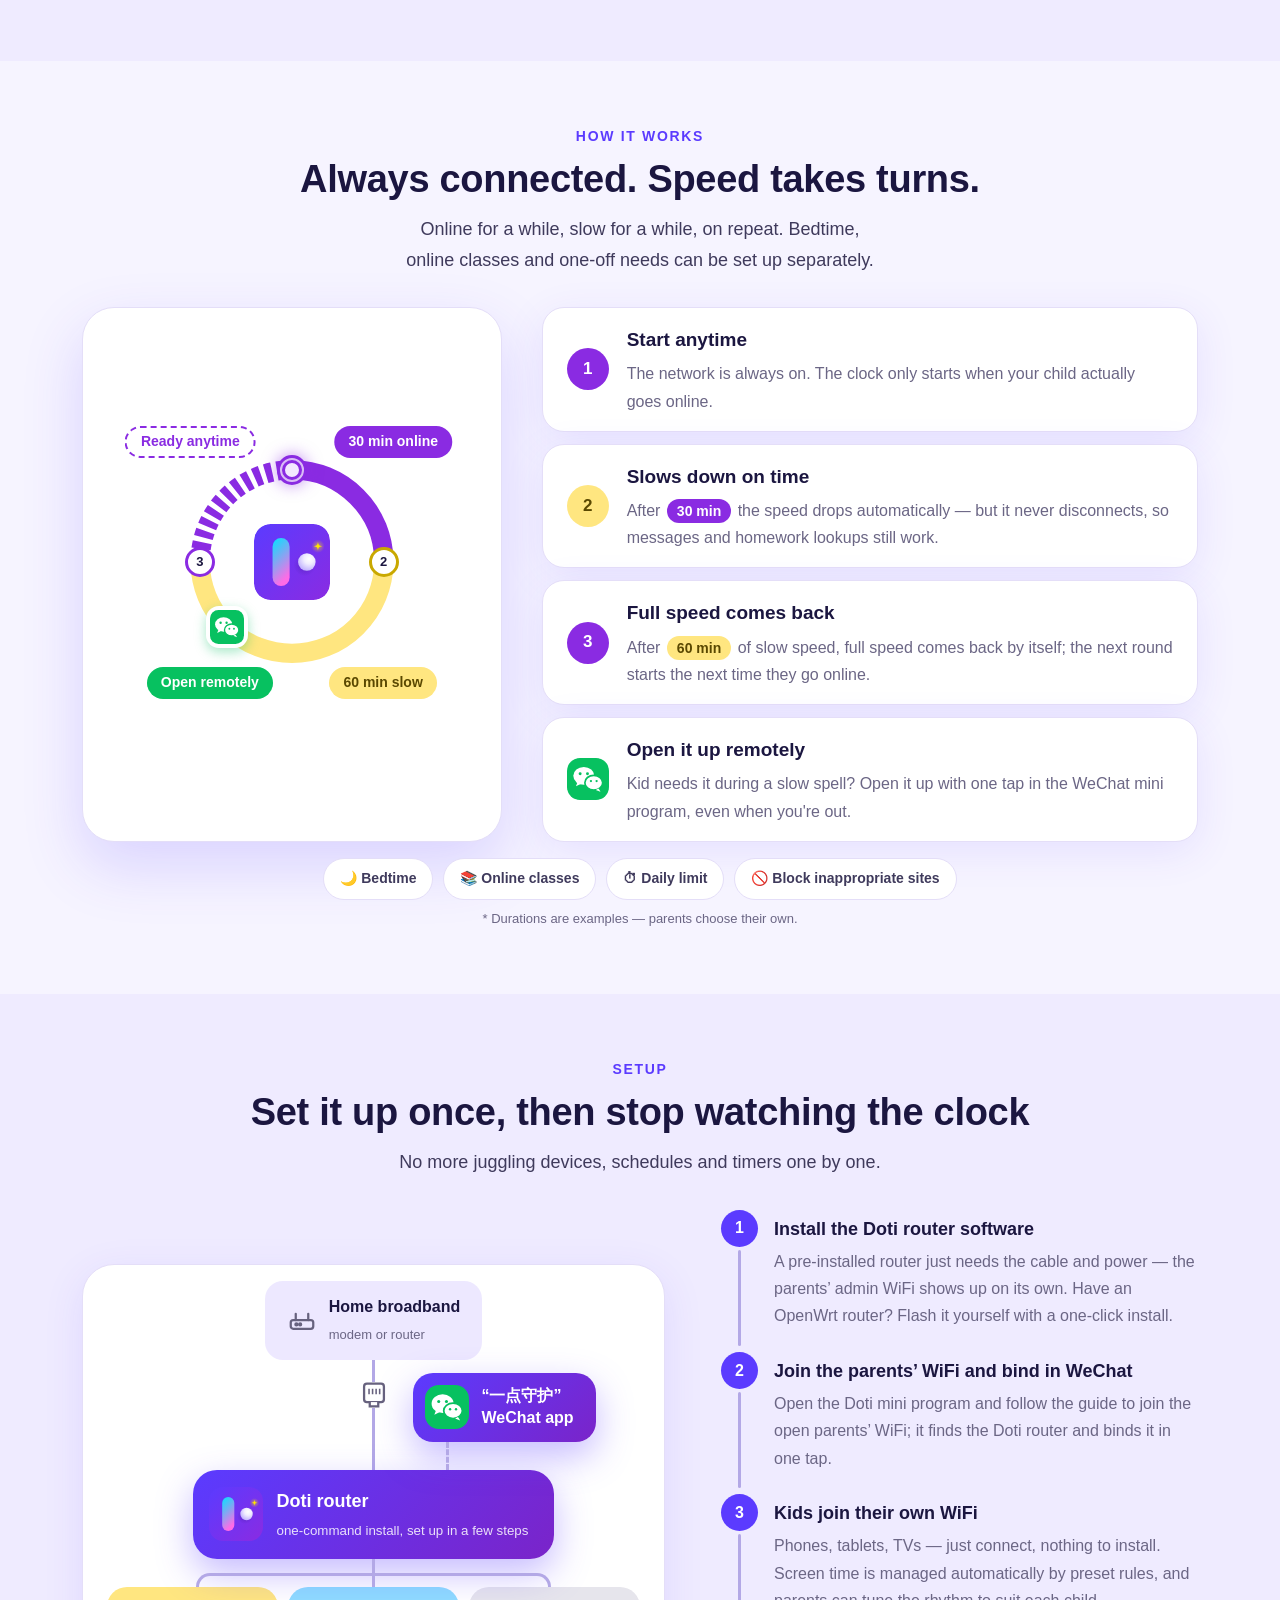
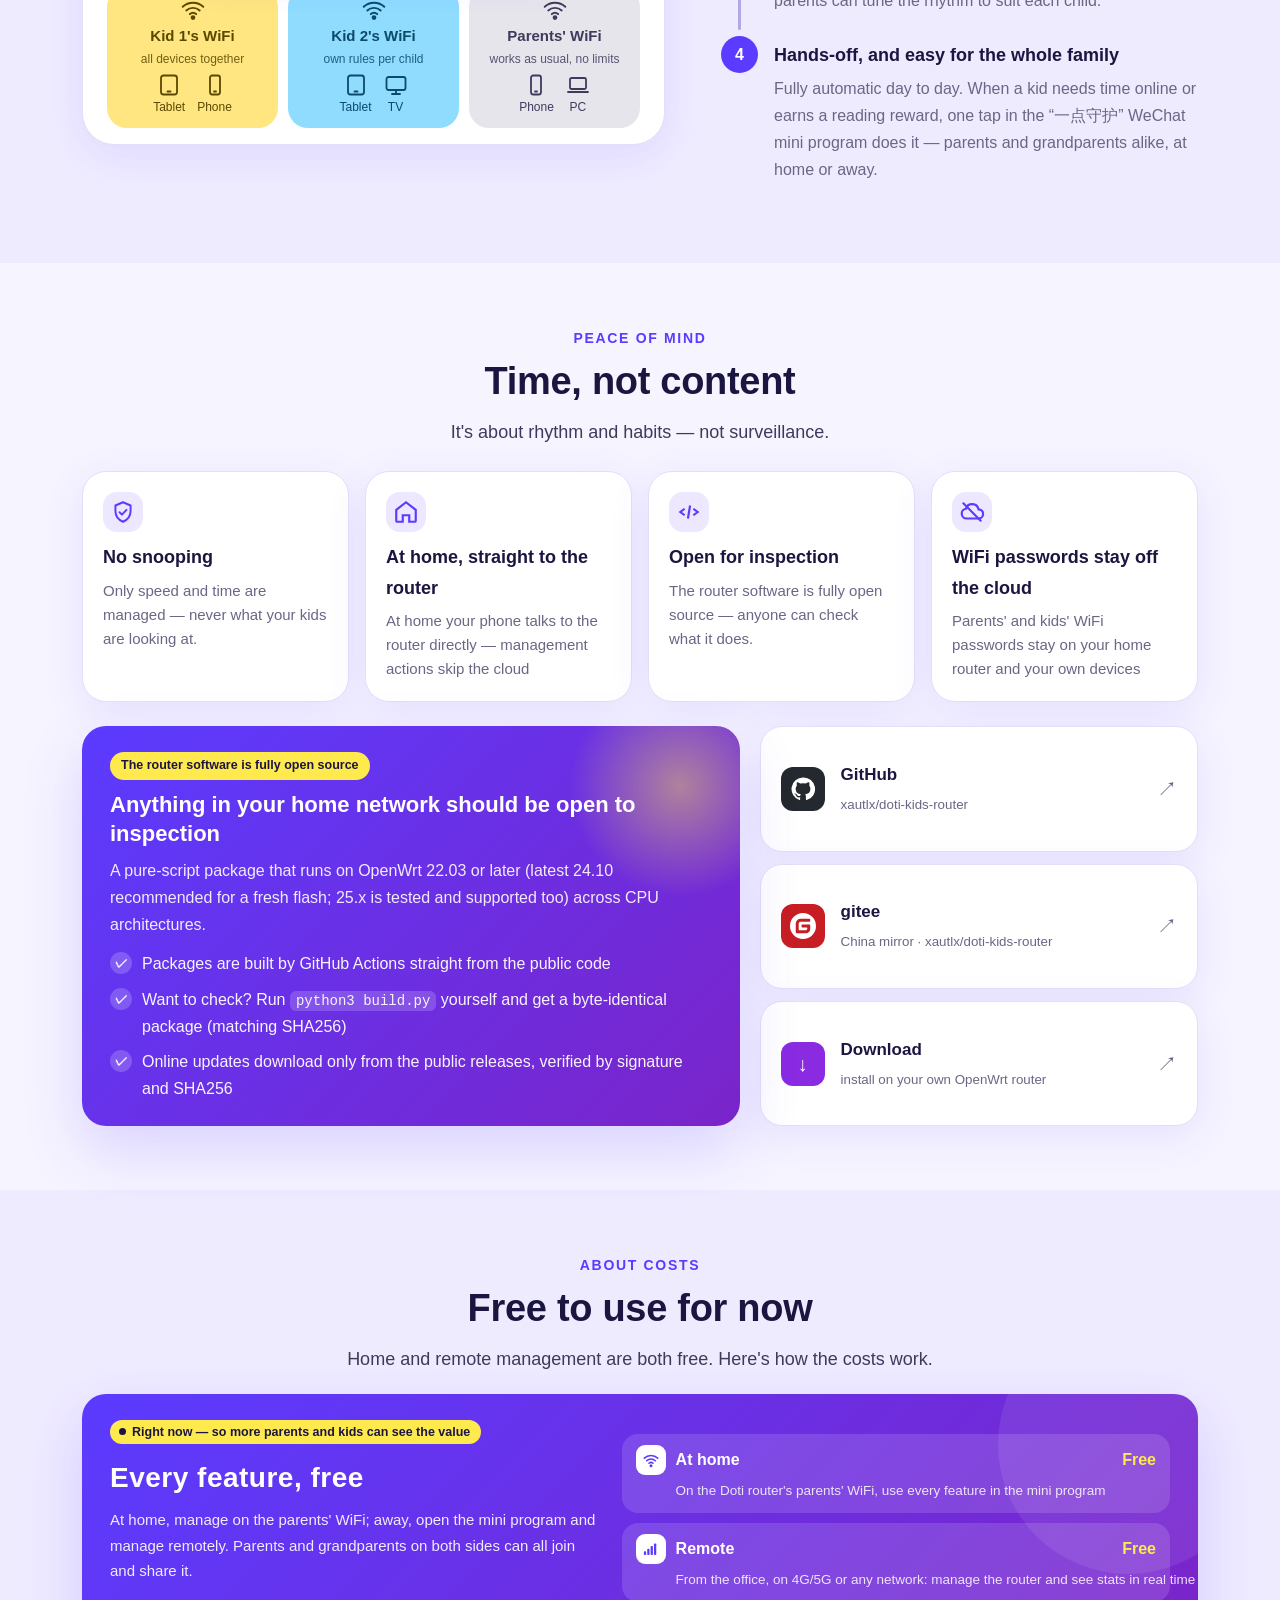
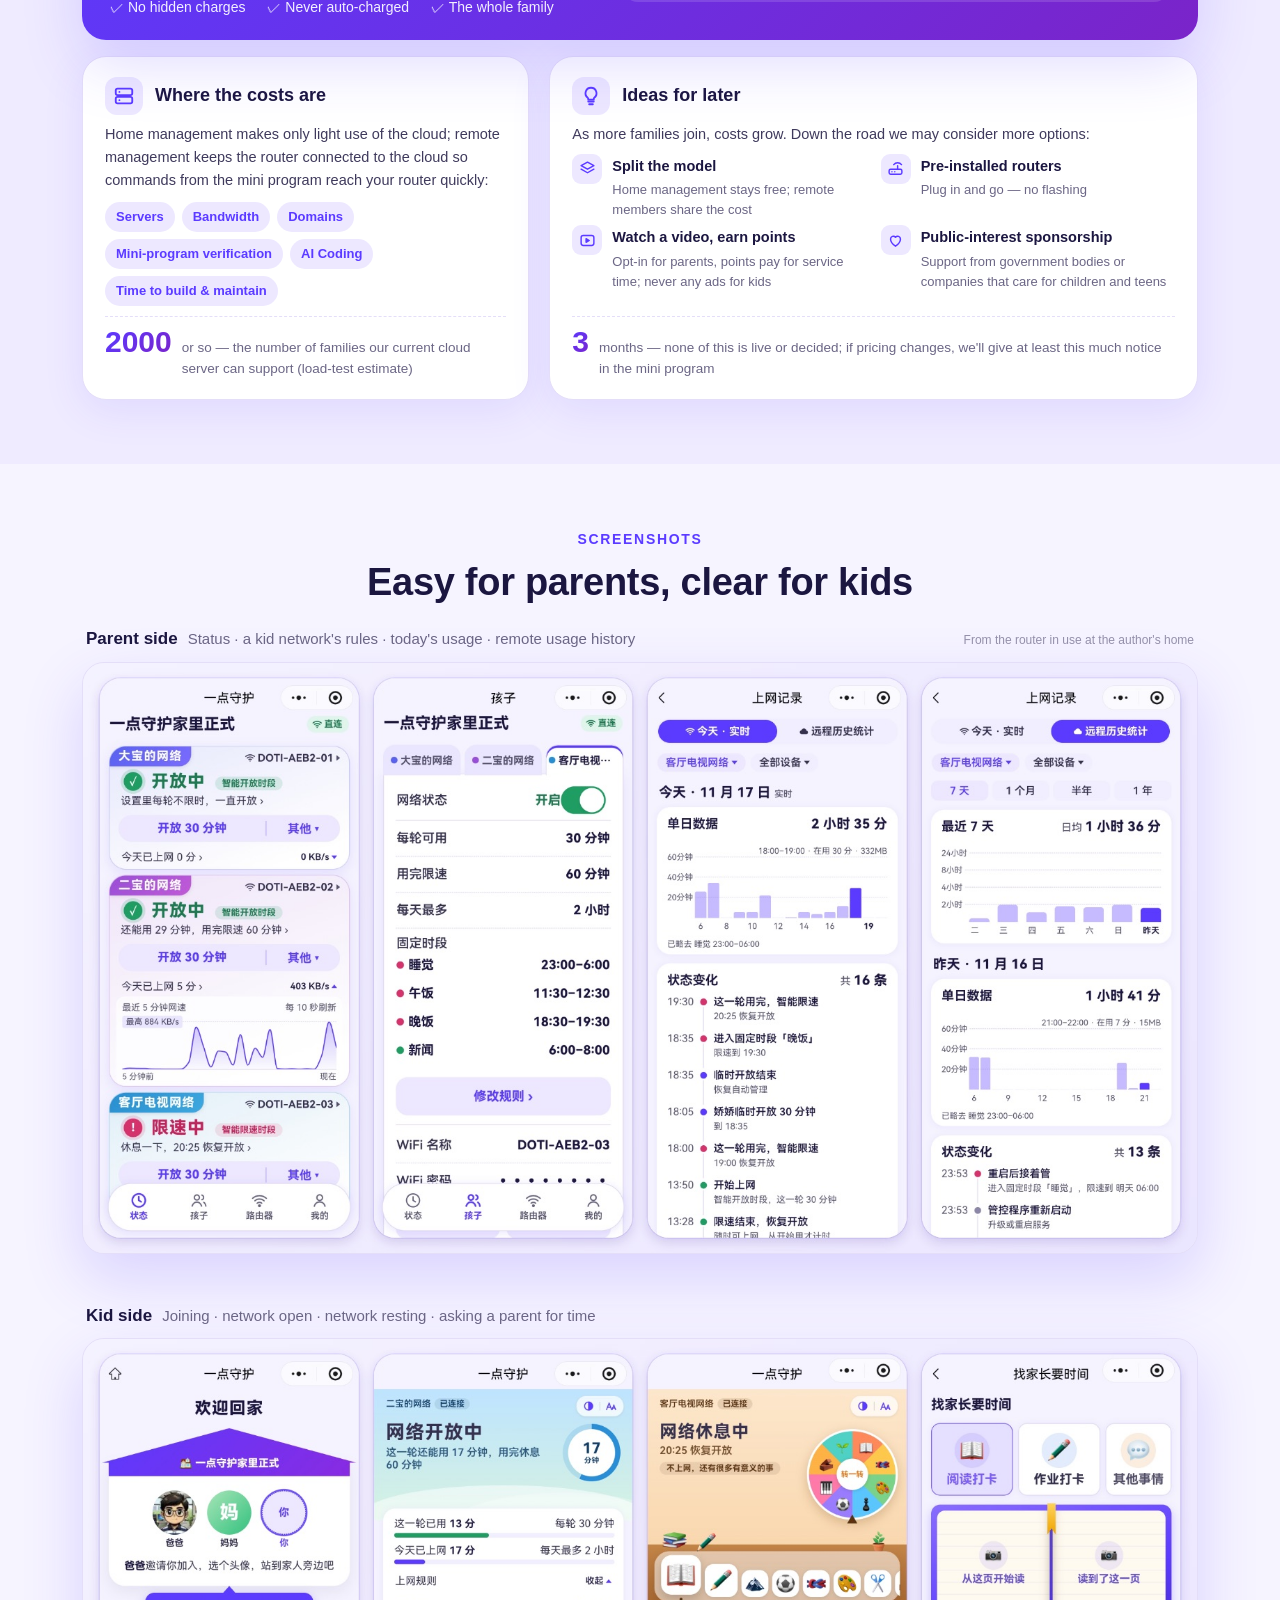
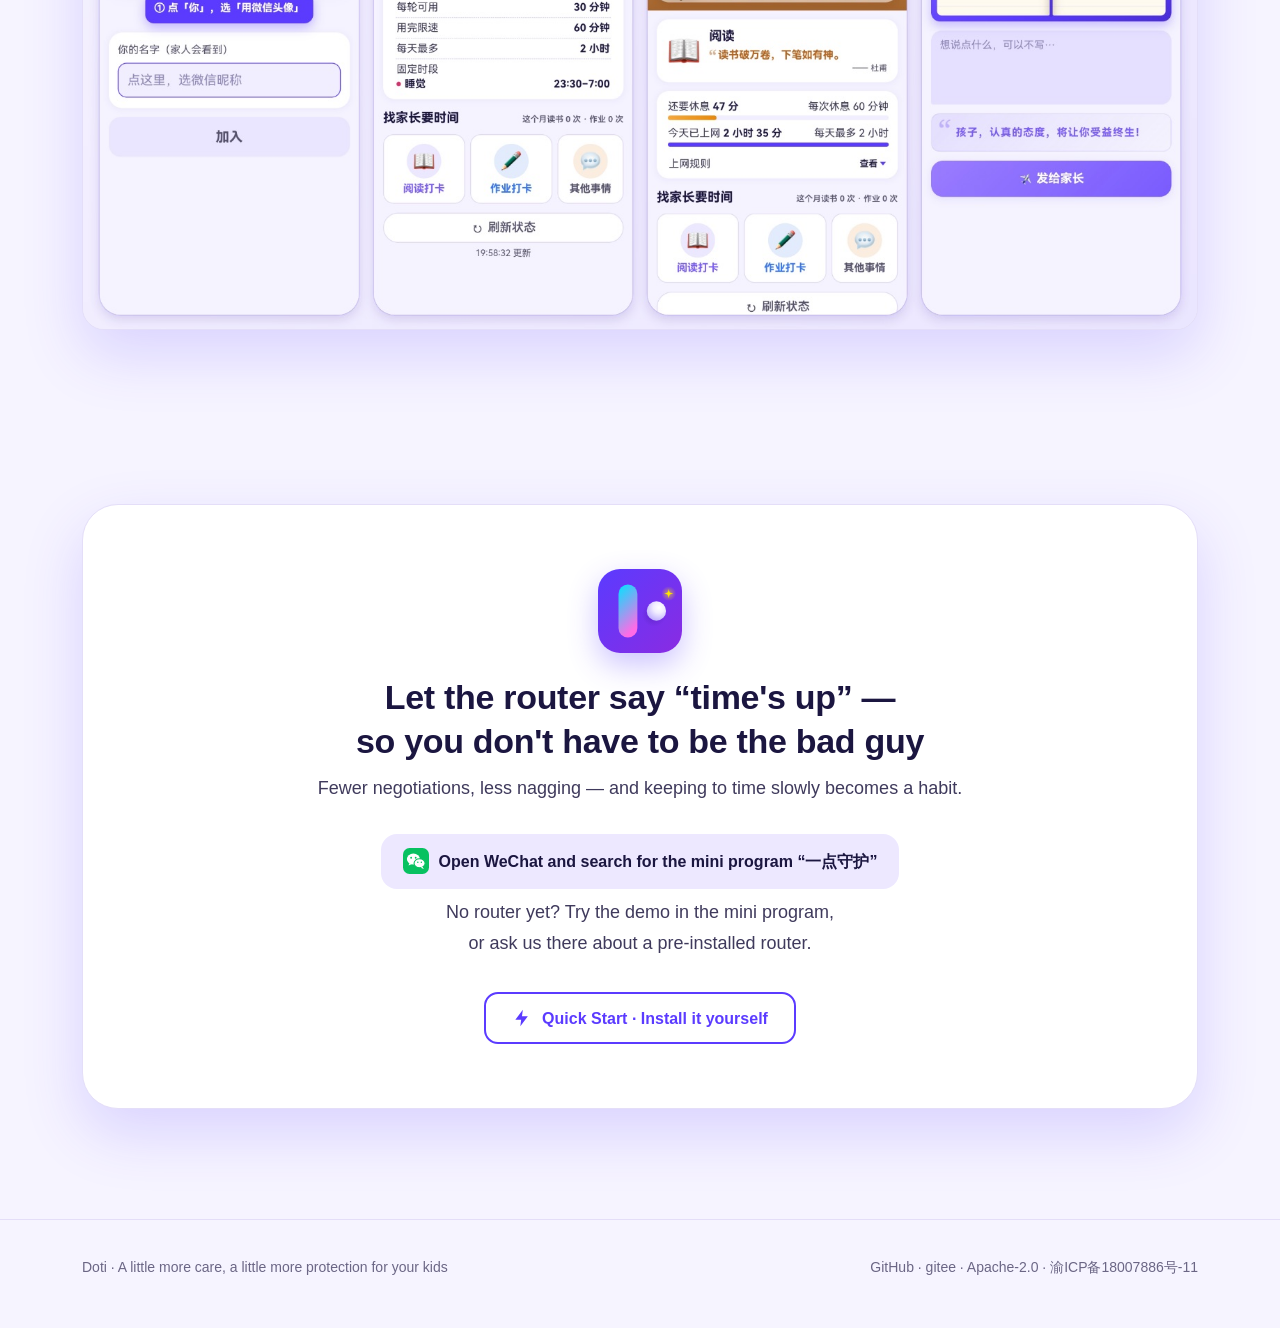
==== commit 7375da08: "更新项目主页" ====
--- a/doti-kids-router/index.html
+++ b/doti-kids-router/index.html
@@ -112,7 +112,7 @@
 .tbtn:hover{border-color:var(--brand);color:var(--brand)}
 .tbtn svg{width:18px;height:18px}
 .gh{background:var(--t1);color:var(--bg);border-color:var(--t1)}
-.gt{background:#c71d23;color:#fff;border-color:#c71d23}.gt .gi{display:inline-flex;align-items:center;justify-content:center;width:16px;height:16px;border-radius:50%;background:#fff;color:#c71d23;font:900 11px/1 sans-serif;font-style:normal}
+.gt{background:#c71d23;color:#fff;border-color:#c71d23}
 .gh:hover{color:var(--bg);opacity:.9}
 /* 首屏 */
 .hero{position:relative;overflow:hidden;padding:72px 0 84px}
@@ -572,7 +572,7 @@
     <div class="tools">
       <button class="tbtn" id="lang" type="button" aria-label="Language"><span lang="zh">EN</span><span lang="en">中文</span></button>
       <button class="tbtn" id="theme" type="button" aria-label="Theme"><svg viewBox="0 0 24 24" fill="none" stroke="currentColor" stroke-width="2" stroke-linecap="round"><path id="themeIcon" d="M21 12.8A9 9 0 1 1 11.2 3a7 7 0 0 0 9.8 9.8z"/></svg></button>
-      <a class="tbtn gh" href="https://github.com/xautlx/doti-kids-router" target="_blank" rel="noopener"><svg viewBox="0 0 24 24" fill="currentColor"><path d="M12 .5a11.5 11.5 0 0 0-3.64 22.41c.58.1.79-.25.79-.56v-2c-3.2.7-3.88-1.37-3.88-1.37-.53-1.33-1.28-1.69-1.28-1.69-1.05-.72.08-.7.08-.7 1.16.08 1.77 1.19 1.77 1.19 1.03 1.77 2.7 1.26 3.36.96.1-.75.4-1.26.73-1.55-2.55-.29-5.24-1.28-5.24-5.68 0-1.26.45-2.28 1.19-3.09-.12-.29-.52-1.46.11-3.05 0 0 .97-.31 3.17 1.18a10.9 10.9 0 0 1 5.77 0c2.2-1.49 3.17-1.18 3.17-1.18.63 1.59.23 2.76.11 3.05.74.81 1.19 1.83 1.19 3.09 0 4.41-2.7 5.38-5.26 5.67.41.36.78 1.06.78 2.14v3.17c0 .31.21.67.8.56A11.5 11.5 0 0 0 12 .5z"/></svg>GitHub</a><a class="tbtn gt" lang="zh" href="https://gitee.com/xautlx/doti-kids-router" target="_blank" rel="noopener" title="gitee（国内镜像）"><i class="gi">G</i><span class="gtt">gitee</span></a>
+      <a class="tbtn gh" href="https://github.com/xautlx/doti-kids-router" target="_blank" rel="noopener"><svg viewBox="0 0 24 24" fill="currentColor"><path d="M12 .5a11.5 11.5 0 0 0-3.64 22.41c.58.1.79-.25.79-.56v-2c-3.2.7-3.88-1.37-3.88-1.37-.53-1.33-1.28-1.69-1.28-1.69-1.05-.72.08-.7.08-.7 1.16.08 1.77 1.19 1.77 1.19 1.03 1.77 2.7 1.26 3.36.96.1-.75.4-1.26.73-1.55-2.55-.29-5.24-1.28-5.24-5.68 0-1.26.45-2.28 1.19-3.09-.12-.29-.52-1.46.11-3.05 0 0 .97-.31 3.17 1.18a10.9 10.9 0 0 1 5.77 0c2.2-1.49 3.17-1.18 3.17-1.18.63 1.59.23 2.76.11 3.05.74.81 1.19 1.83 1.19 3.09 0 4.41-2.7 5.38-5.26 5.67.41.36.78 1.06.78 2.14v3.17c0 .31.21.67.8.56A11.5 11.5 0 0 0 12 .5z"/></svg>GitHub</a><a class="tbtn gt" lang="zh" href="https://gitee.com/xautlx/doti-kids-router" target="_blank" rel="noopener" title="gitee（国内镜像）"><svg viewBox="0 0 24 24" fill="currentColor" aria-hidden="true"><path d="M11.984 0A12 12 0 0 0 0 12a12 12 0 0 0 12 12 12 12 0 0 0 12-12A12 12 0 0 0 12 0a12 12 0 0 0-.016 0zm6.09 5.333c.328 0 .593.266.592.593v1.482a.594.594 0 0 1-.593.592H9.777c-.982 0-1.778.796-1.778 1.778v5.63c0 .327.266.592.593.592h5.63c.982 0 1.778-.796 1.778-1.778v-.296a.593.593 0 0 0-.592-.593h-4.15a.592.592 0 0 1-.592-.592v-1.482a.593.593 0 0 1 .593-.592h6.815c.327 0 .593.265.593.592v3.408a4 4 0 0 1-4 4H5.926a.593.593 0 0 1-.593-.593V9.778a4.444 4.444 0 0 1 4.445-4.444h8.296Z"/></svg><span class="gtt">gitee</span></a>
     </div>
   </div>
 </header>
@@ -773,7 +773,7 @@
       </div>
       <div class="repos">
         <a class="repo" href="https://github.com/xautlx/doti-kids-router" target="_blank" rel="noopener"><div class="rl gh"><svg width="24" height="24" viewBox="0 0 24 24" fill="currentColor"><path d="M12 .5a11.5 11.5 0 0 0-3.64 22.41c.58.1.79-.25.79-.56v-2c-3.2.7-3.88-1.37-3.88-1.37-.53-1.33-1.28-1.69-1.28-1.69-1.05-.72.08-.7.08-.7 1.16.08 1.77 1.19 1.77 1.19 1.03 1.77 2.7 1.26 3.36.96.1-.75.4-1.26.73-1.55-2.55-.29-5.24-1.28-5.24-5.68 0-1.26.45-2.28 1.19-3.09-.12-.29-.52-1.46.11-3.05 0 0 .97-.31 3.17 1.18a10.9 10.9 0 0 1 5.77 0c2.2-1.49 3.17-1.18 3.17-1.18.63 1.59.23 2.76.11 3.05.74.81 1.19 1.83 1.19 3.09 0 4.41-2.7 5.38-5.26 5.67.41.36.78 1.06.78 2.14v3.17c0 .31.21.67.8.56A11.5 11.5 0 0 0 12 .5z"/></svg></div><div><b>GitHub</b><small>xautlx/doti-kids-router</small></div><span class="go">↗</span></a>
-        <a class="repo" href="https://gitee.com/xautlx/doti-kids-router" target="_blank" rel="noopener"><div class="rl" style="background:#c71d23">G</div><div><b>gitee</b><small lang="zh">国内镜像 · xautlx/doti-kids-router</small><small lang="en">China mirror · xautlx/doti-kids-router</small></div><span class="go">↗</span></a>
+        <a class="repo" href="https://gitee.com/xautlx/doti-kids-router" target="_blank" rel="noopener"><div class="rl" style="background:#c71d23"><svg width="26" height="26" viewBox="0 0 24 24" fill="currentColor" aria-hidden="true"><path d="M11.984 0A12 12 0 0 0 0 12a12 12 0 0 0 12 12 12 12 0 0 0 12-12A12 12 0 0 0 12 0a12 12 0 0 0-.016 0zm6.09 5.333c.328 0 .593.266.592.593v1.482a.594.594 0 0 1-.593.592H9.777c-.982 0-1.778.796-1.778 1.778v5.63c0 .327.266.592.593.592h5.63c.982 0 1.778-.796 1.778-1.778v-.296a.593.593 0 0 0-.592-.593h-4.15a.592.592 0 0 1-.592-.592v-1.482a.593.593 0 0 1 .593-.592h6.815c.327 0 .593.265.593.592v3.408a4 4 0 0 1-4 4H5.926a.593.593 0 0 1-.593-.593V9.778a4.444 4.444 0 0 1 4.445-4.444h8.296Z"/></svg></div><div><b>gitee</b><small lang="zh">国内镜像 · xautlx/doti-kids-router</small><small lang="en">China mirror · xautlx/doti-kids-router</small></div><span class="go">↗</span></a>
         <a class="repo" href="https://gitee.com/xautlx/doti-kids-router/releases/latest" data-en-href="https://github.com/xautlx/doti-kids-router/releases/latest" target="_blank" rel="noopener"><div class="rl" style="background:var(--lit)">↓</div><div><b lang="zh">下载安装包</b><b lang="en">Download</b><small lang="zh">自己装到 OpenWrt 路由器</small><small lang="en">install on your own OpenWrt router</small></div><span class="go">↗</span></a>
       </div>
     </div>
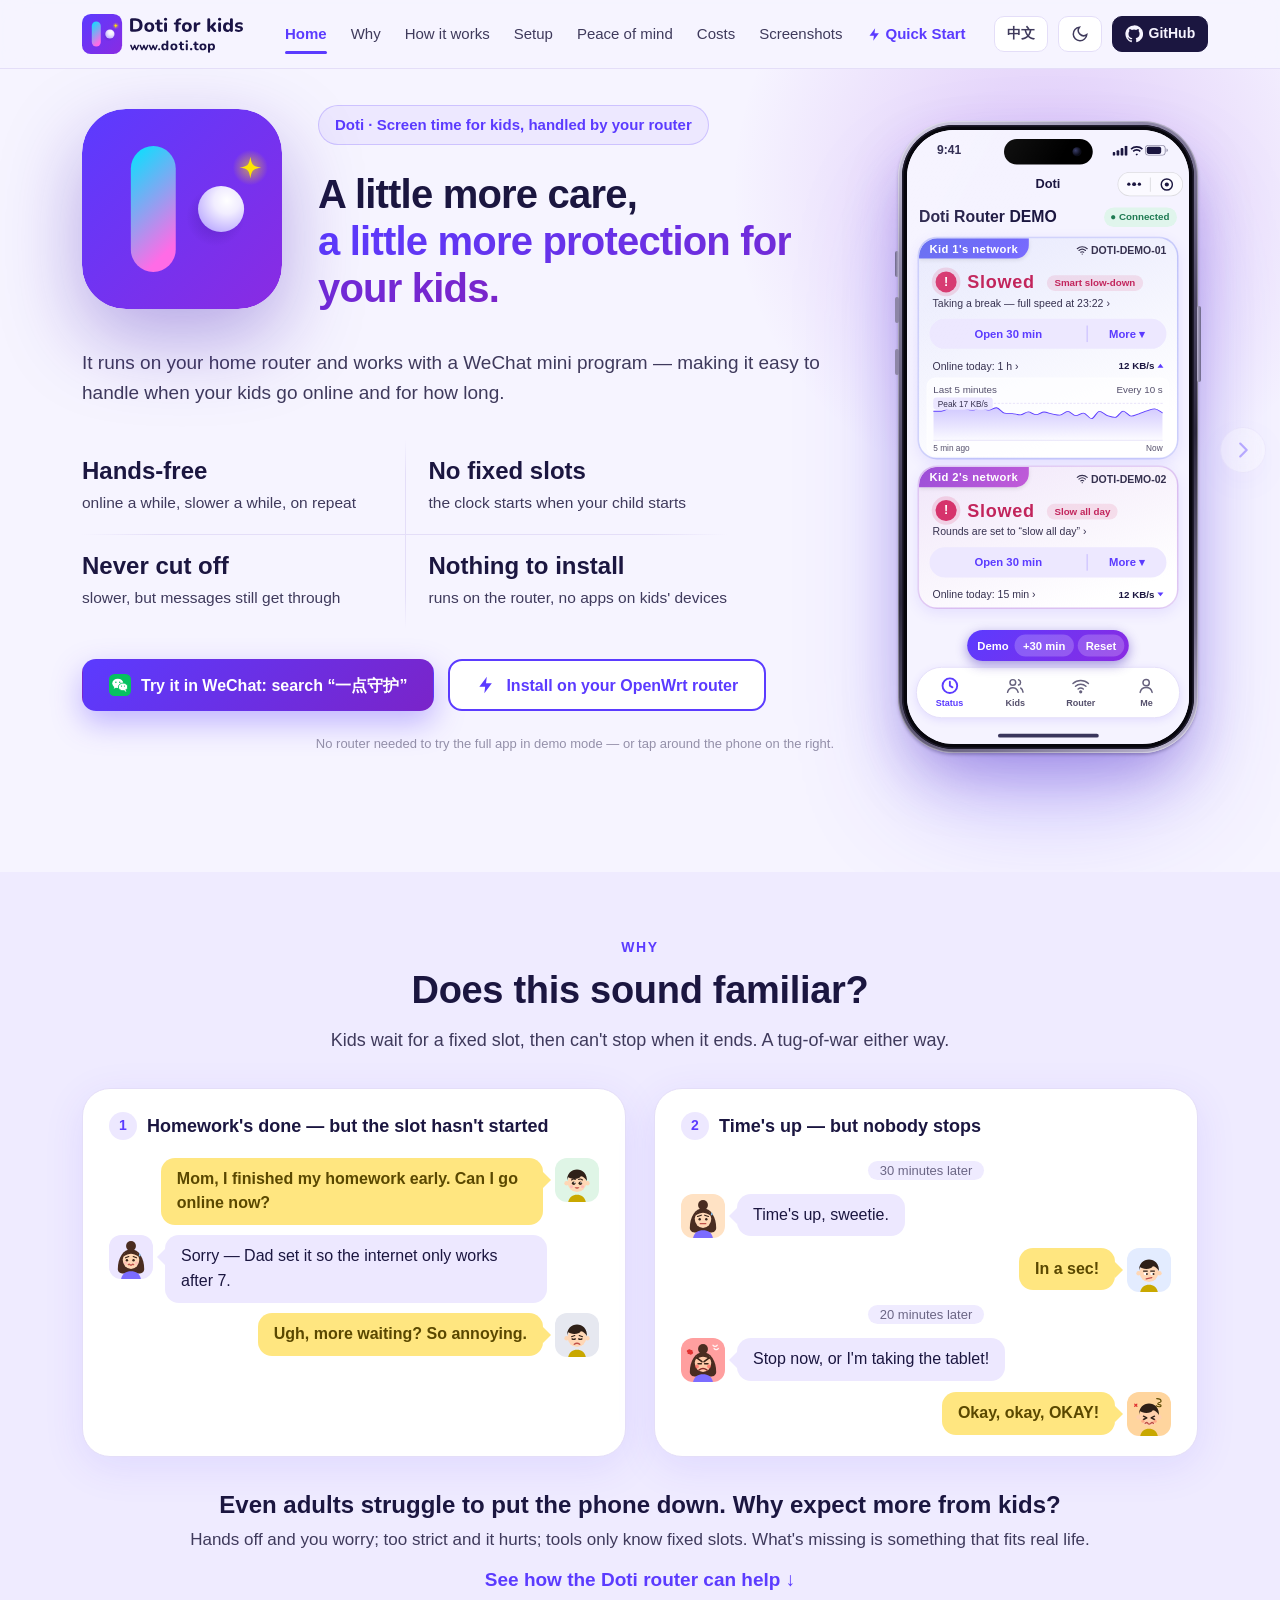
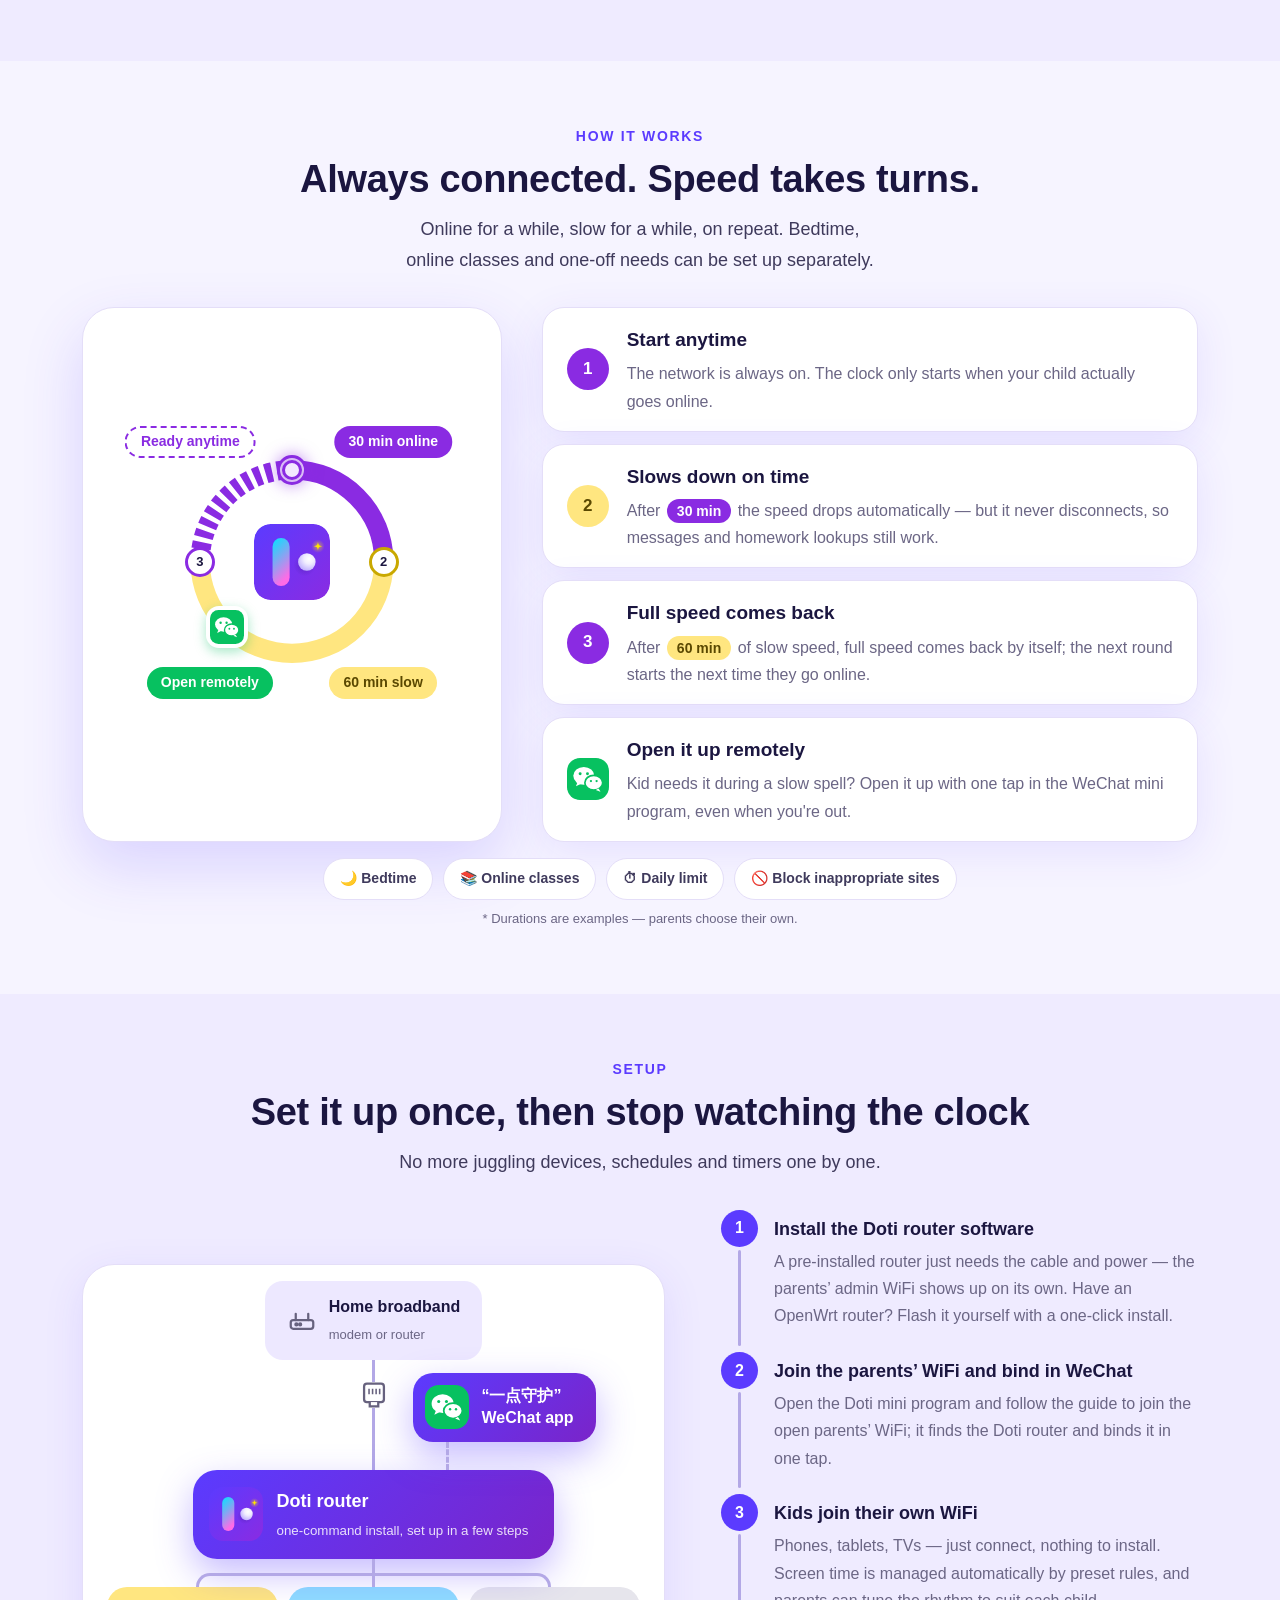
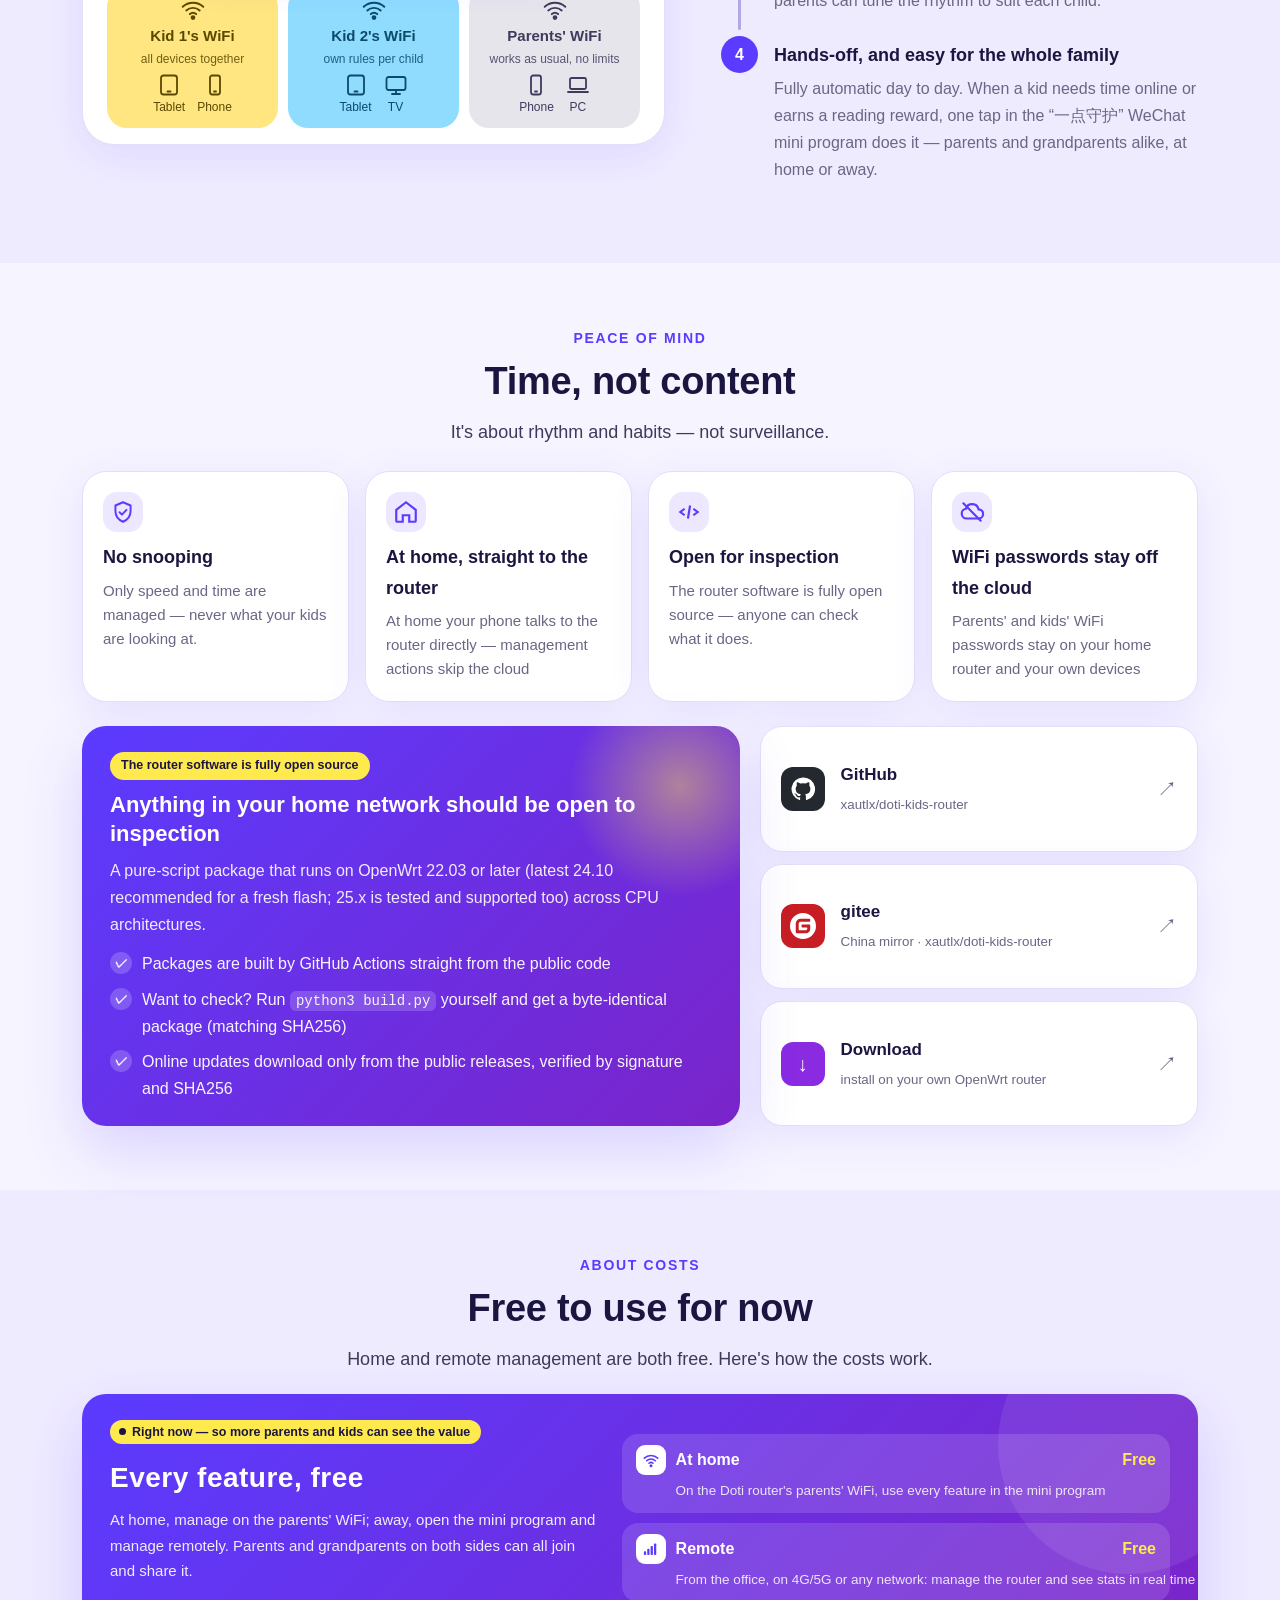
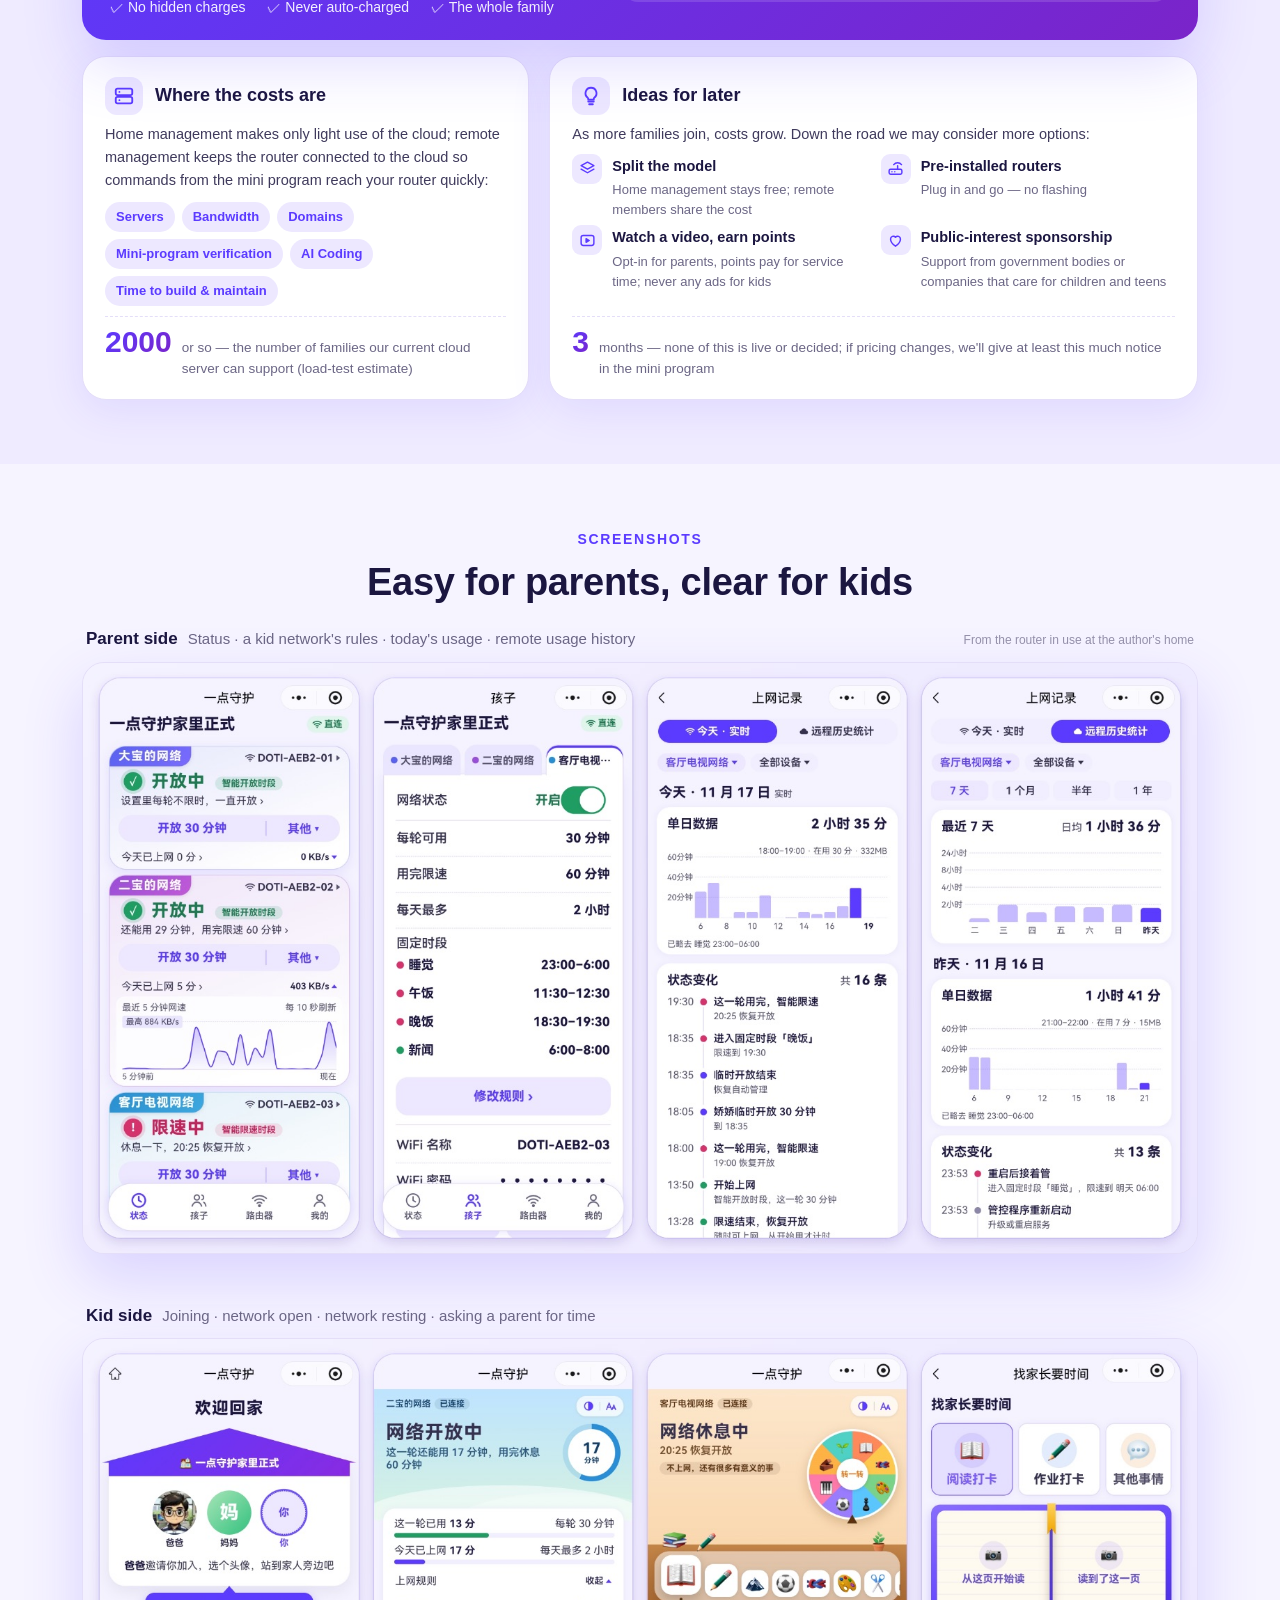
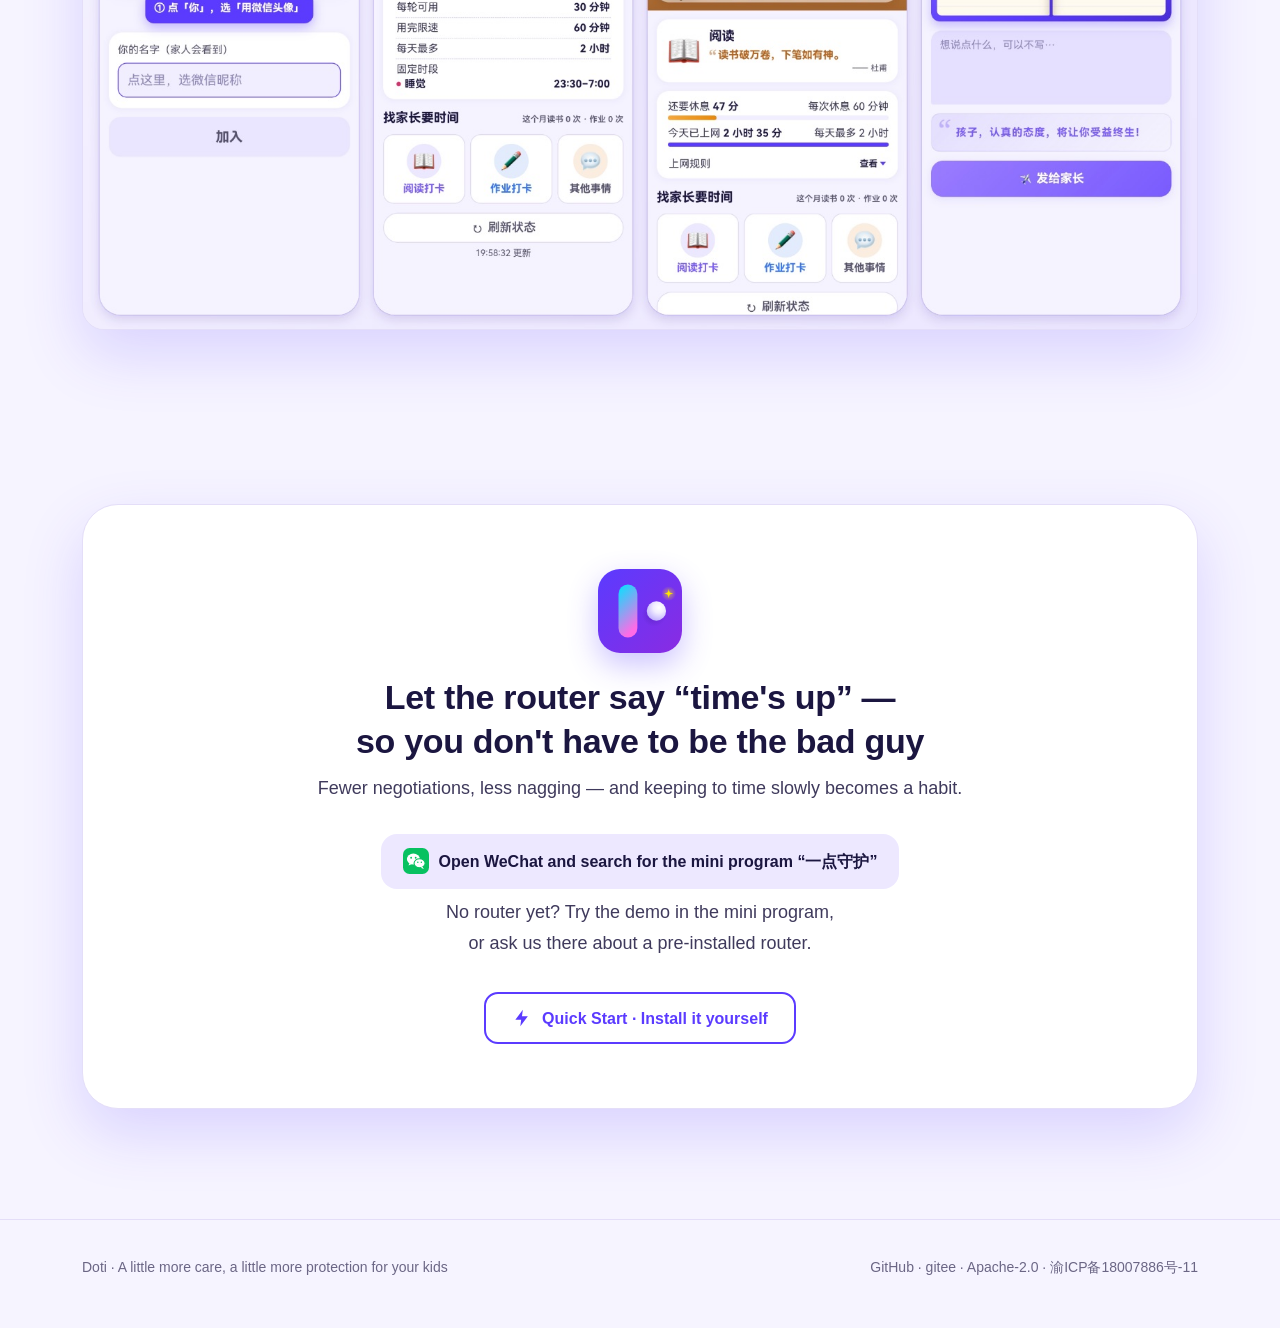
==== commit a2c33b3a: "更新项目主页" ====
--- a/doti-kids-router/index.html
+++ b/doti-kids-router/index.html
@@ -91,8 +91,9 @@
 .brand small{font-weight:600;font-size:13px;color:var(--t3)}
 /* 英文版左上角（11-20）：图标 + Doti / www.doti.top 两行，和中文图文标志同样的排法 */
 .links a,.tbtn{white-space:nowrap}
-@media (max-width:1180px){.links{gap:14px;font-size:14px;margin-left:4px}}
-@media (max-width:1100px){html[lang=en] .links a.nav-shots{display:none}}
+@media (max-width:1300px){.links{gap:14px;font-size:14px;margin-left:4px}}
+@media (max-width:1220px){.links a.nav-home{display:none}.gt .gtt{display:none}}   /* 加了「首页」和 gitee 后放不下：窄屏先收起首页（点 logo 也回顶部）和 gitee 文字 */
+@media (max-width:1140px){.links a.nav-shots{display:none}}
 .brand img.lk{width:auto;height:40px;border-radius:0}
 .brand{min-width:163px}   /* 中英文图文 logo 同高，英文较窄：占同样宽度，切换语言时菜单不跳 */
 .brand img.lk.d{display:none}
@@ -561,6 +562,7 @@
   <div class="wrap">
     <a class="brand" href="#top"><img class="lk l" lang="zh" src="assets/logo-lockup.svg?v=c8c91ad1" alt="一点守护 www.doti.top"><img class="lk d" lang="zh" src="assets/logo-lockup-dark.svg?v=7fb263a0" alt="一点守护 www.doti.top"><img class="lk l" lang="en" src="assets/logo-lockup-en.svg?v=1496ea93" alt="Doti for kids www.doti.top"><img class="lk d" lang="en" src="assets/logo-lockup-en-dark.svg?v=246294c2" alt="Doti for kids www.doti.top"></a>
     <nav class="links">
+      <a href="#top" class="nav-home"><span lang="zh">首页</span><span lang="en">Home</span></a>
       <a href="#why"><span lang="zh">为什么</span><span lang="en">Why</span></a>
       <a href="#how"><span lang="zh">怎么工作</span><span lang="en">How it works</span></a>
       <a href="#setup"><span lang="zh">怎么用</span><span lang="en">Setup</span></a>
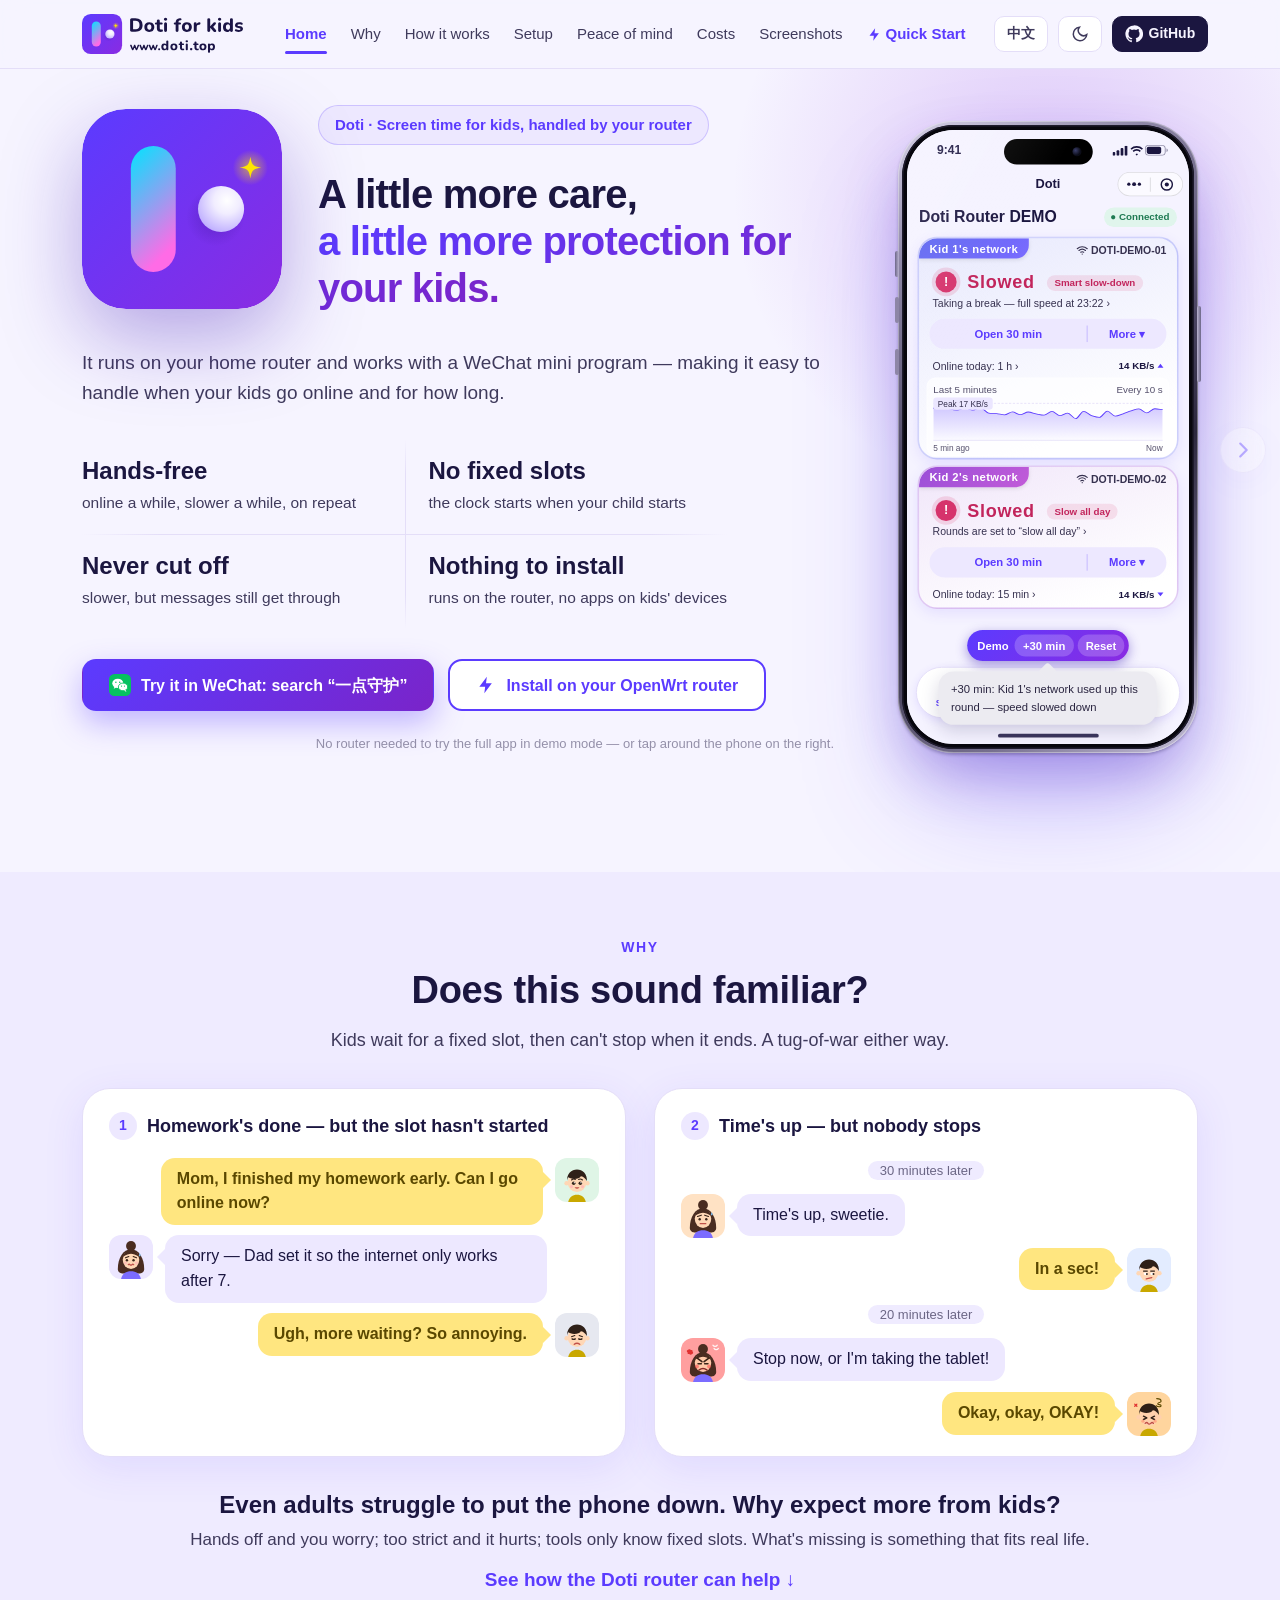
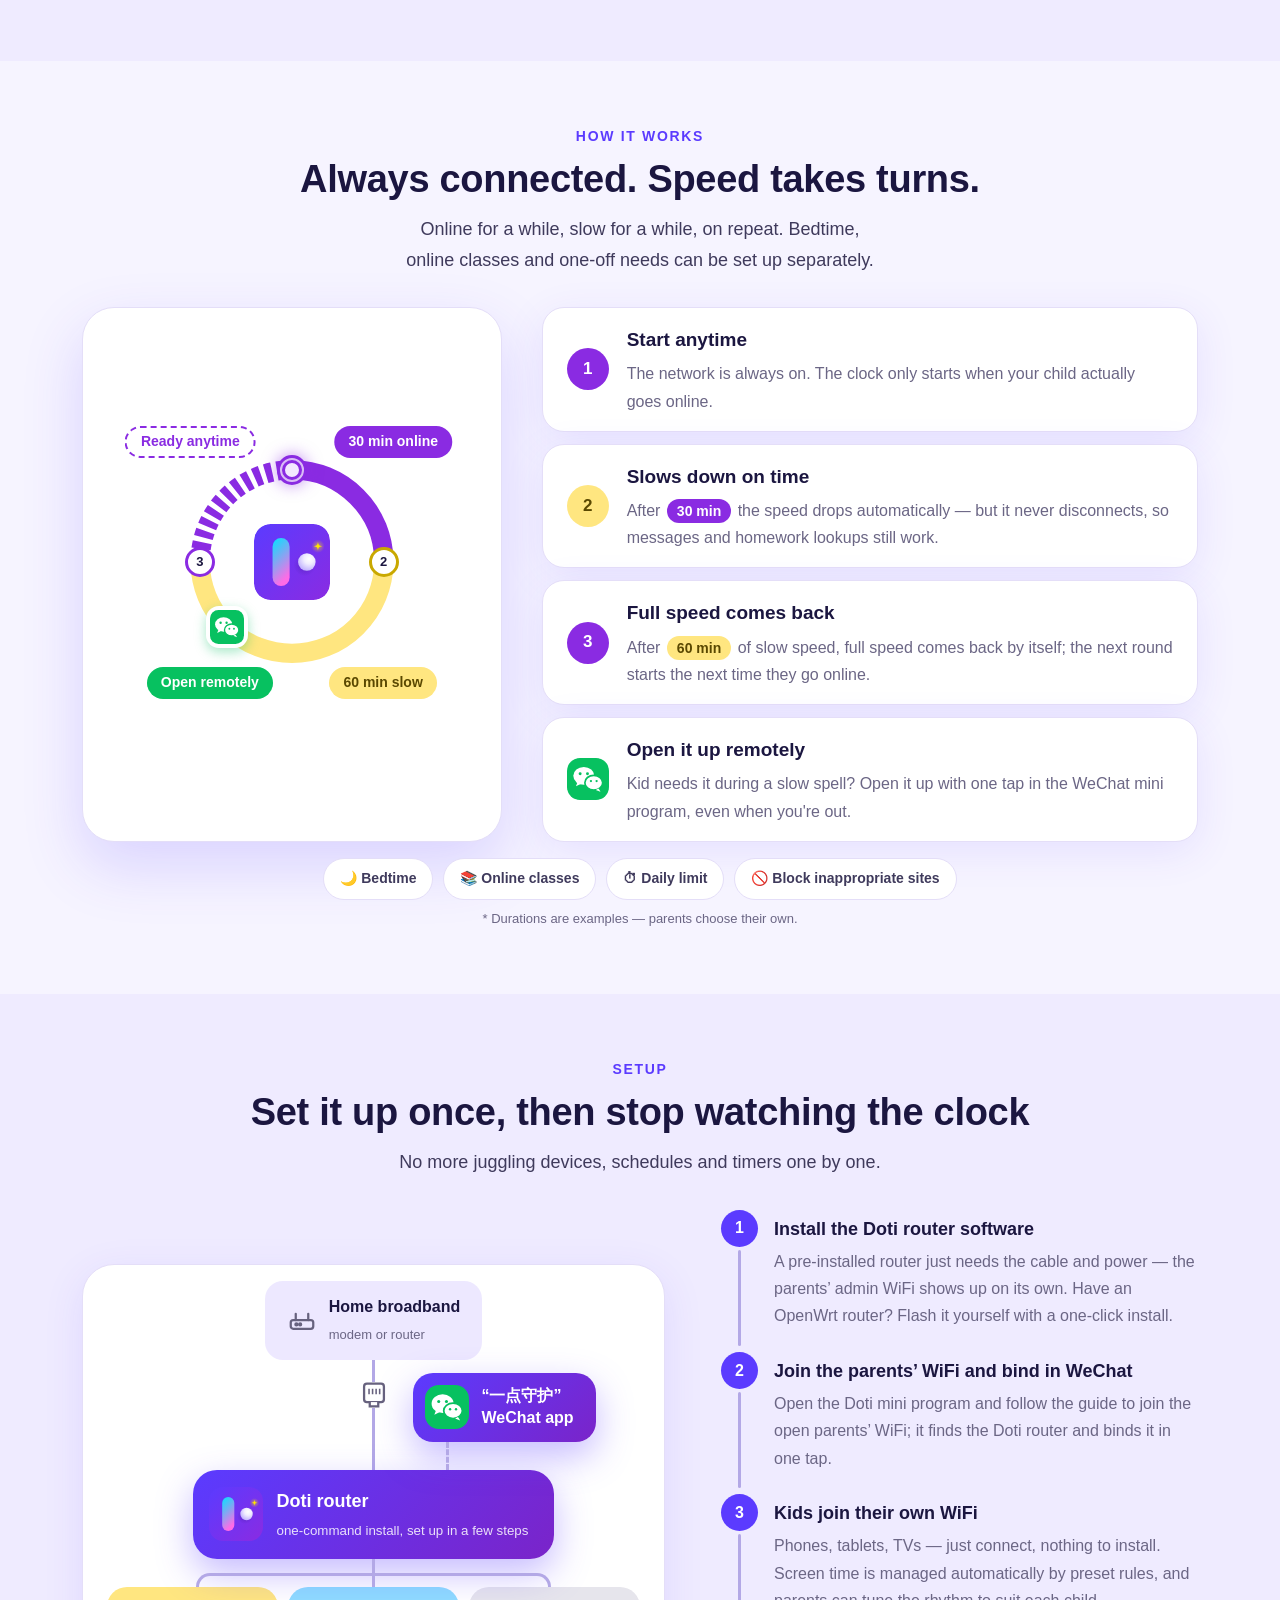
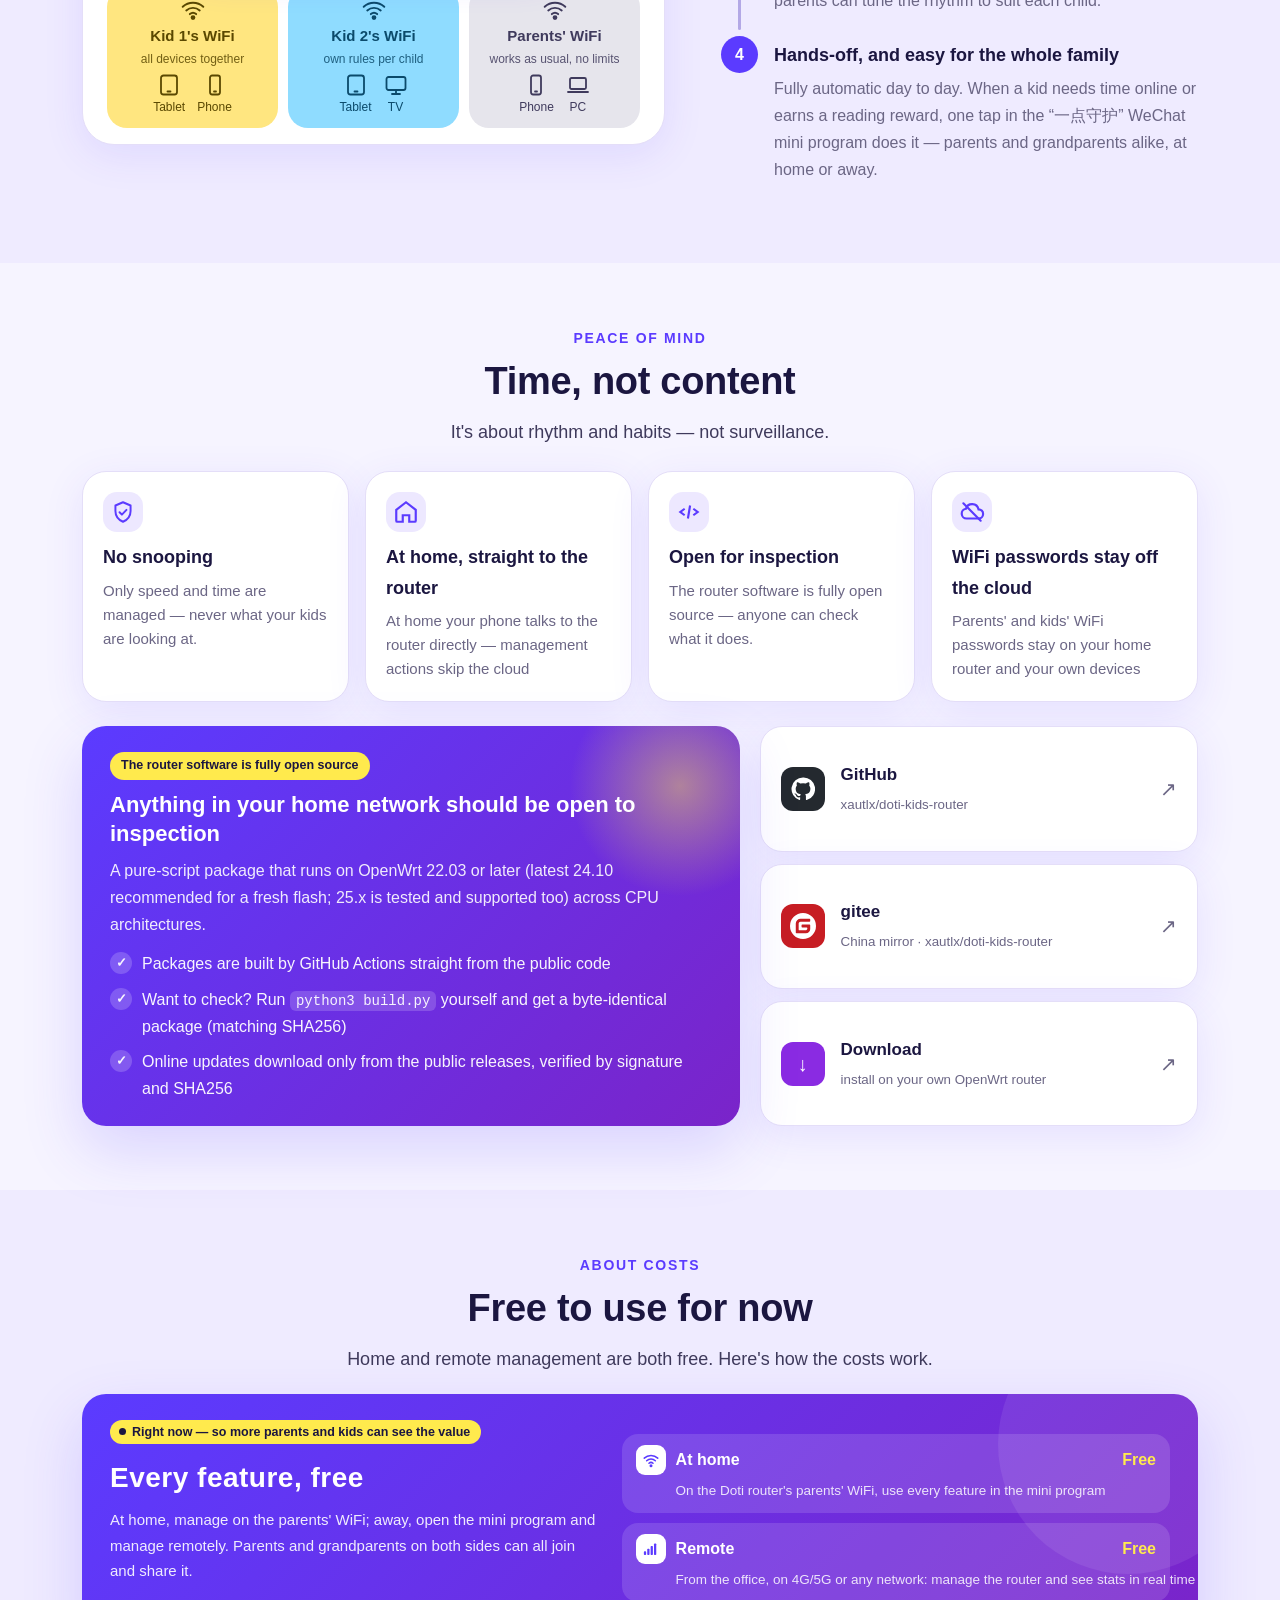
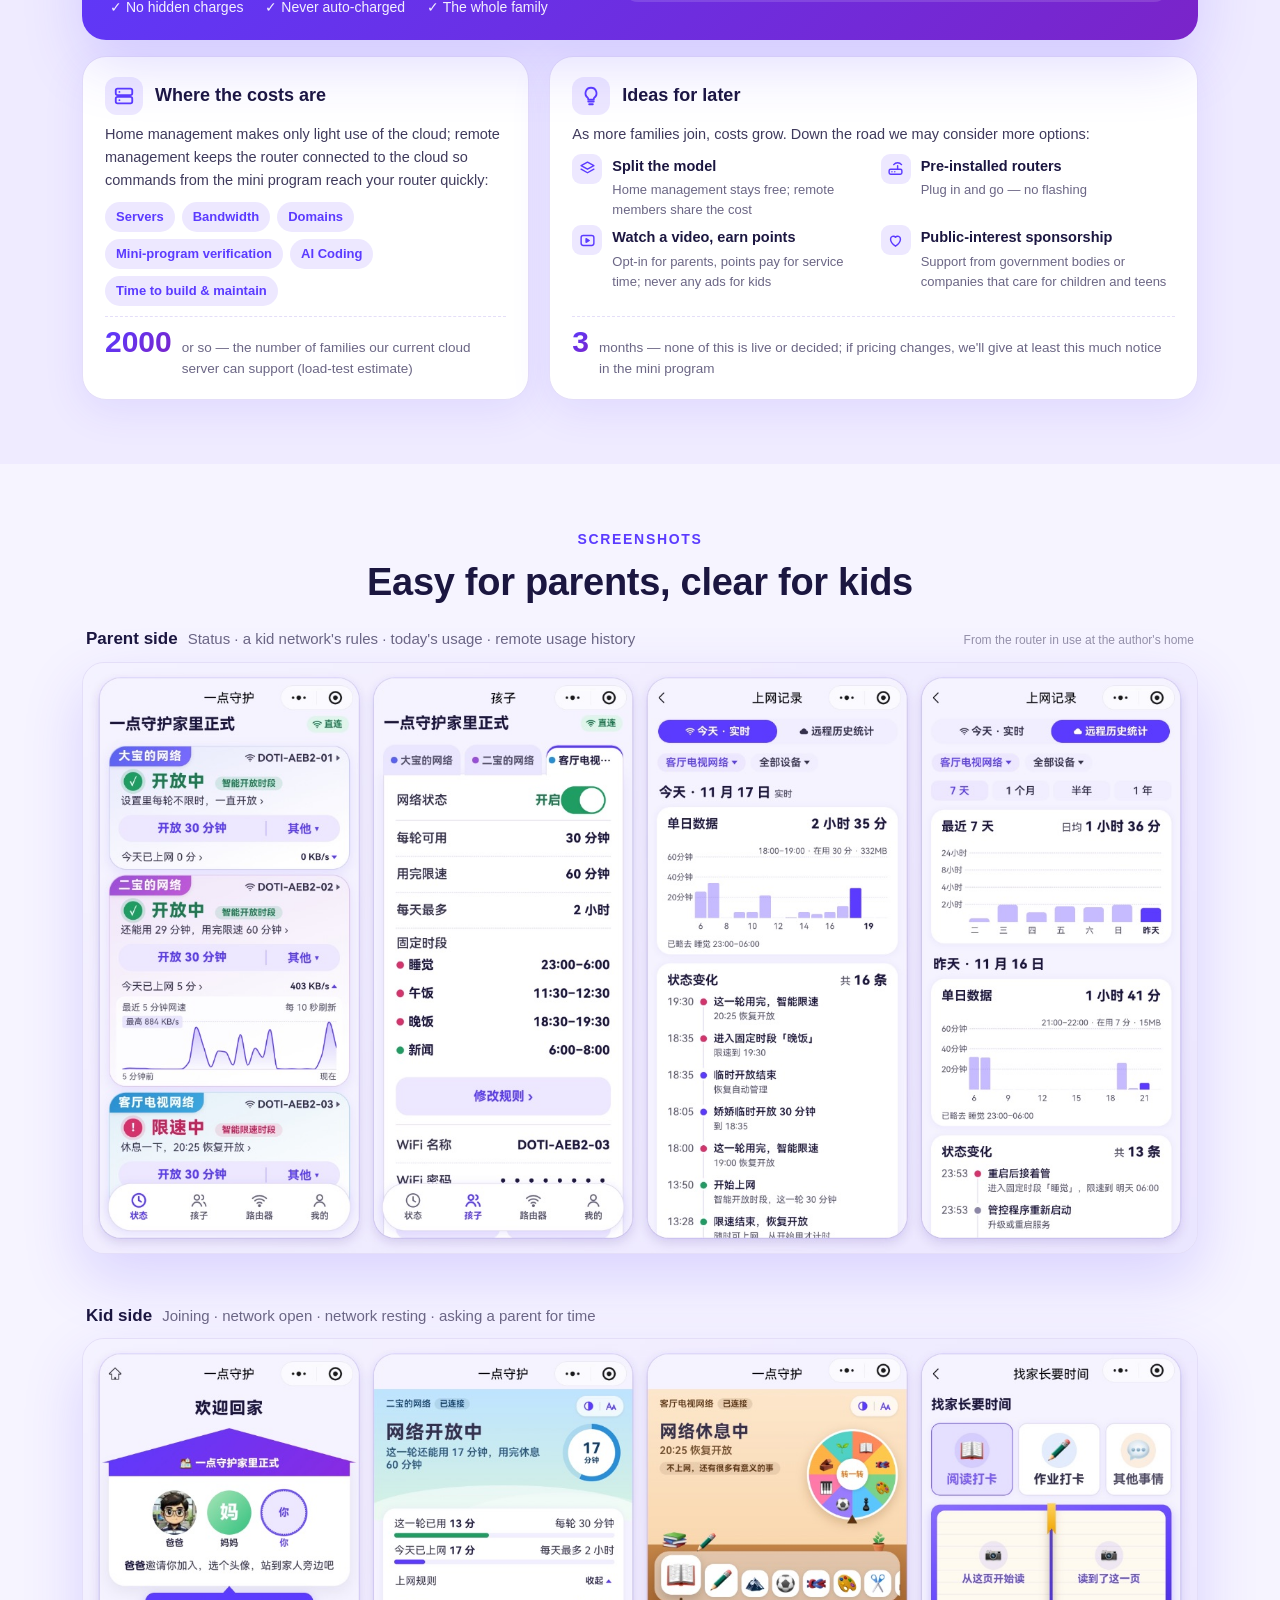
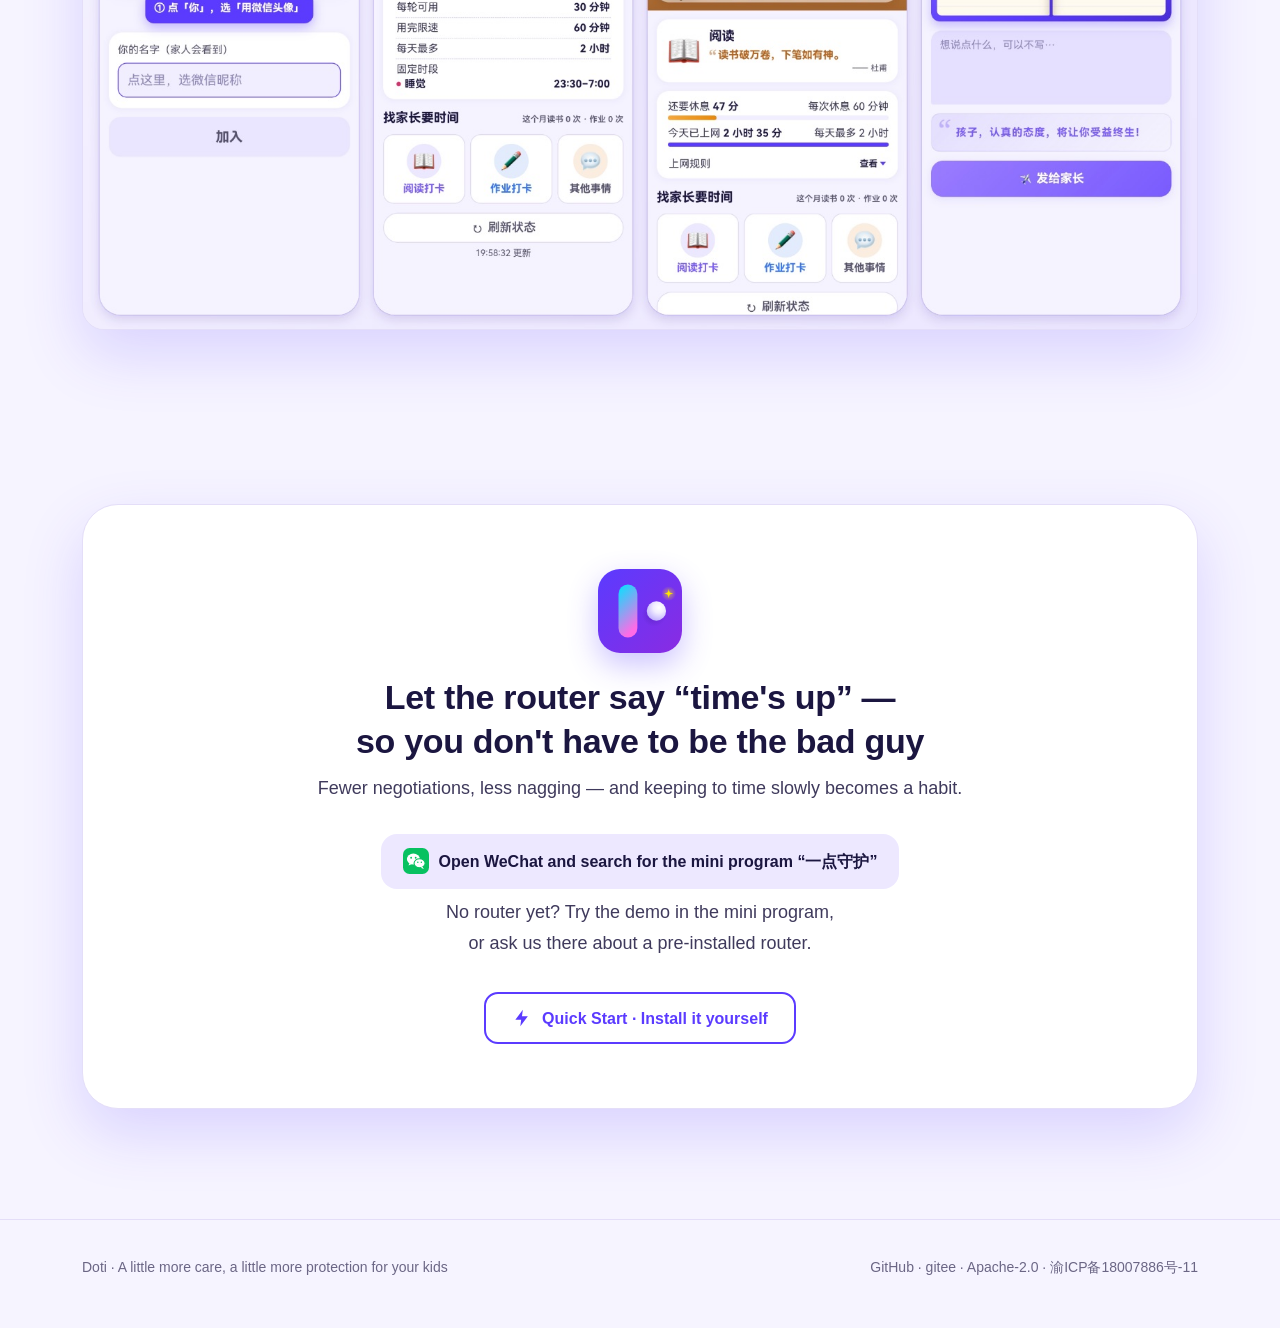
==== commit cce72e2f: "统计代码跳过 EdgeOne 截图预览域名" ====
--- a/doti-kids-router/index.html
+++ b/doti-kids-router/index.html
@@ -542,6 +542,8 @@
 <script>
 var _hmt = _hmt || [];
 (function() {
+  // EdgeOne 部署后截预览图的临时域名（*.edgeone.*）不计入统计
+  if (/(^|\.)edgeone\./.test(location.hostname)) return;
   var hm = document.createElement("script");
   hm.src = "https://hm.baidu.com/hm.js?88de0966ec072fe2c24bb42264bb8a0c";
   var s = document.getElementsByTagName("script")[0];
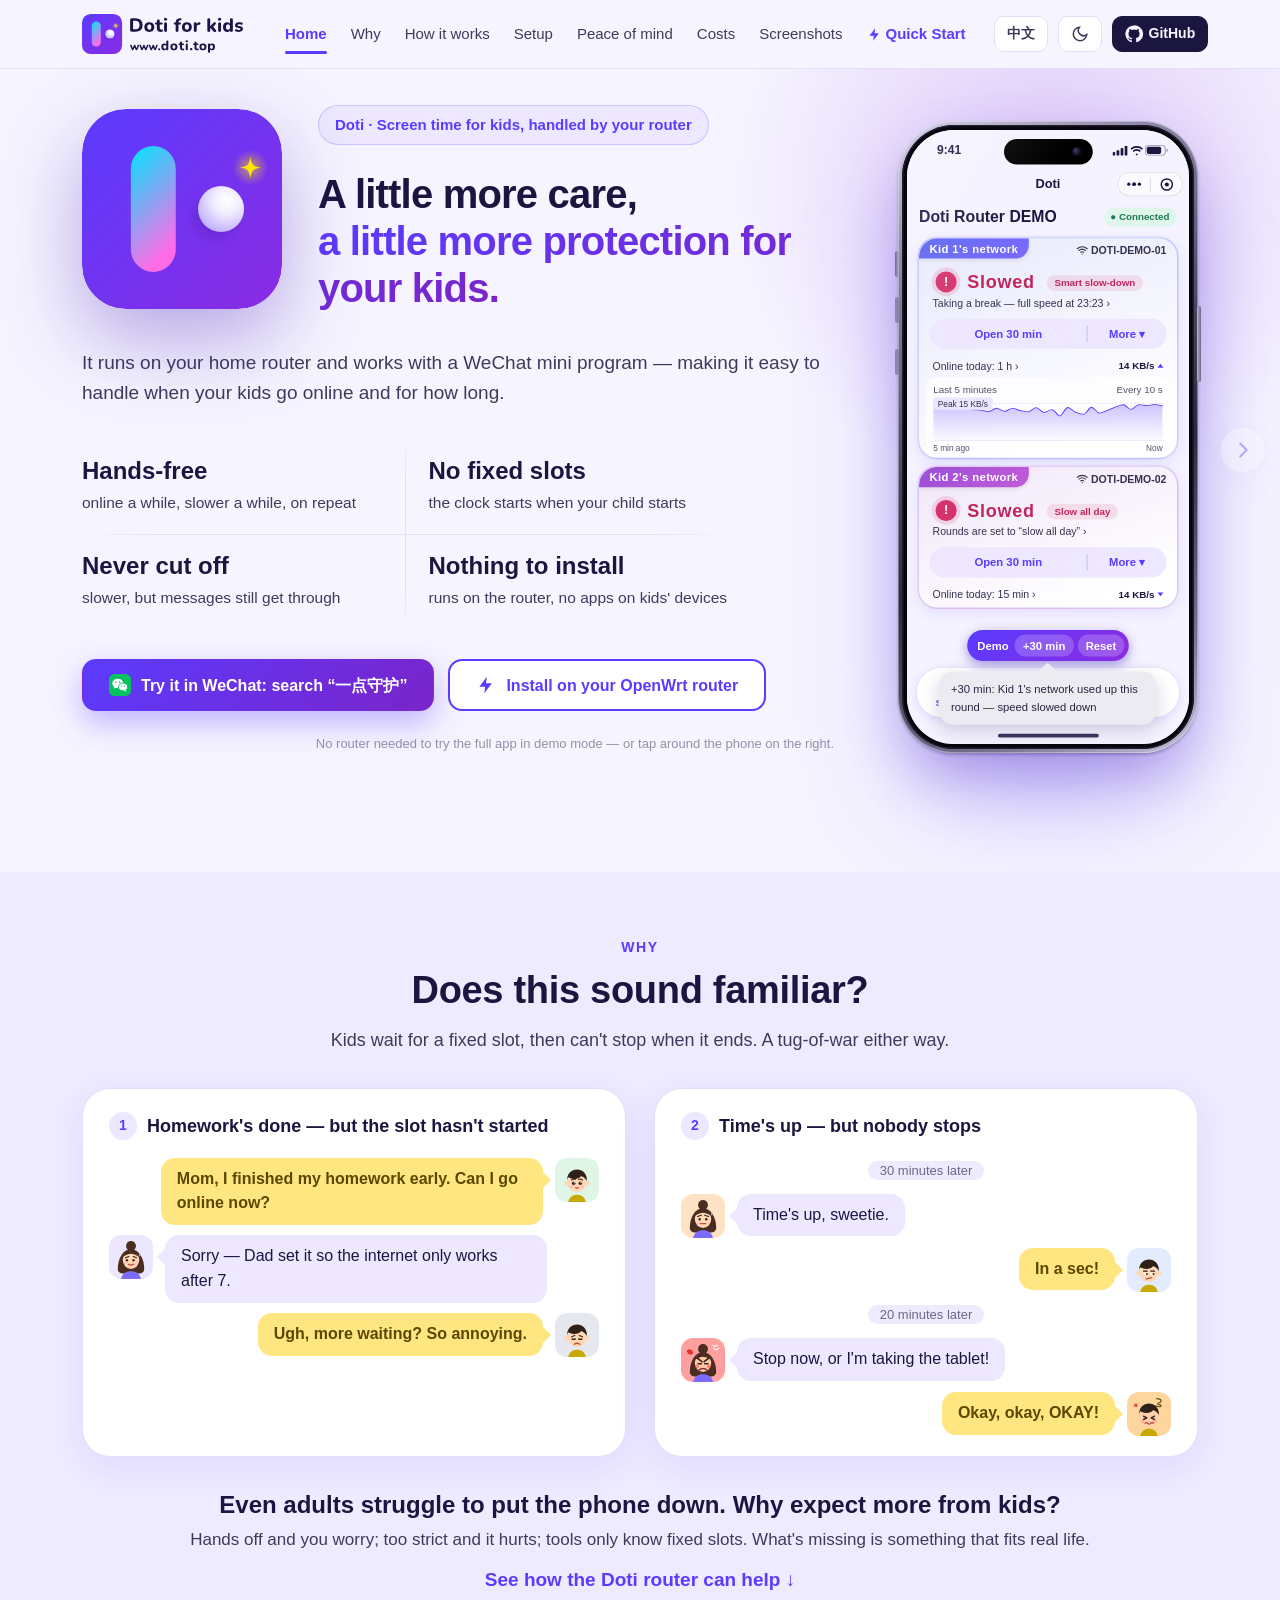
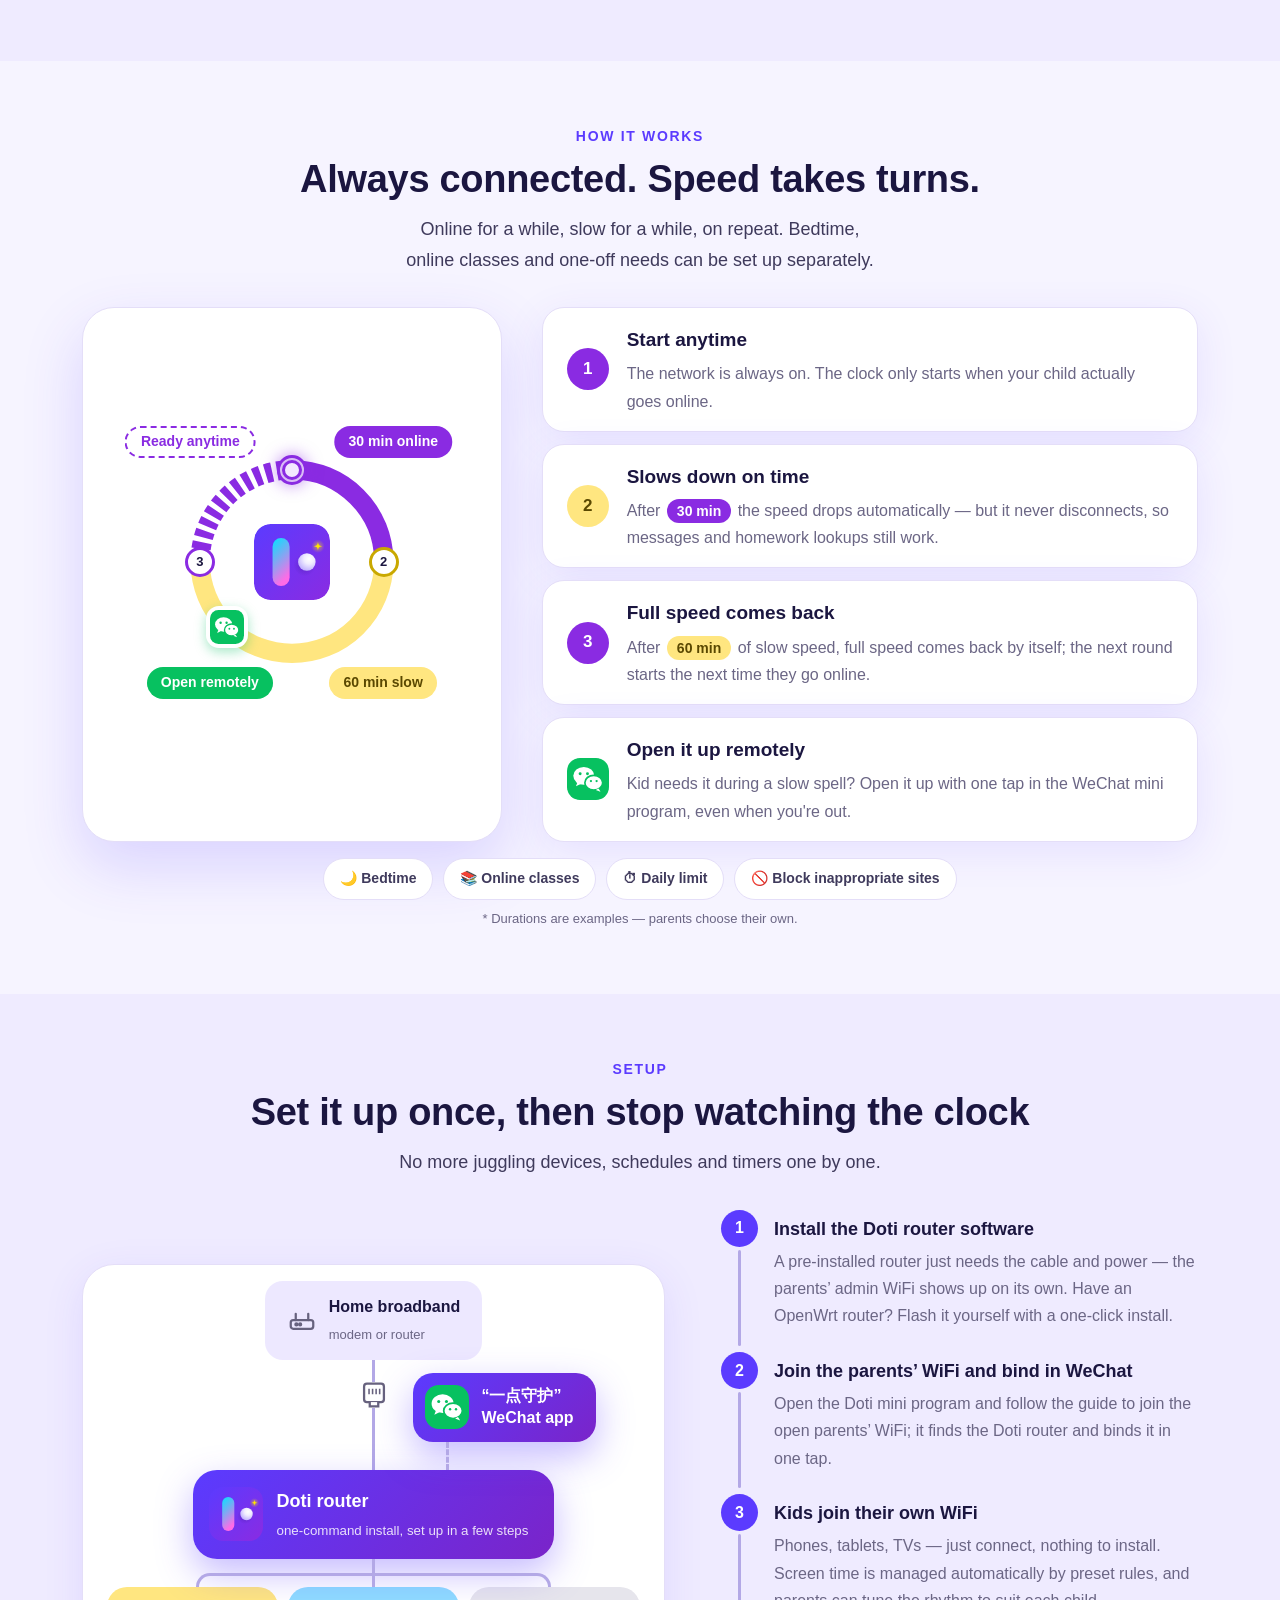
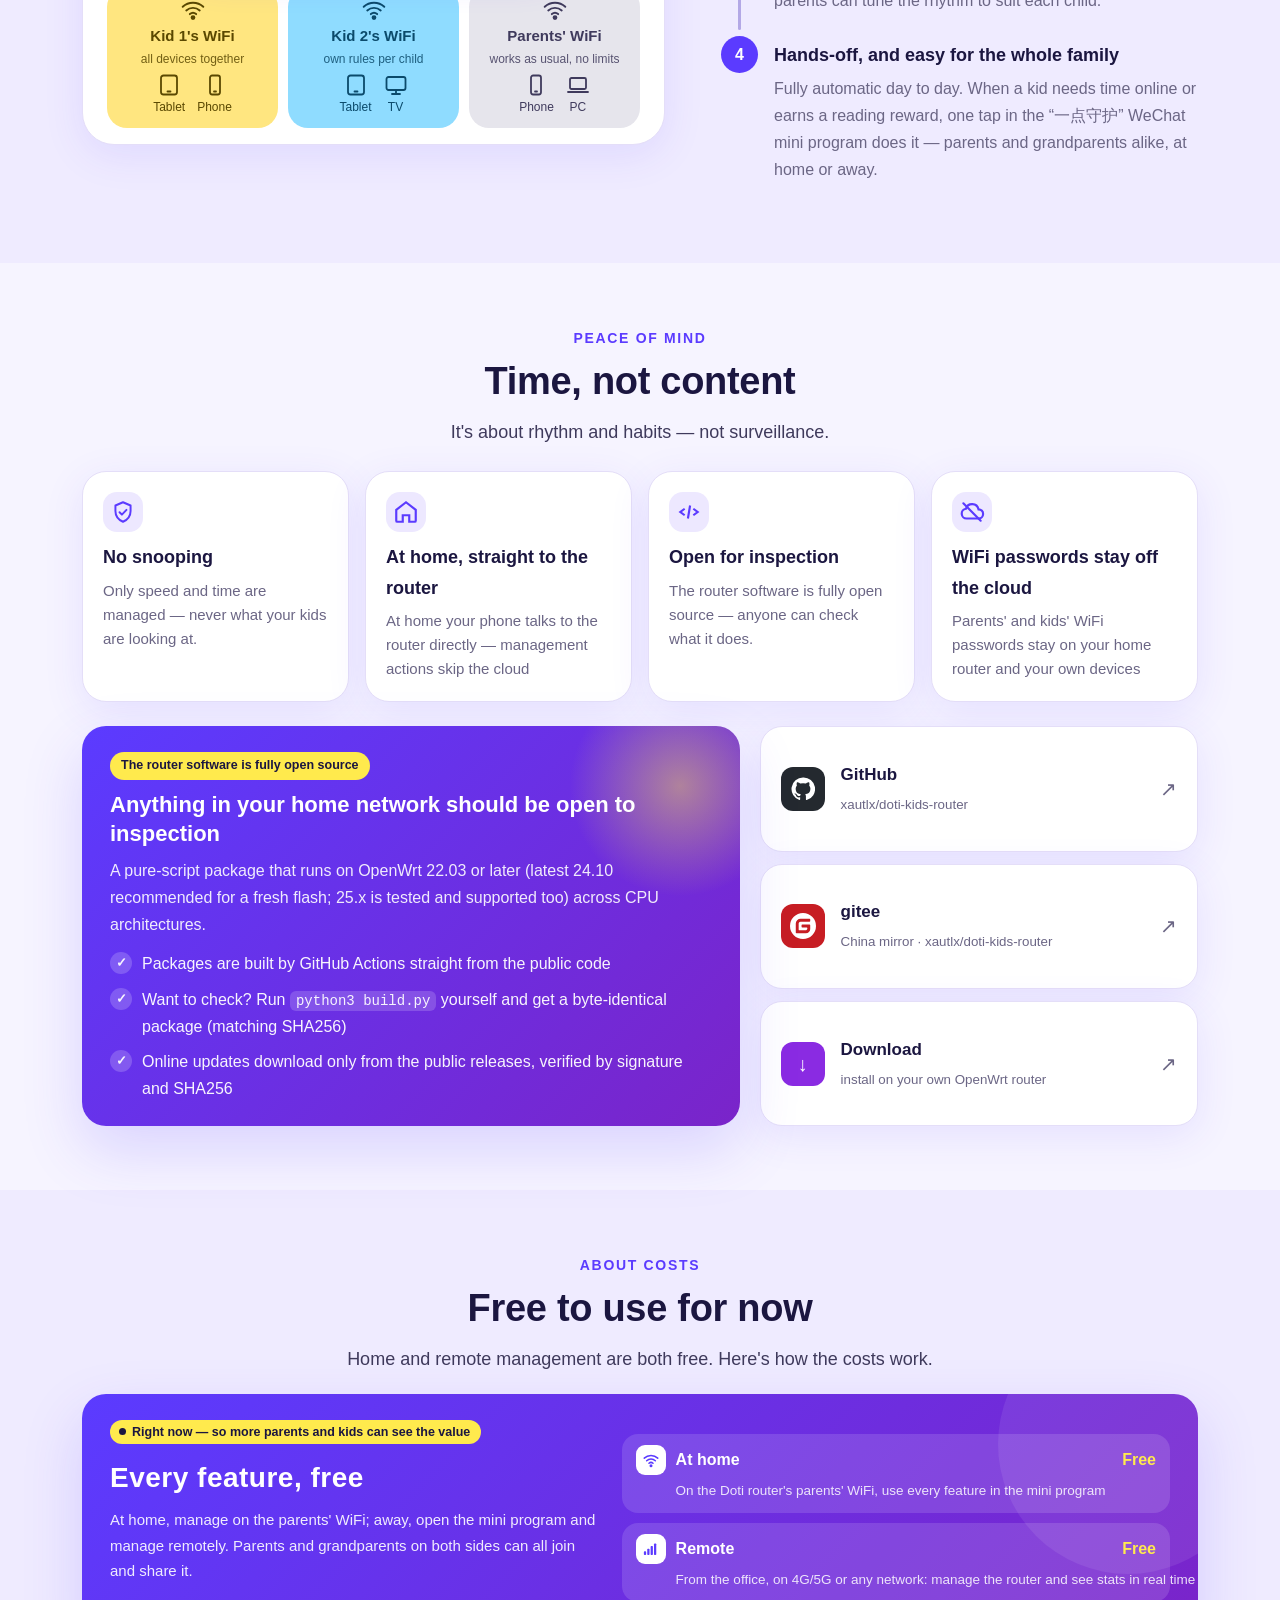
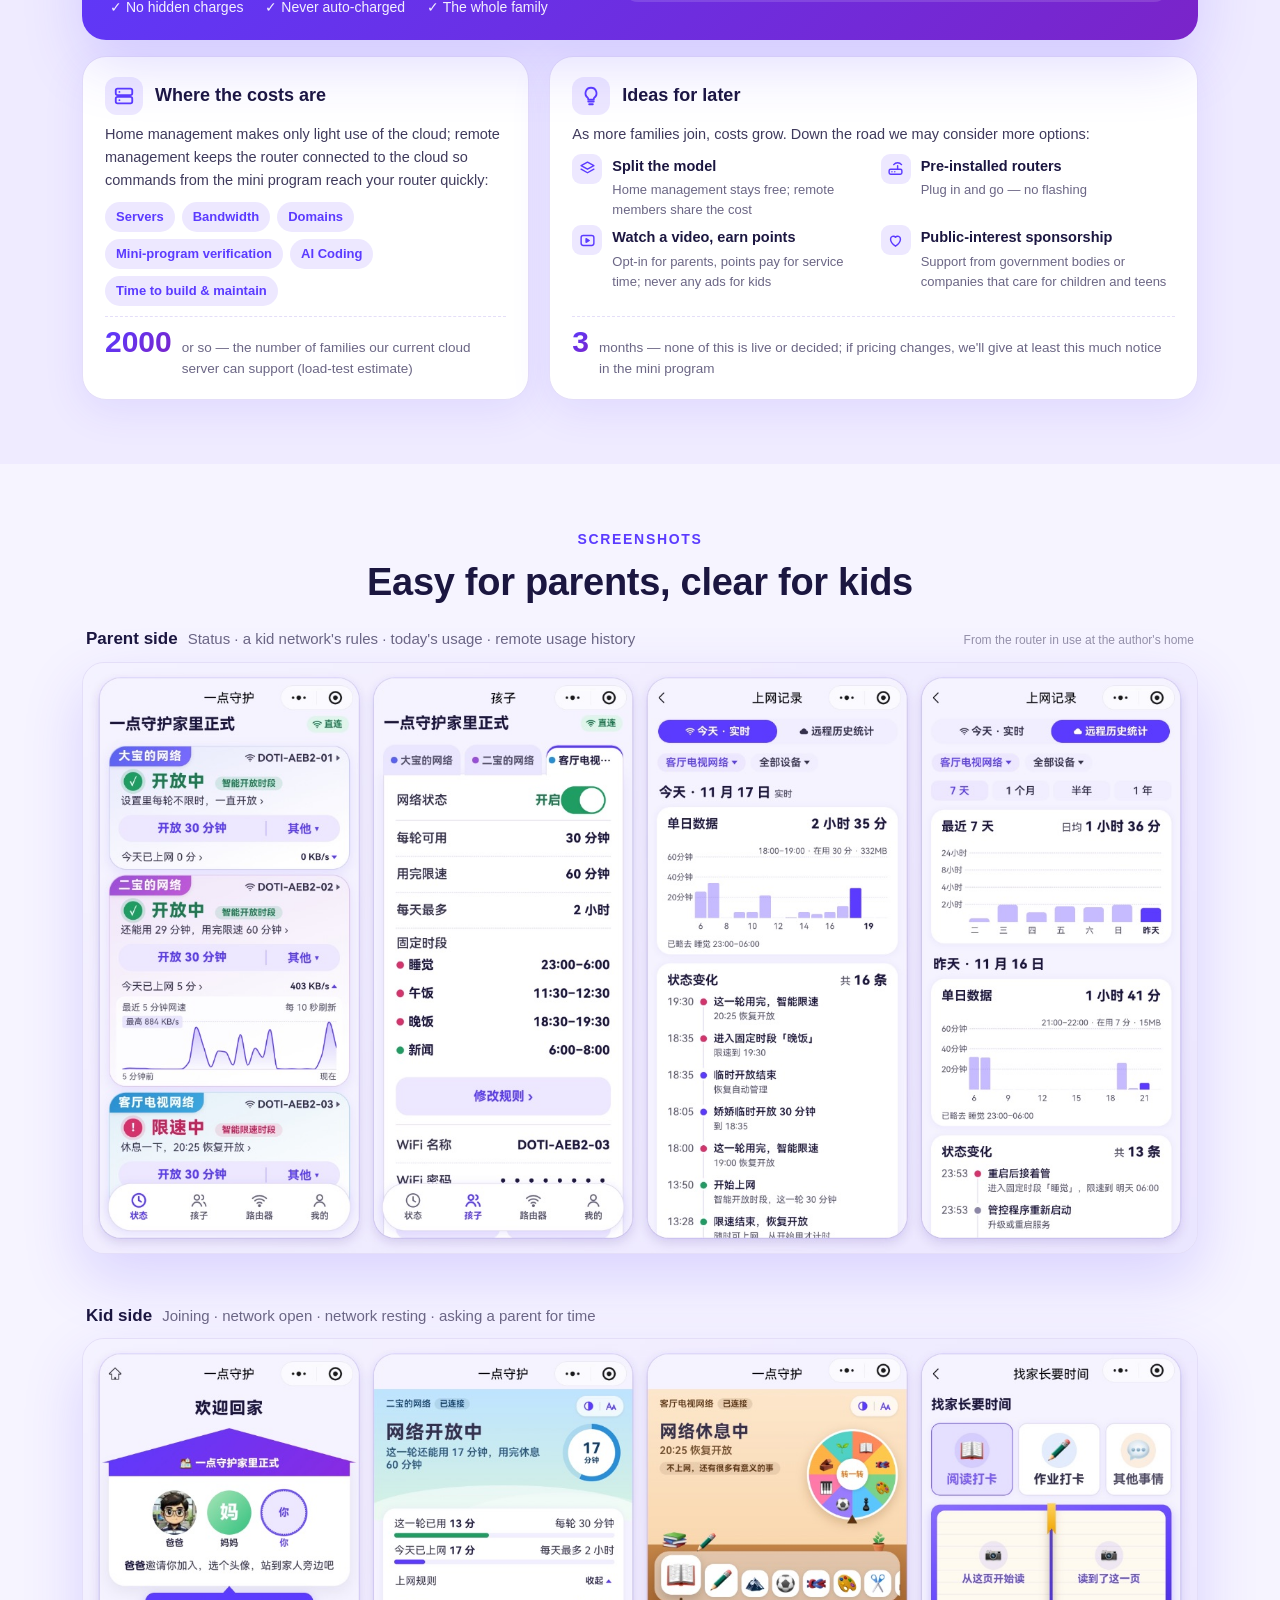
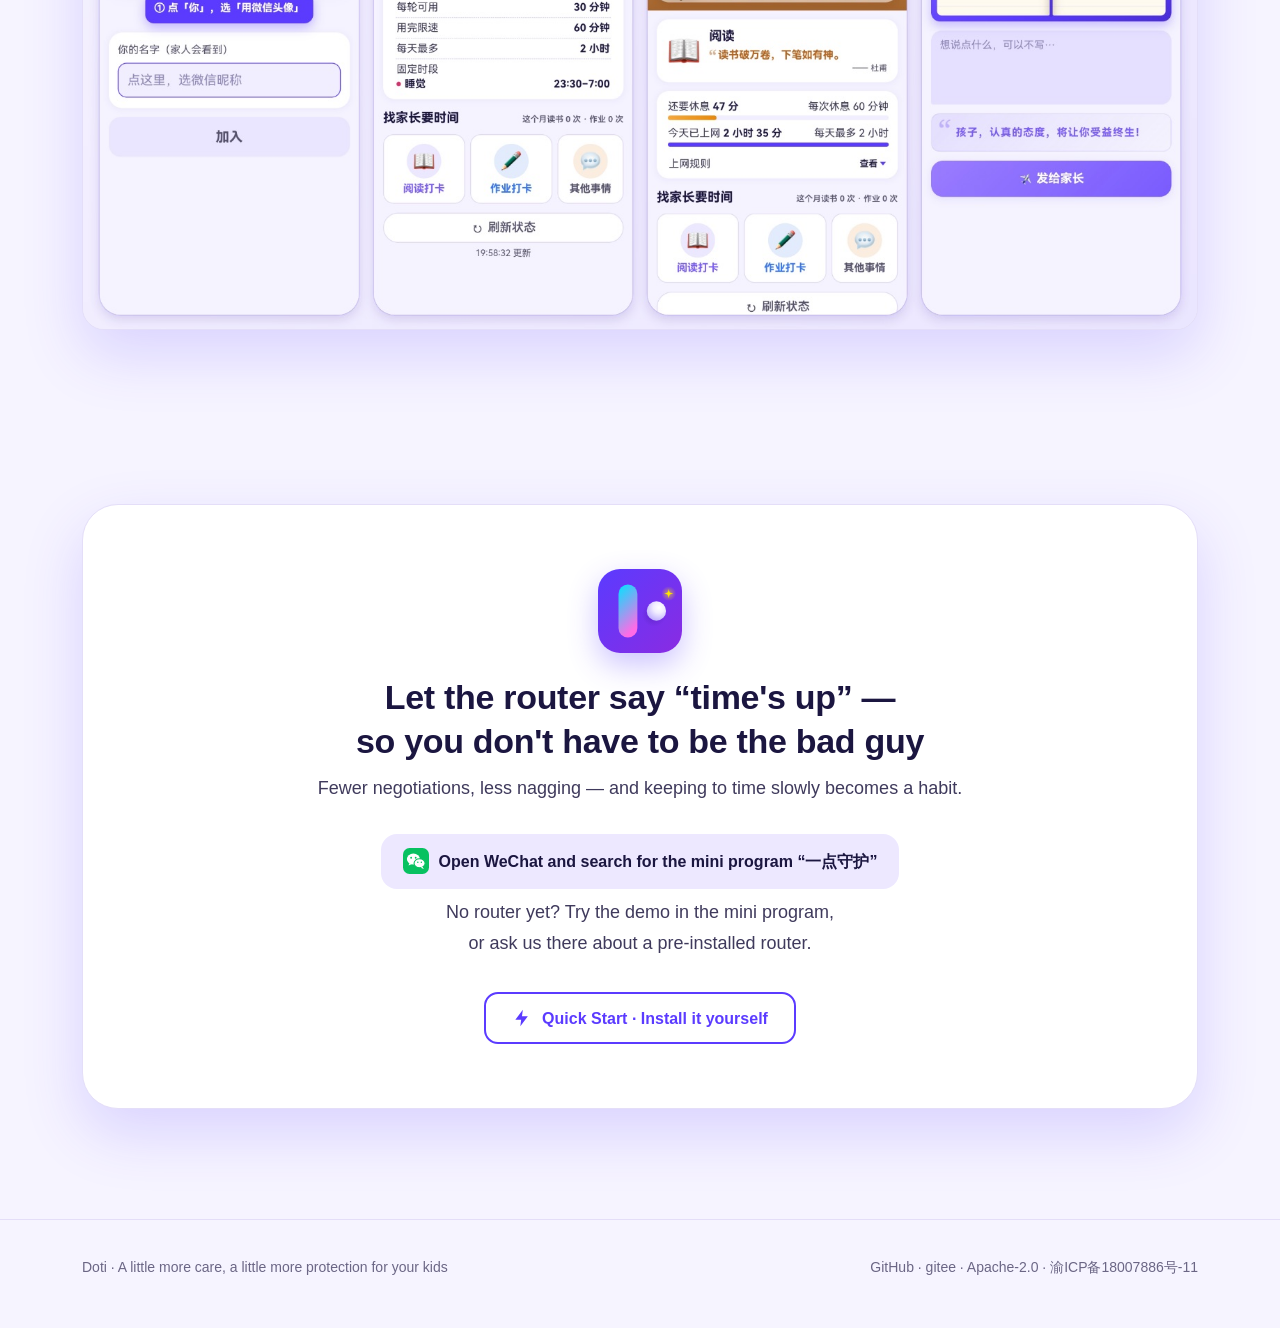
==== commit 626c454e: "更新项目主页：加 llms.txt，快速开始补充常见问题" ====
--- a/doti-kids-router/index.html
+++ b/doti-kids-router/index.html
@@ -4,8 +4,8 @@
 <meta charset="utf-8">
 <meta name="viewport" content="width=device-width, initial-scale=1">
 <title>一点守护 · 孩子上网时间管理 | 到点只限速不断网的家长控制路由器</title>
-<meta name="description" content="一点守护（Doti）是装在家里路由器上的孩子上网时间管理：孩子网络用一会儿、慢一会儿自动轮换，到点只限速不断网，家长在微信小程序里管理，孩子设备上什么都不用装。路由器程序开源，支持 OpenWrt 路由器。">
-<meta name="keywords" content="一点守护,孩子上网时间管理,儿童上网管理,家长控制,家长控制路由器,限制孩子上网时间,防沉迷,屏幕时间,网络限速,孩子WiFi,OpenWrt,开源路由器,微信小程序,Doti,parental control,screen time,kids WiFi,router">
+<meta name="description" content="一点守护（Doti）是装在家里路由器上的孩子上网时间管理插件：不用等固定时段，孩子开始用才计时，用一会儿、慢一会儿自动轮换，到点只限速不断网，家长在微信小程序里管理，孩子设备上什么都不用装。路由器程序开源，支持 OpenWrt 路由器。">
+<meta name="keywords" content="一点守护,孩子上网时间管理,儿童上网管理,家长控制,家长控制路由器,限制孩子上网时间,路由器管孩子上网,OpenWrt家长控制插件,OpenWrt插件,防沉迷,屏幕时间,网络限速,孩子WiFi,OpenWrt,开源路由器,微信小程序,Doti,parental control,screen time,kids WiFi,router">
 <meta name="author" content="一点守护">
 <meta name="robots" content="index,follow">
 <meta name="theme-color" content="#5b3bff">
@@ -34,16 +34,44 @@
   "@context": "https://schema.org",
   "@type": "SoftwareApplication",
   "name": "一点守护",
-  "alternateName": ["Doti", "一点守护·孩子上网时间管理"],
-  "description": "装在家里路由器上的孩子上网时间管理：到点只限速不断网，家长在微信小程序里管理，孩子设备上什么都不用装。",
+  "alternateName": [
+    "Doti",
+    "Doti for kids",
+    "一点守护·孩子上网时间管理"
+  ],
+  "description": "装在 OpenWrt 路由器上的孩子上网时间管理插件：不用等固定时段，孩子开始用才计时，用满一轮自动限速、歇够自动恢复；到点只限速不断网。家长在微信小程序「一点守护」里管理，在家、在外面都能管，孩子设备上什么都不用装。",
   "applicationCategory": "UtilitiesApplication",
+  "applicationSubCategory": "Parental control",
   "operatingSystem": "OpenWrt 22.03+",
+  "softwareVersion": "2.1.0",
   "url": "https://doti.top/",
   "image": "https://doti.top/assets/og.jpg",
-  "license": "https://www.gnu.org/licenses/gpl-3.0.html",
+  "downloadUrl": "https://doti.top/quick-start.html",
+  "installUrl": "https://doti.top/quick-start.html",
+  "featureList": [
+    "不用等固定时段：孩子开始用才计时，用一会儿、慢一会儿自动轮换",
+    "到点只限速不断网：消息、查资料照常能用",
+    "按孩子管，不按设备管：一个孩子的几台设备时长算在一起",
+    "最多三个孩子 WiFi，各用各的规则；家长 WiFi 不受限",
+    "固定时段：睡觉、吃饭、网课时段单独安排",
+    "每天最多时长",
+    "网站屏蔽：成人、赌博、诈骗始终屏蔽；游戏、短视频和直播、影视可选",
+    "微信小程序管理，在家直连路由器，不在家经云端远程管理",
+    "全家一起管：爷爷奶奶点一下邀请就能一起管",
+    "孩子拍照打卡找家长要时间",
+    "只管时间，不看内容：不记录孩子访问了哪些网站"
+  ],
+  "license": "https://www.apache.org/licenses/LICENSE-2.0",
   "isAccessibleForFree": true,
-  "offers": { "@type": "Offer", "price": "0", "priceCurrency": "CNY" },
-  "sameAs": ["https://github.com/xautlx/doti-kids-router", "https://gitee.com/xautlx/doti-kids-router"]
+  "offers": {
+    "@type": "Offer",
+    "price": "0",
+    "priceCurrency": "CNY"
+  },
+  "sameAs": [
+    "https://github.com/xautlx/doti-kids-router",
+    "https://gitee.com/xautlx/doti-kids-router"
+  ]
 }
 </script>
 <style>
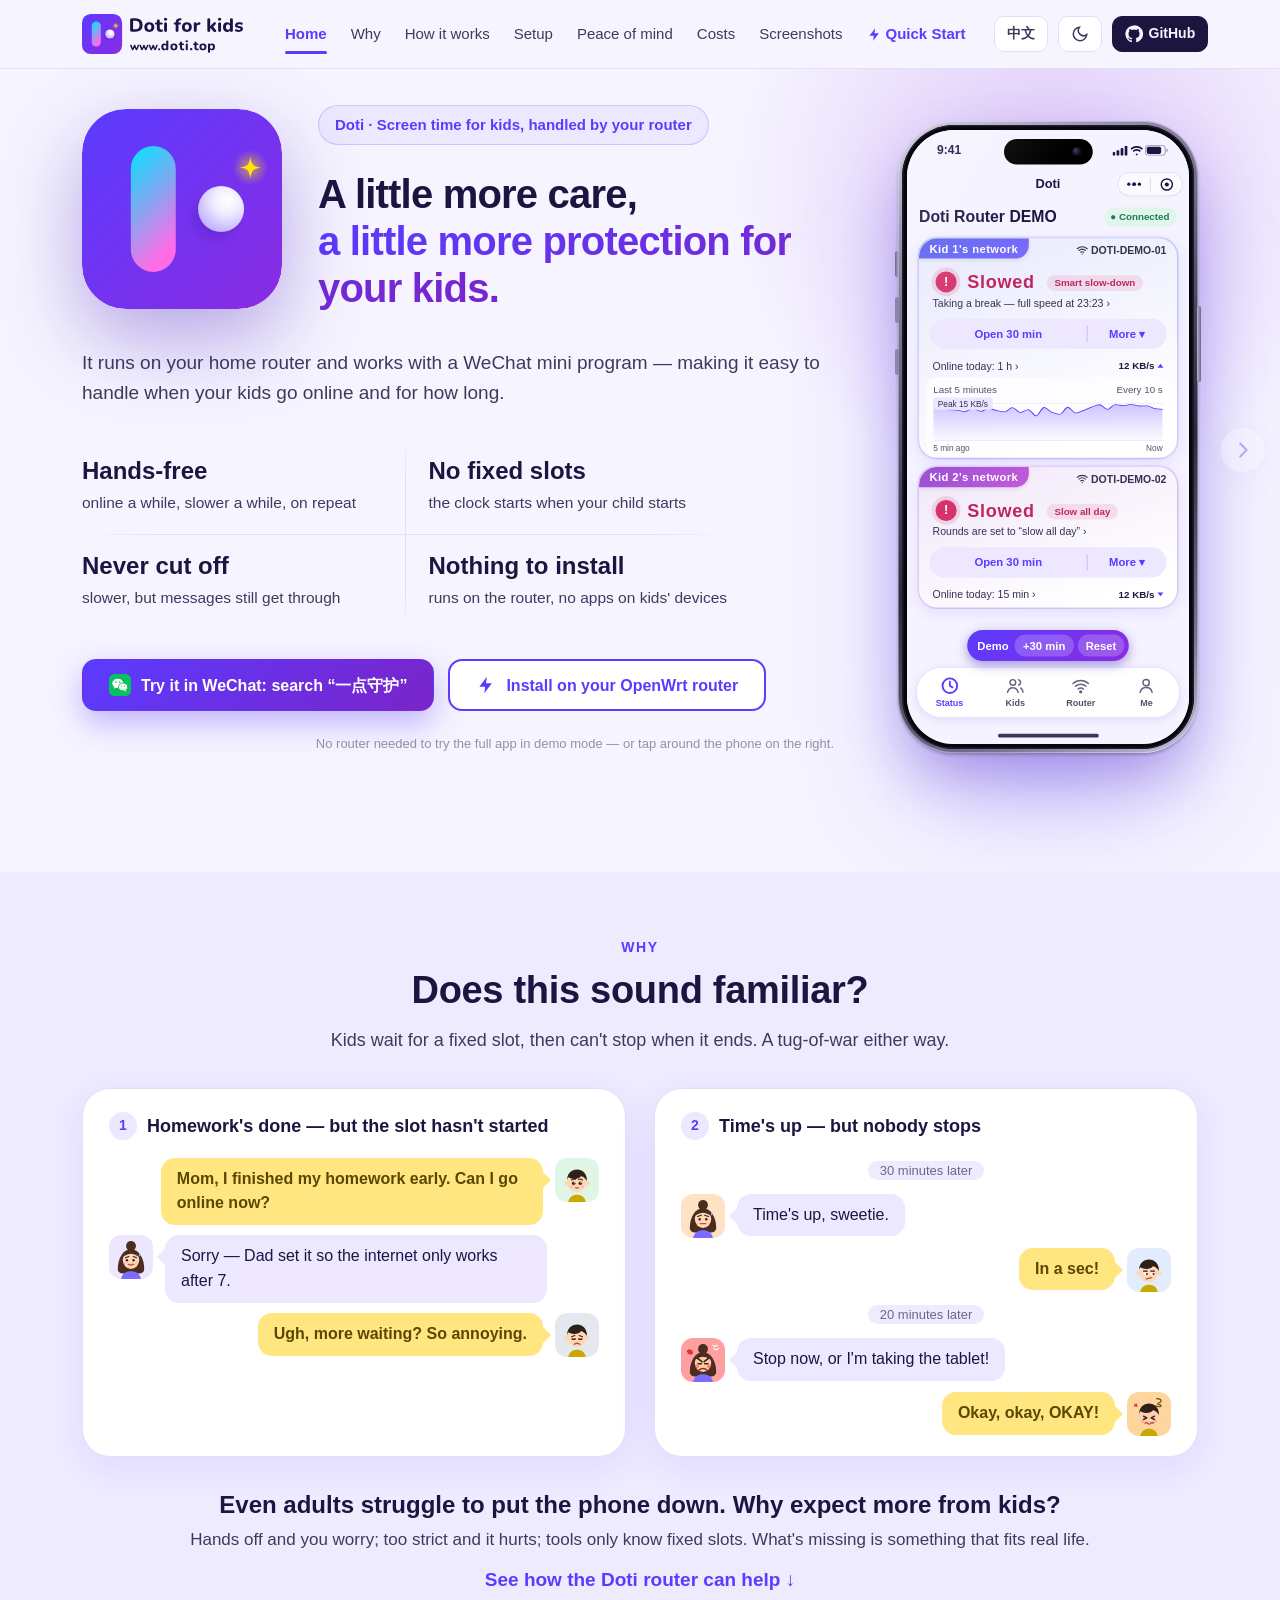
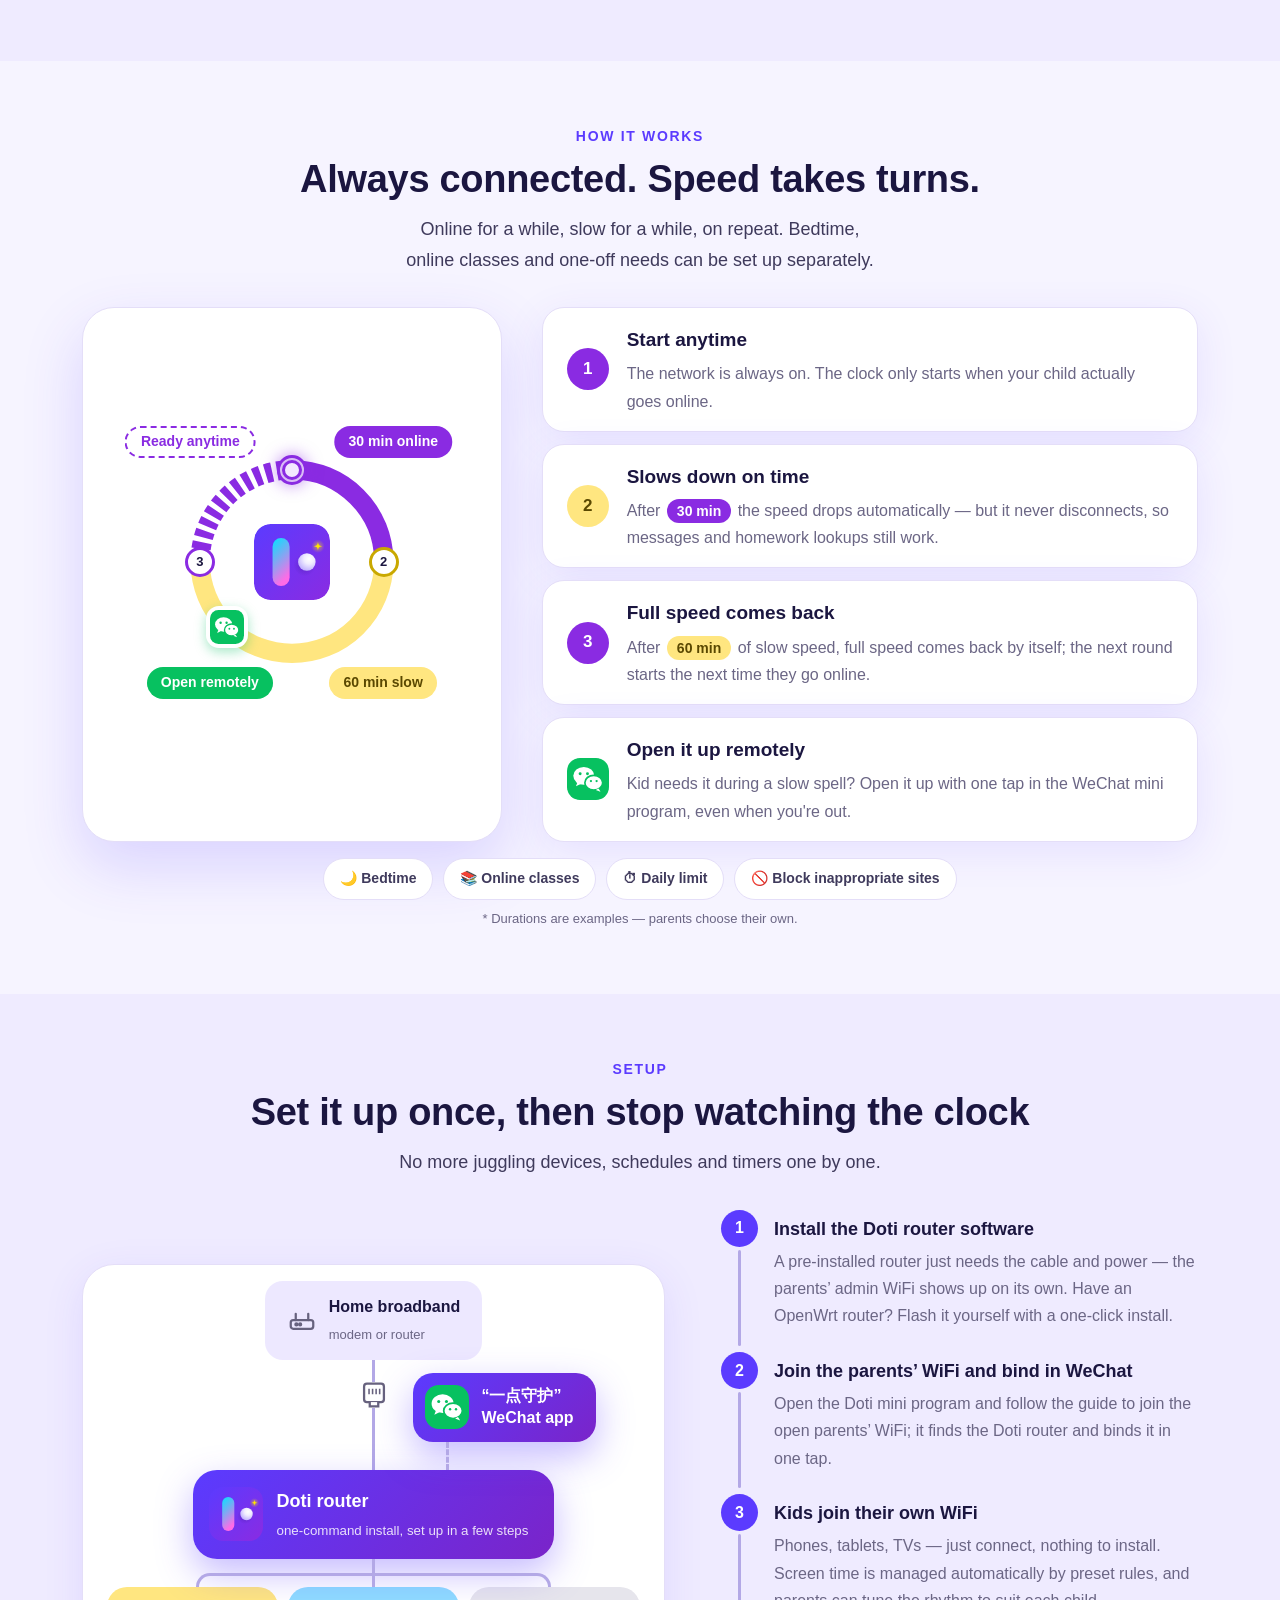
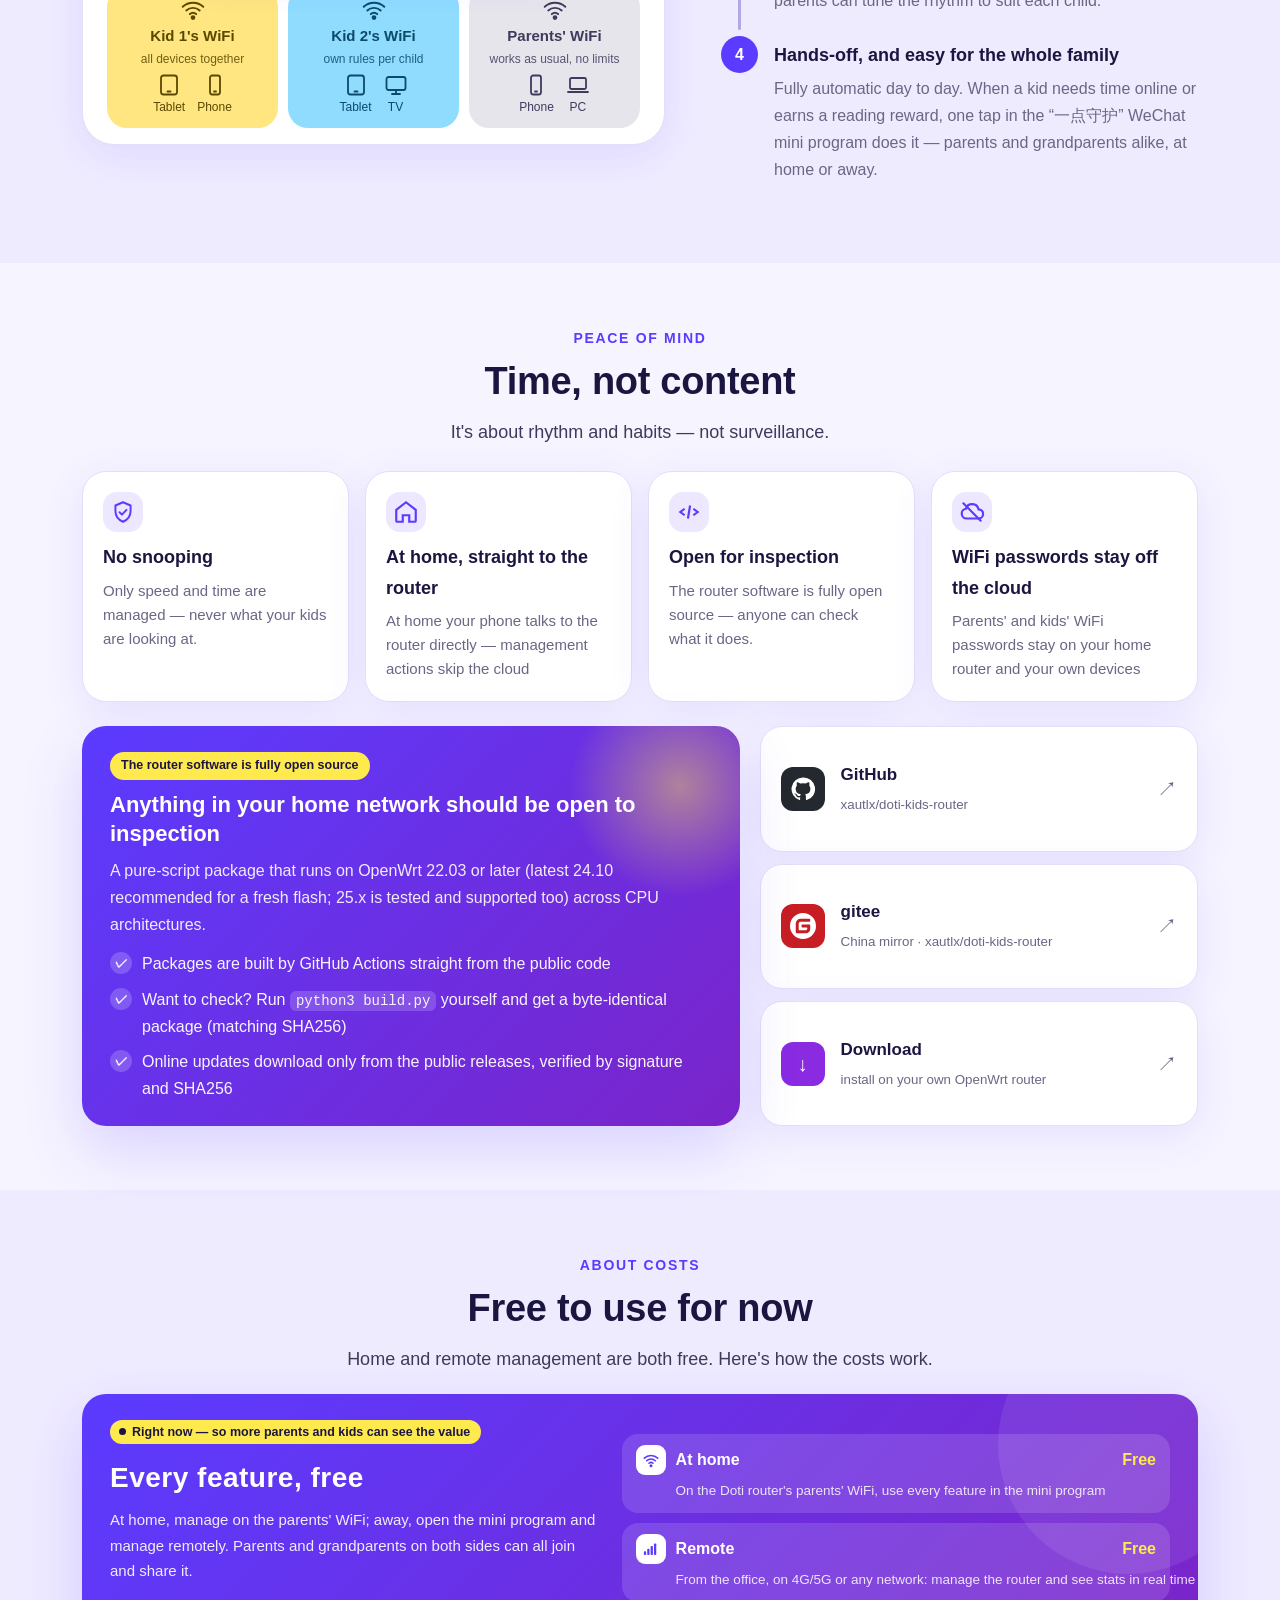
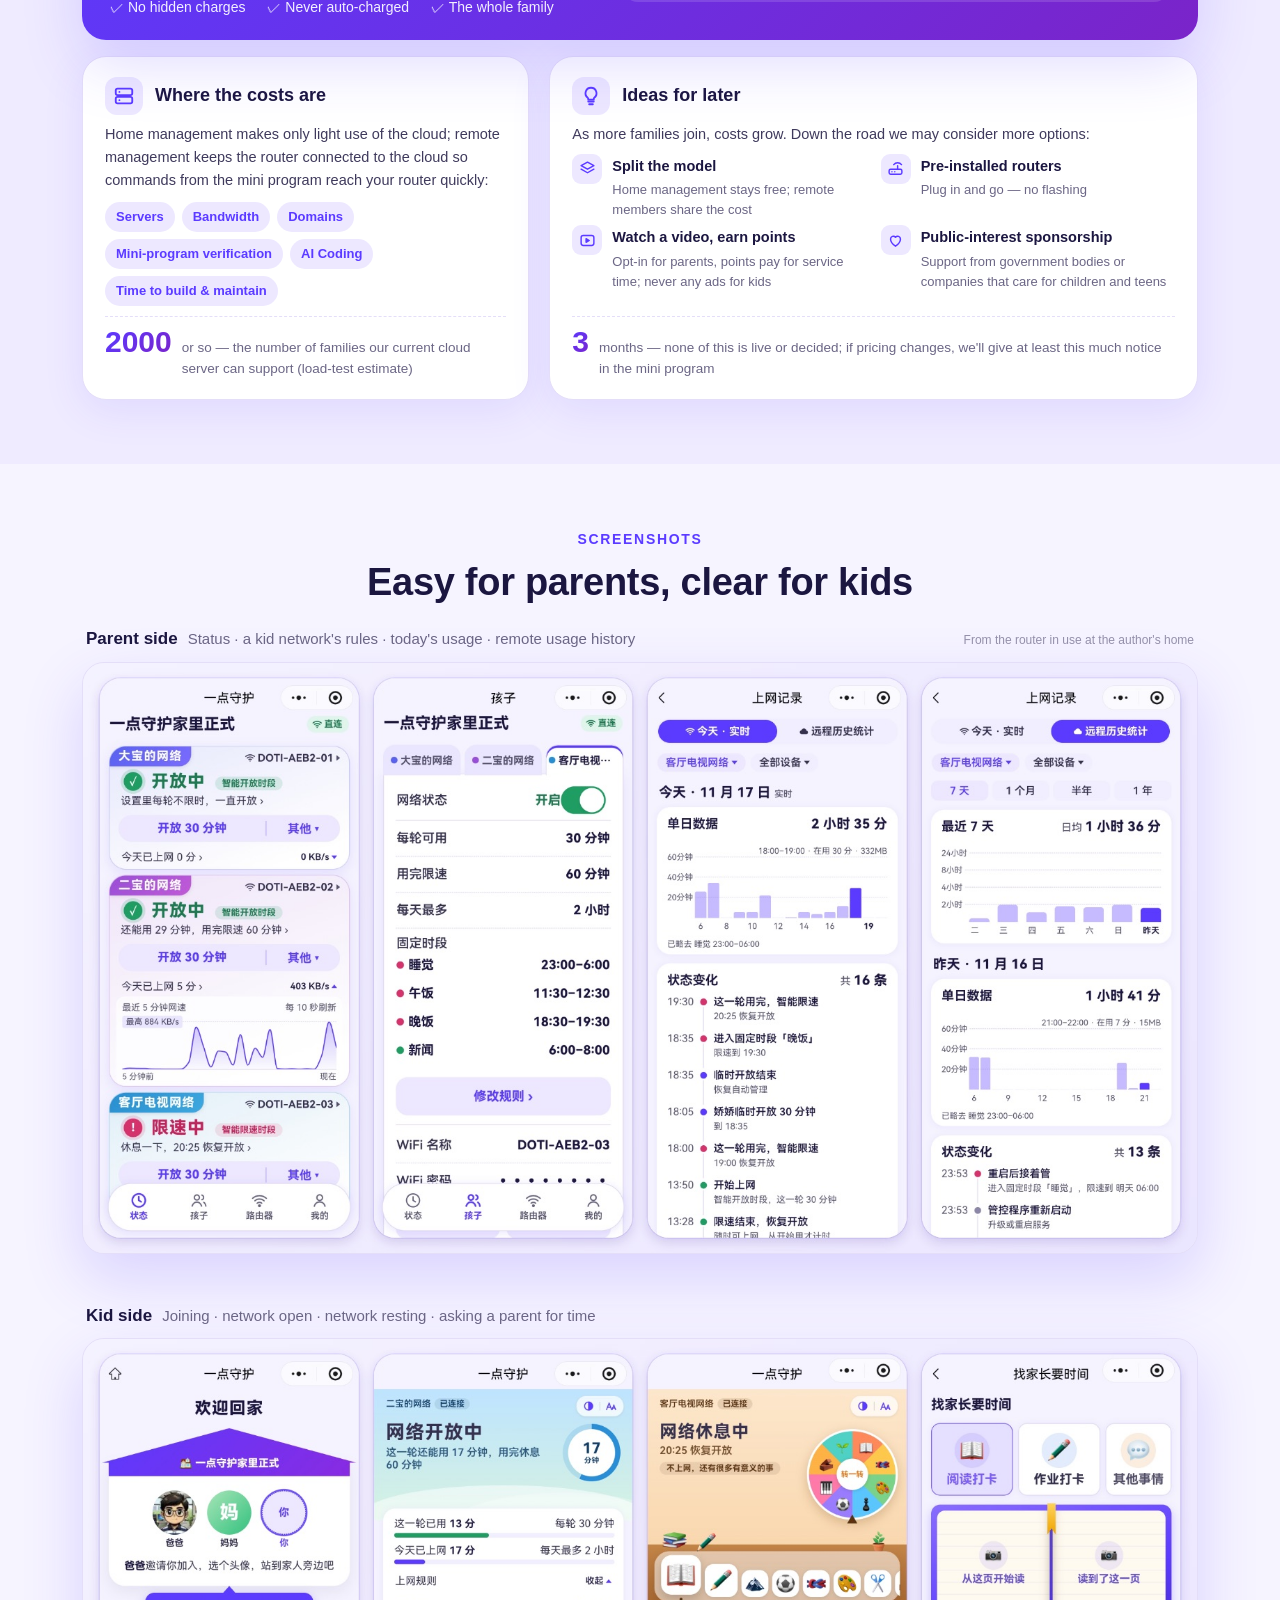
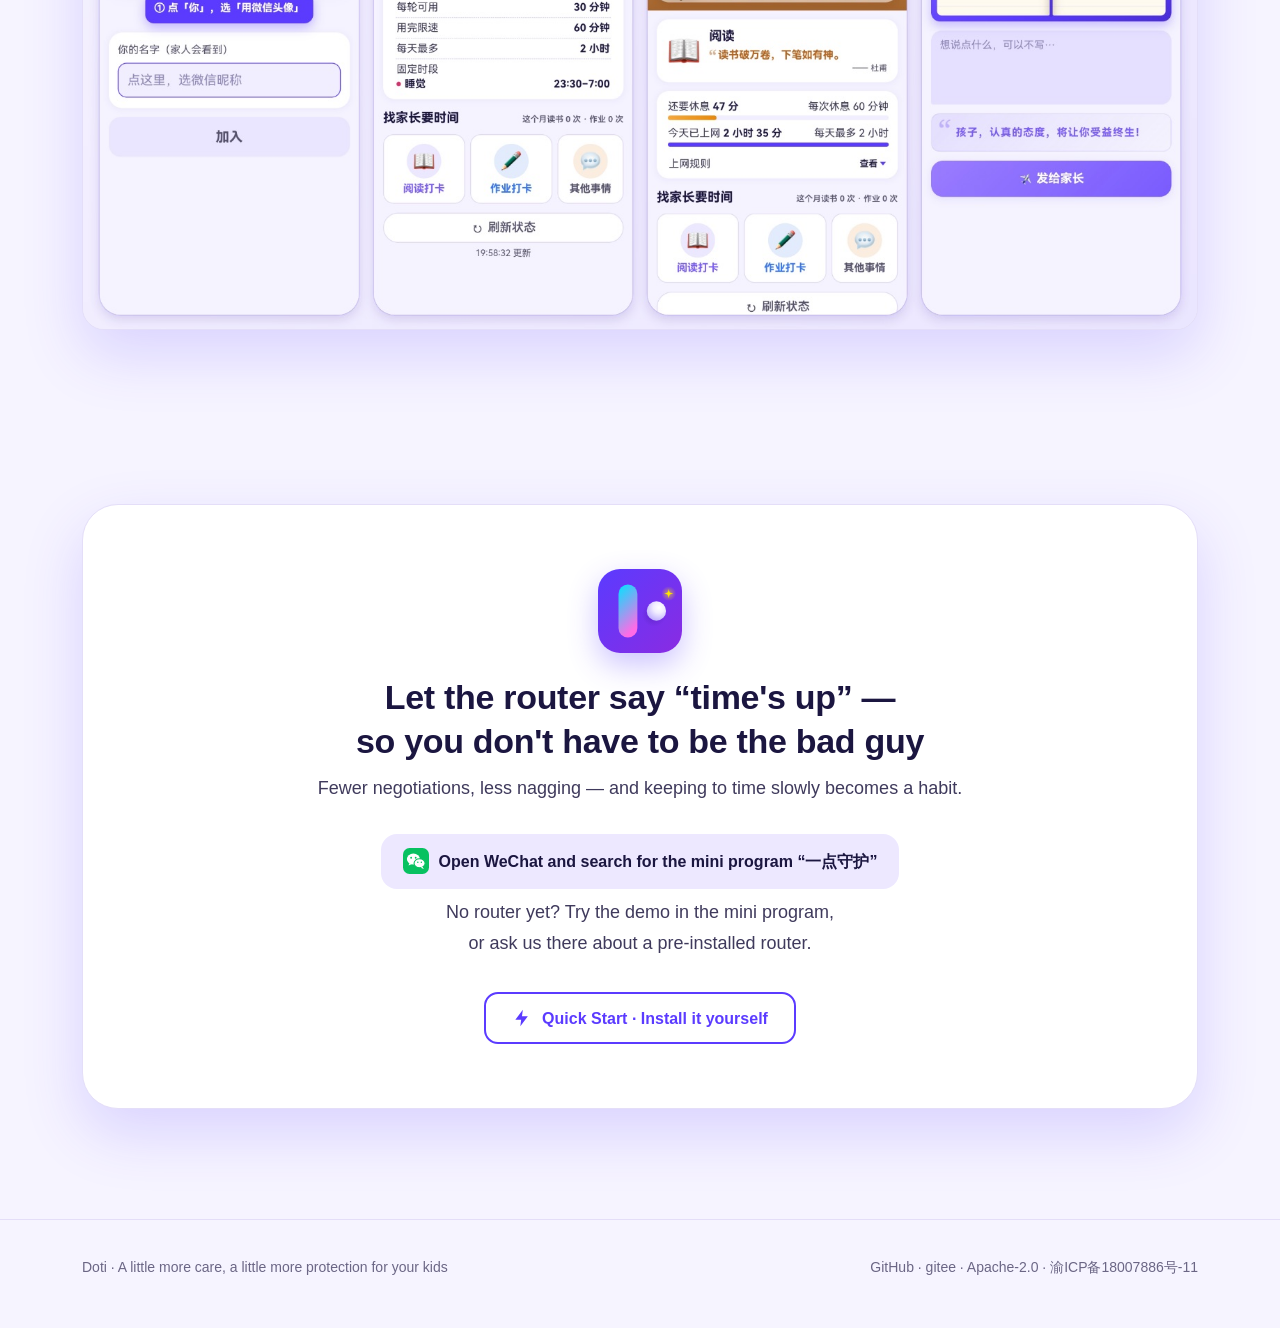
==== commit 415e3ee7: "更新项目主页统计代码" ====
--- a/doti-kids-router/index.html
+++ b/doti-kids-router/index.html
@@ -573,7 +573,7 @@
   // EdgeOne 部署后截预览图的临时域名（*.edgeone.*）不计入统计
   if (/(^|\.)edgeone\./.test(location.hostname)) return;
   var hm = document.createElement("script");
-  hm.src = "https://hm.baidu.com/hm.js?88de0966ec072fe2c24bb42264bb8a0c";
+  hm.src = "https://hm.baidu.com/hm.js?9b9986dd185909e8abb0f1af3418cd19";
   var s = document.getElementsByTagName("script")[0];
   s.parentNode.insertBefore(hm, s);
 })();
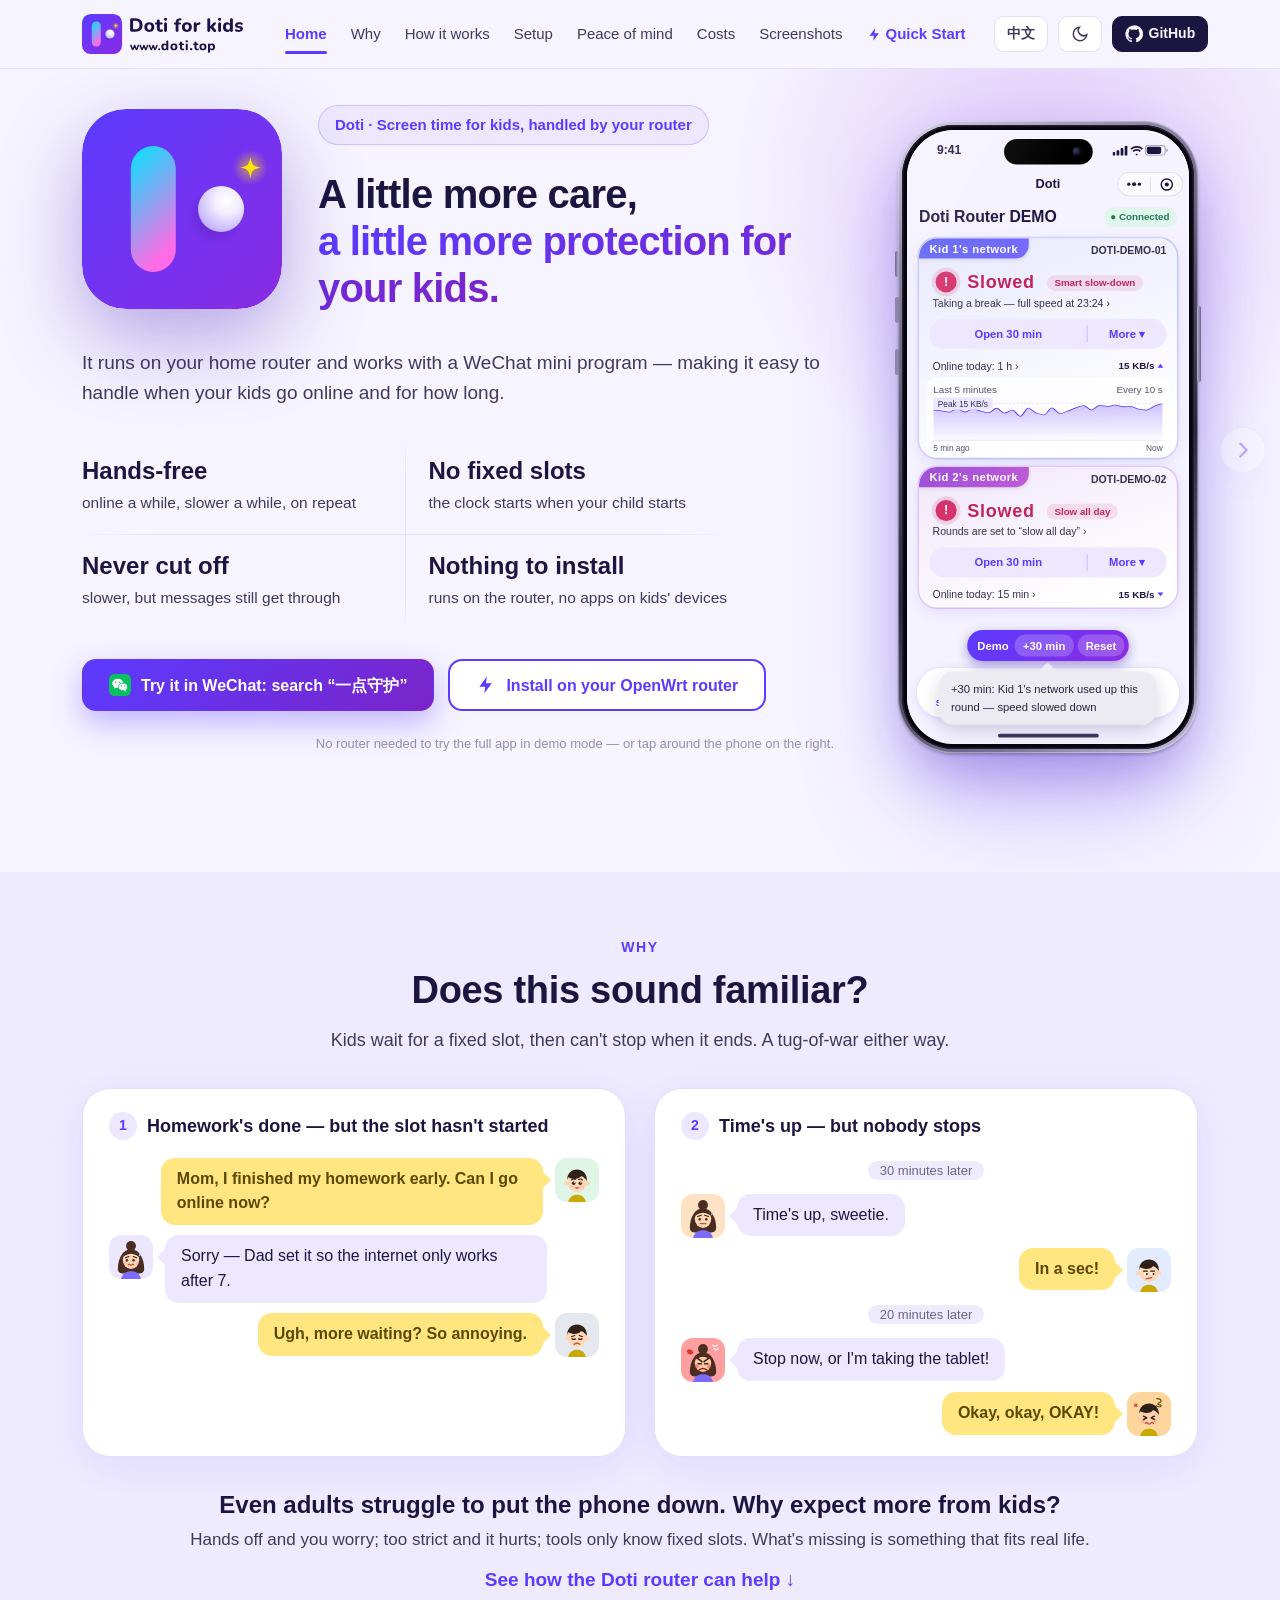
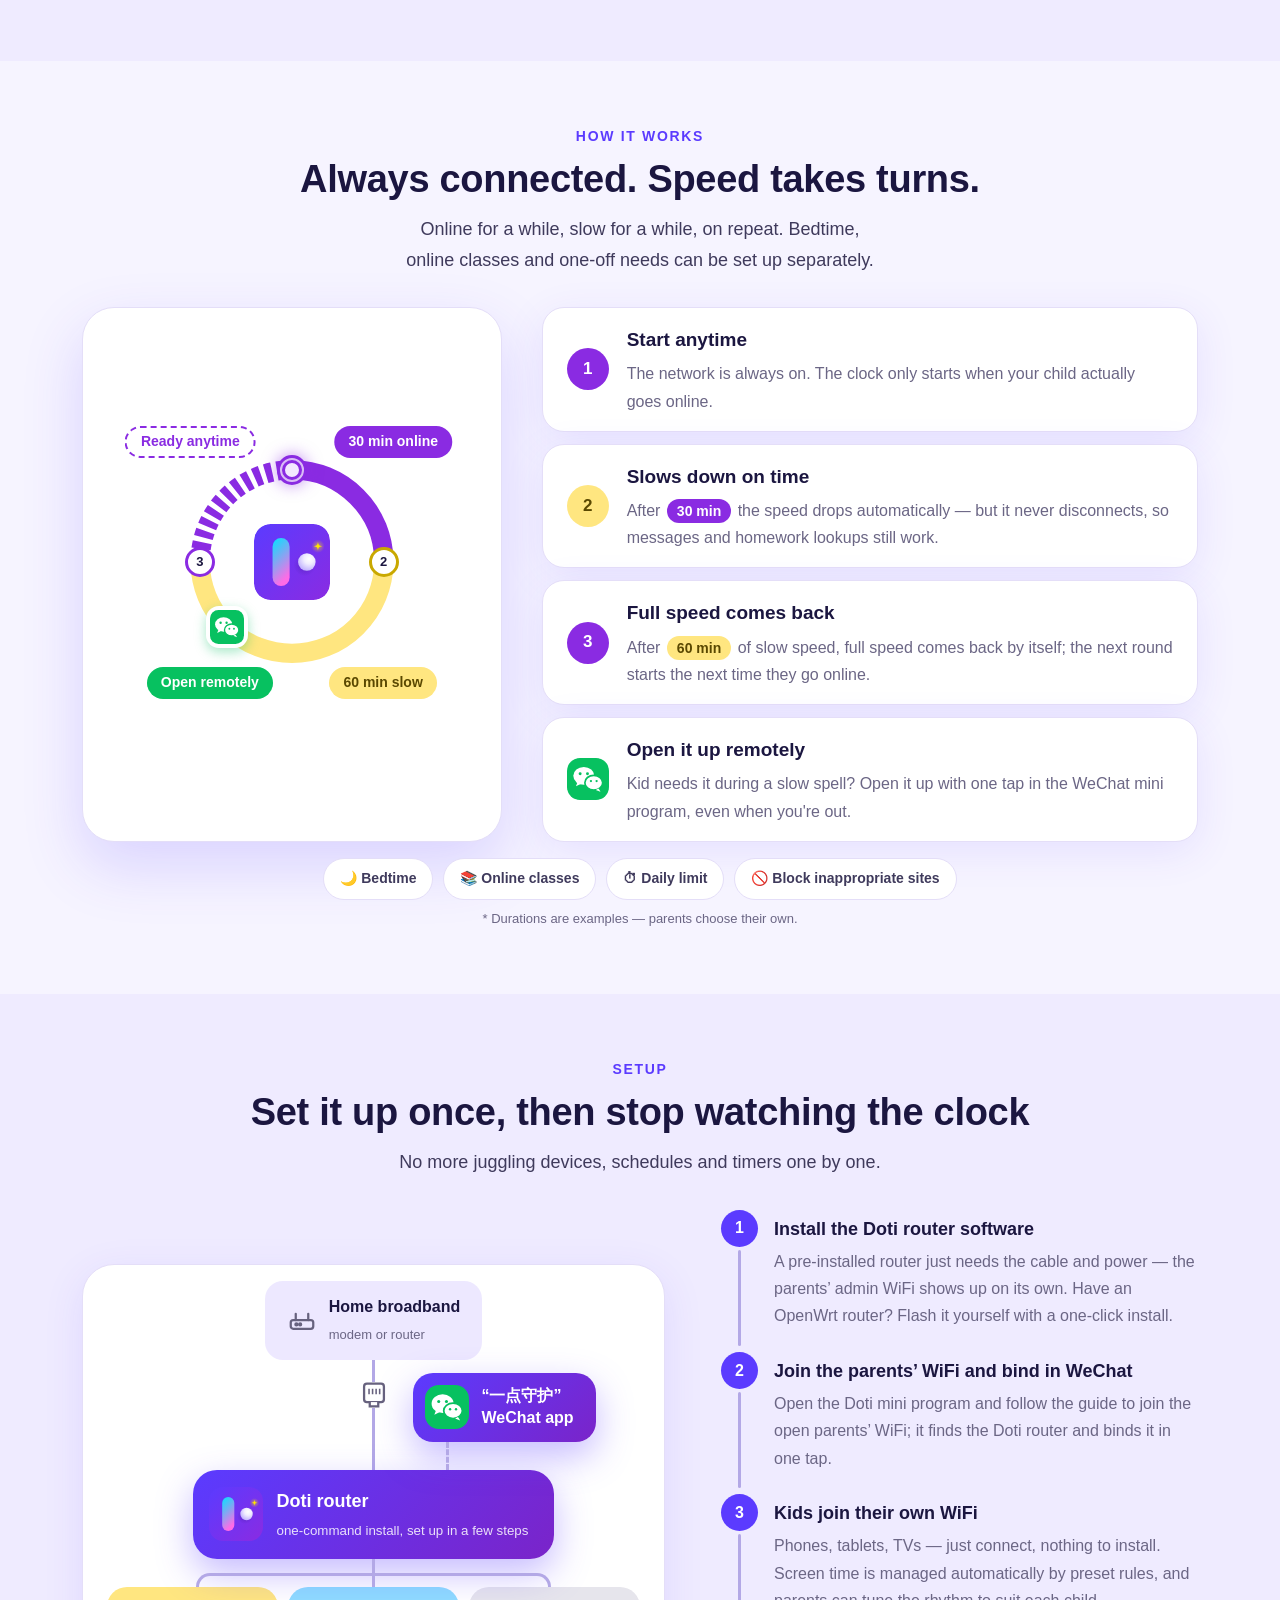
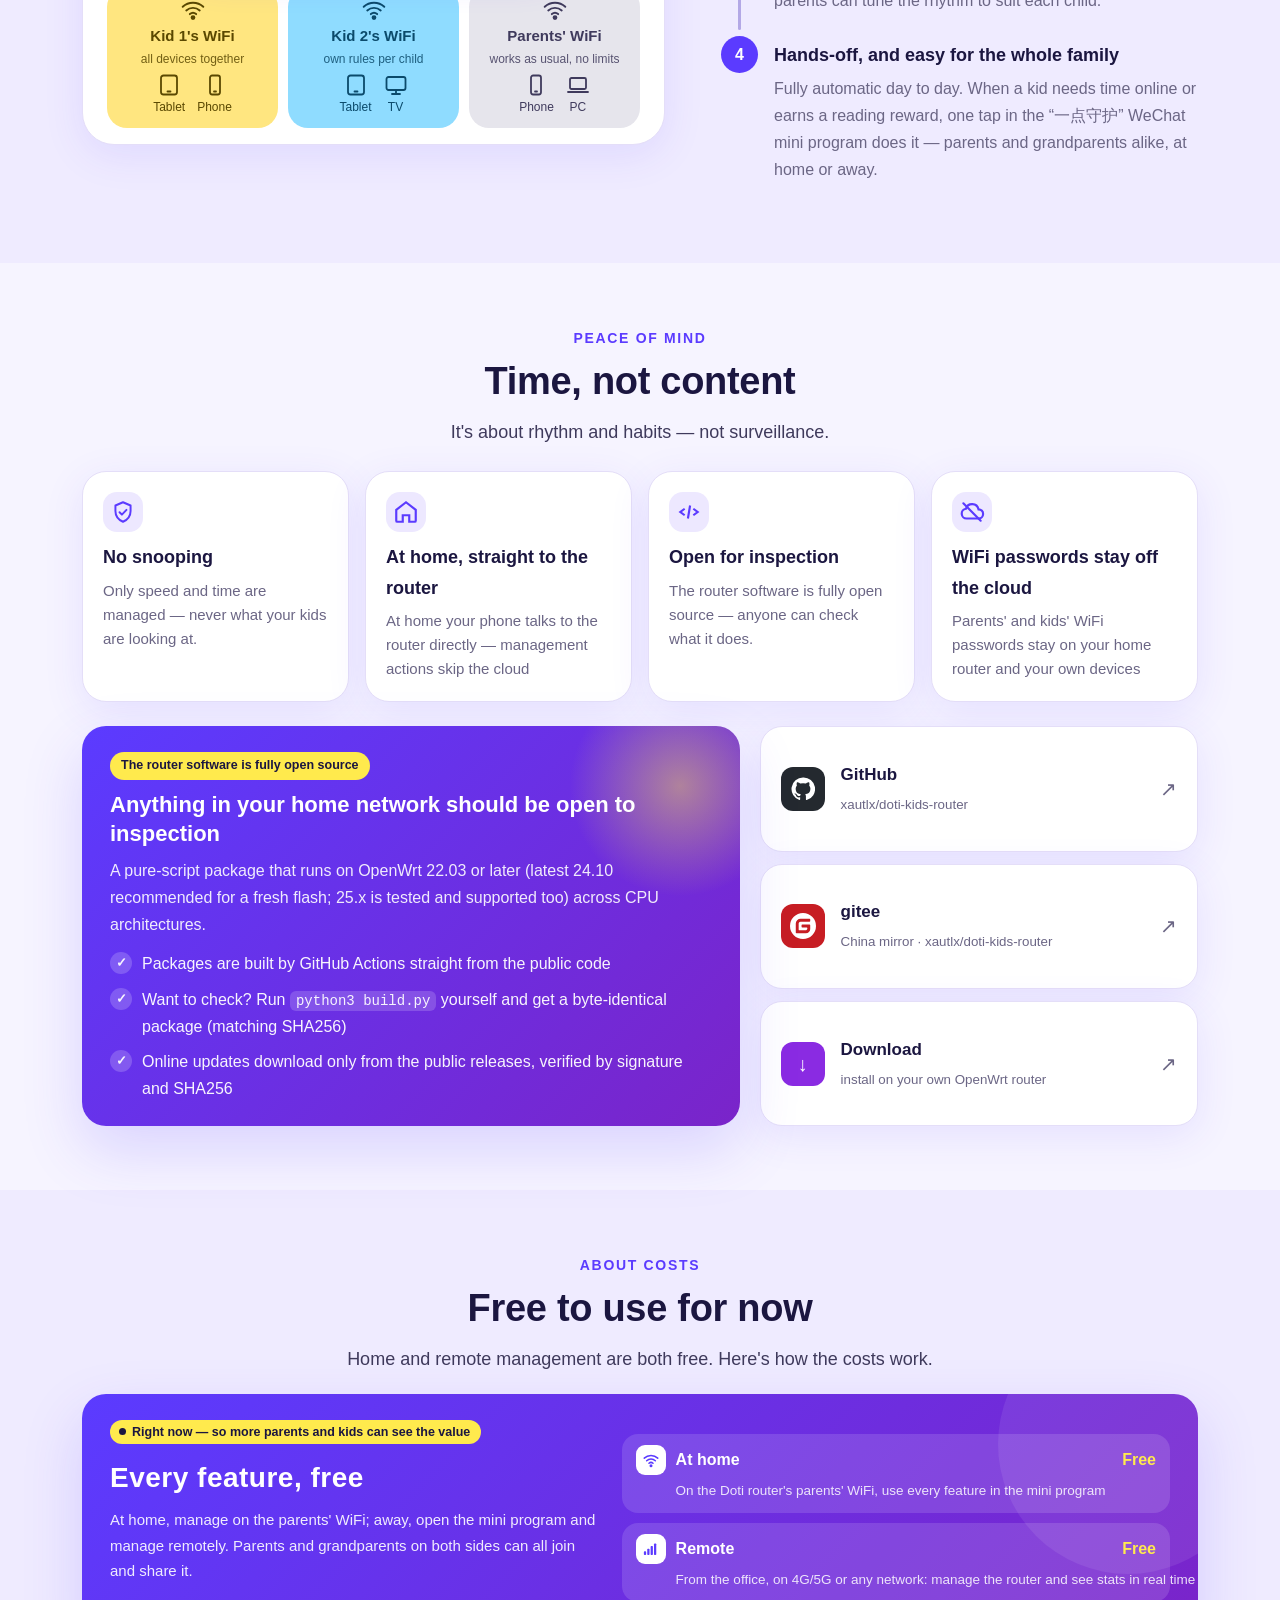
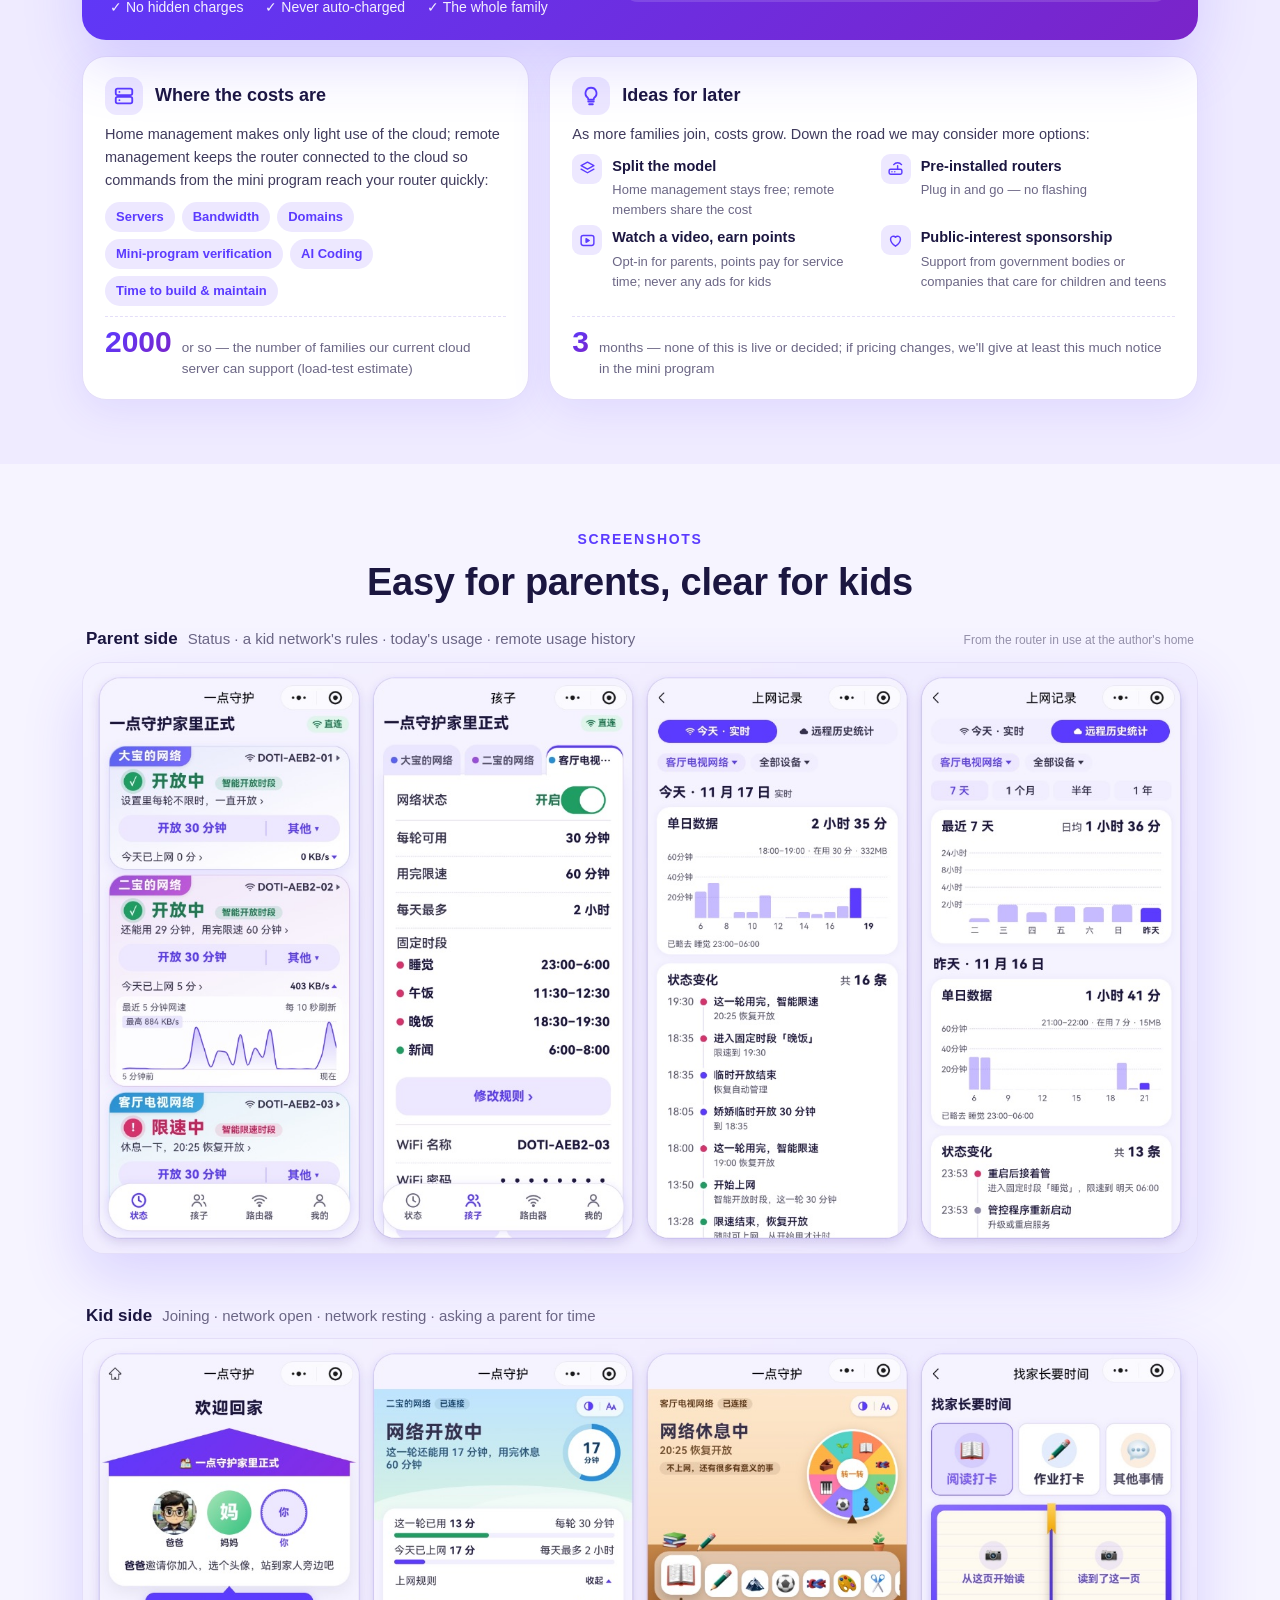
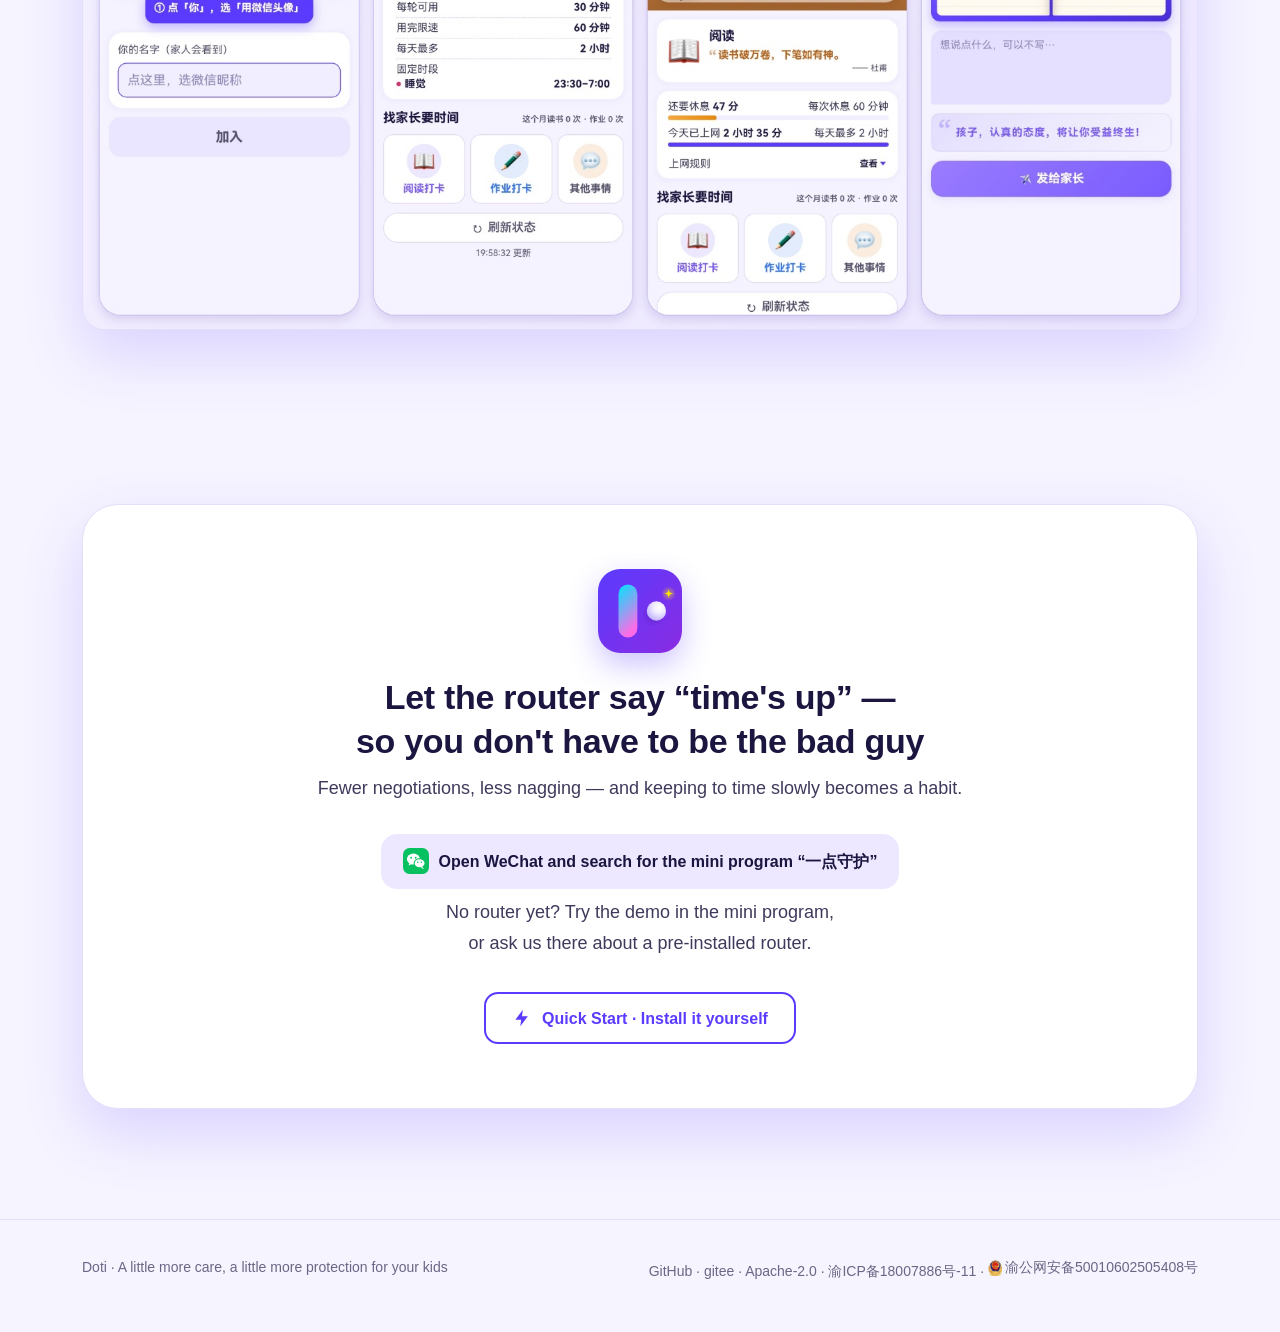
==== commit be60edd8: "更新项目主页：统计复制命令和演示点击" ====
--- a/doti-kids-router/index.html
+++ b/doti-kids-router/index.html
@@ -896,7 +896,7 @@
 <footer>
   <div class="wrap">
     <span><span lang="zh">一点守护 · 用心「一点」，给孩子守护多一点</span><span lang="en">Doti · A little more care, a little more protection for your kids</span></span>
-    <span><a href="https://github.com/xautlx/doti-kids-router" target="_blank" rel="noopener">GitHub</a> · <a href="https://gitee.com/xautlx/doti-kids-router" target="_blank" rel="noopener">gitee</a> · Apache-2.0 · <a href="https://beian.miit.gov.cn/" target="_blank" rel="noopener">渝ICP备18007886号-11</a></span>
+    <span><a href="https://github.com/xautlx/doti-kids-router" target="_blank" rel="noopener">GitHub</a> · <a href="https://gitee.com/xautlx/doti-kids-router" target="_blank" rel="noopener">gitee</a> · Apache-2.0 · <a href="https://beian.miit.gov.cn/" target="_blank" rel="noopener">渝ICP备18007886号-11</a> · <span style="display:inline-flex;align-items:center;gap:3px;white-space:nowrap"><img src="assets/beian-gongan.png" alt="" width="14" height="16" style="display:inline-block"><a href="https://beian.mps.gov.cn/#/query/webSearch?code=50010602505408" rel="noreferrer" target="_blank">渝公网安备50010602505408号</a></span></span>
   </div>
 </footer>
 
@@ -965,6 +965,8 @@
 // 百度统计事件（推广埋点，130.BIZ/030.MKT §7）：只记点了什么，不记身份；百度统计没加载出来也不影响页面
 (function () {
   function ev(c, a, l) { try { window._hmt && _hmt.push(['_trackEvent', c, a, l || '']) } catch (e) {} }
+  // 免费版百度统计看不到事件报告：关键动作另记一个虚拟页面 /v/…，在「受访页面」里按次数看
+  function vpv(p) { try { window._hmt && _hmt.push(['_trackPageview', '/v/' + p]) } catch (e) {} }
   // 外链和站内跳转：按去哪分
   function where(h) {
     if (/quick-start/.test(h)) return 'quickstart'
@@ -975,9 +977,9 @@
   }
   document.addEventListener('click', function (e) {
     var a = e.target.closest && e.target.closest('a[href]')
-    if (a) { var w = where(a.getAttribute('href')); if (w) ev('link', w, location.pathname) }
+    if (a) { var w = where(a.getAttribute('href')); if (w) { ev('link', w, location.pathname); if (w != 'quickstart') vpv('out-' + w) } }
     var b = e.target.closest && e.target.closest('[data-copy]')
-    if (b) { var s = b.getAttribute('data-copy'); ev('copy', /install\.sh/.test(s) ? 'install' : /opkg|apk|distfeeds/.test(s) ? 'feed' : /sha256/i.test(s) ? 'sha256' : 'other', s.slice(0, 60)) }
+    if (b) { var s = b.getAttribute('data-copy'), k = /install\.sh/.test(s) ? 'install' : /opkg|apk|distfeeds/.test(s) ? 'feed' : /sha256/i.test(s) ? 'sha256' : 'other'; ev('copy', k, s.slice(0, 60)); vpv('copy-' + k) }
     var z = e.target.closest && e.target.closest('[data-zoom]')
     if (z) ev('shots', 'zoom', z.getAttribute('href'))
   }, true)
@@ -985,7 +987,7 @@
   var ph = document.getElementById('dphone')
   if (ph) {
     var hit = false
-    ph.addEventListener('pointerdown', function () { if (!hit) { hit = true; ev('demo', 'touch') } })
+    ph.addEventListener('pointerdown', function () { if (!hit) { hit = true; ev('demo', 'touch'); vpv('demo-touch') } })
     ph.addEventListener('click', function (e) { var b = e.target.closest && e.target.closest('[data-a]'); if (b) ev('demo', b.getAttribute('data-a')) })
   }
 })();
